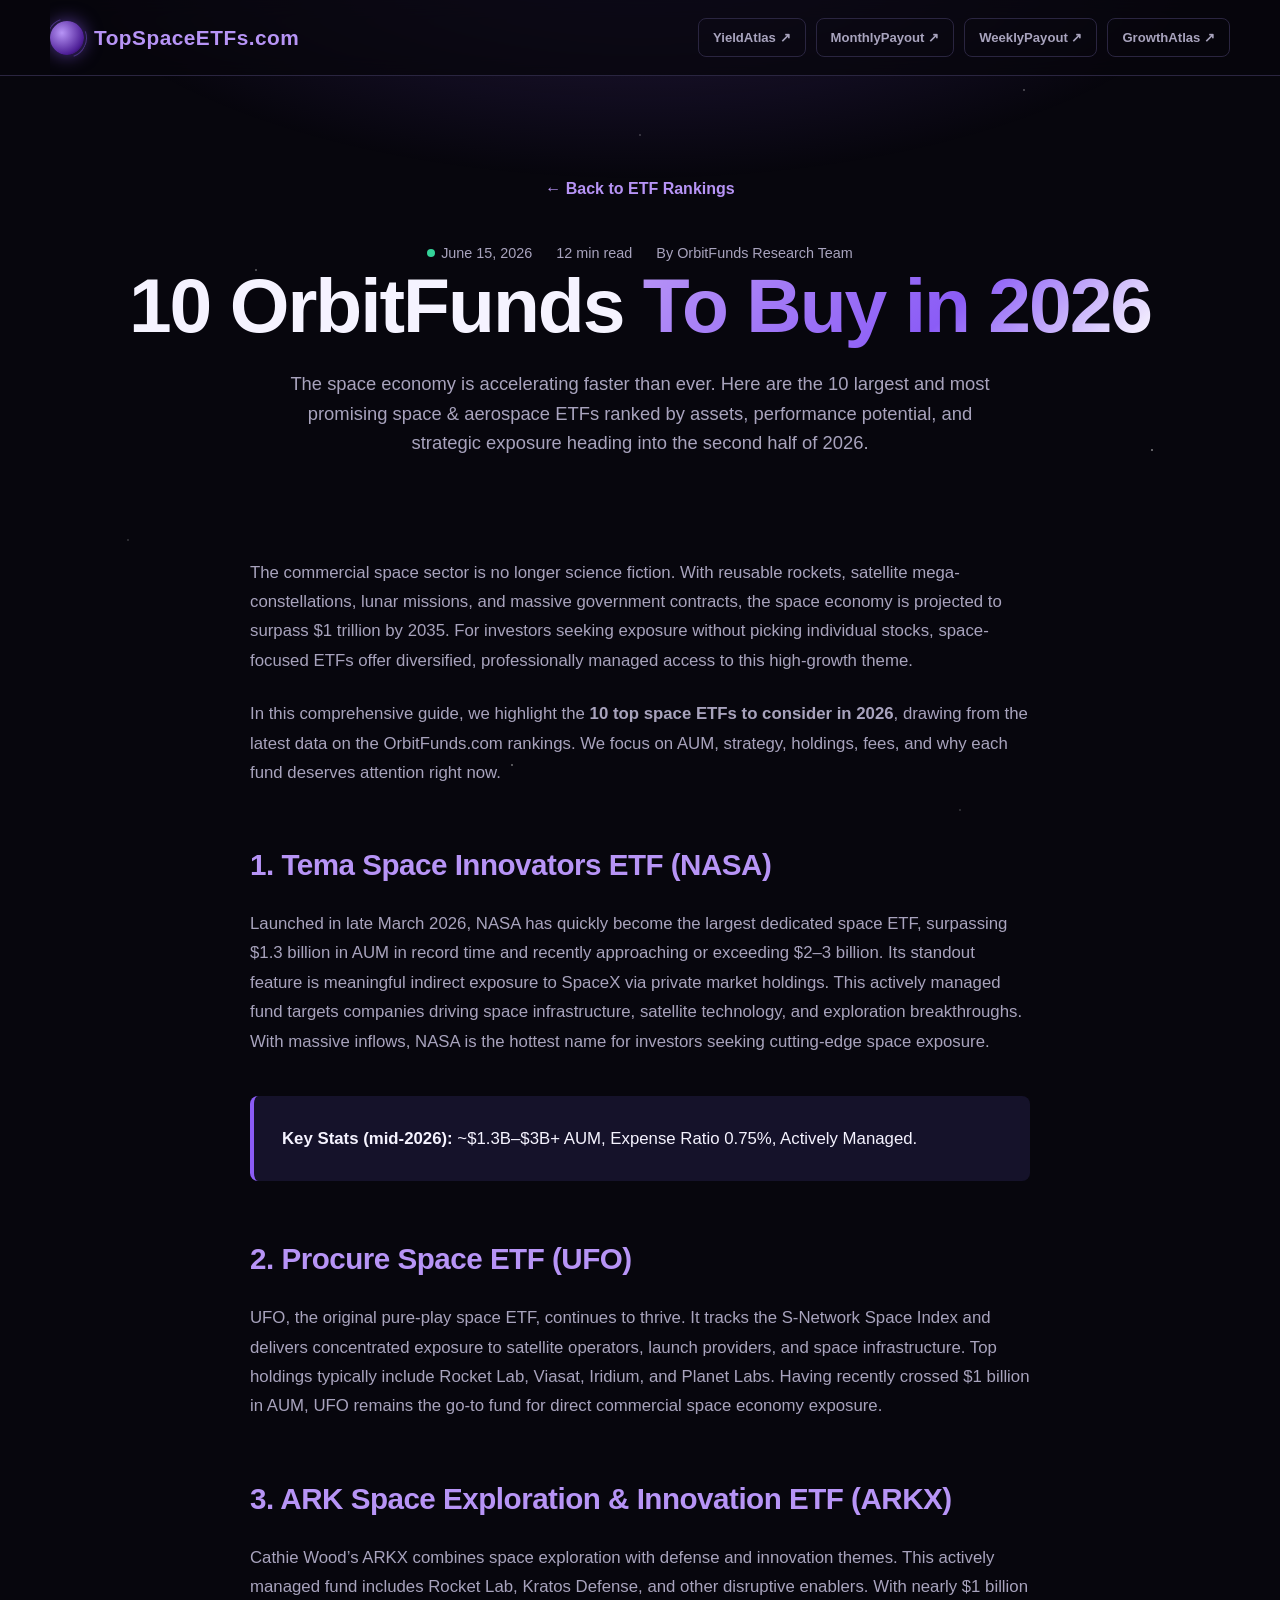
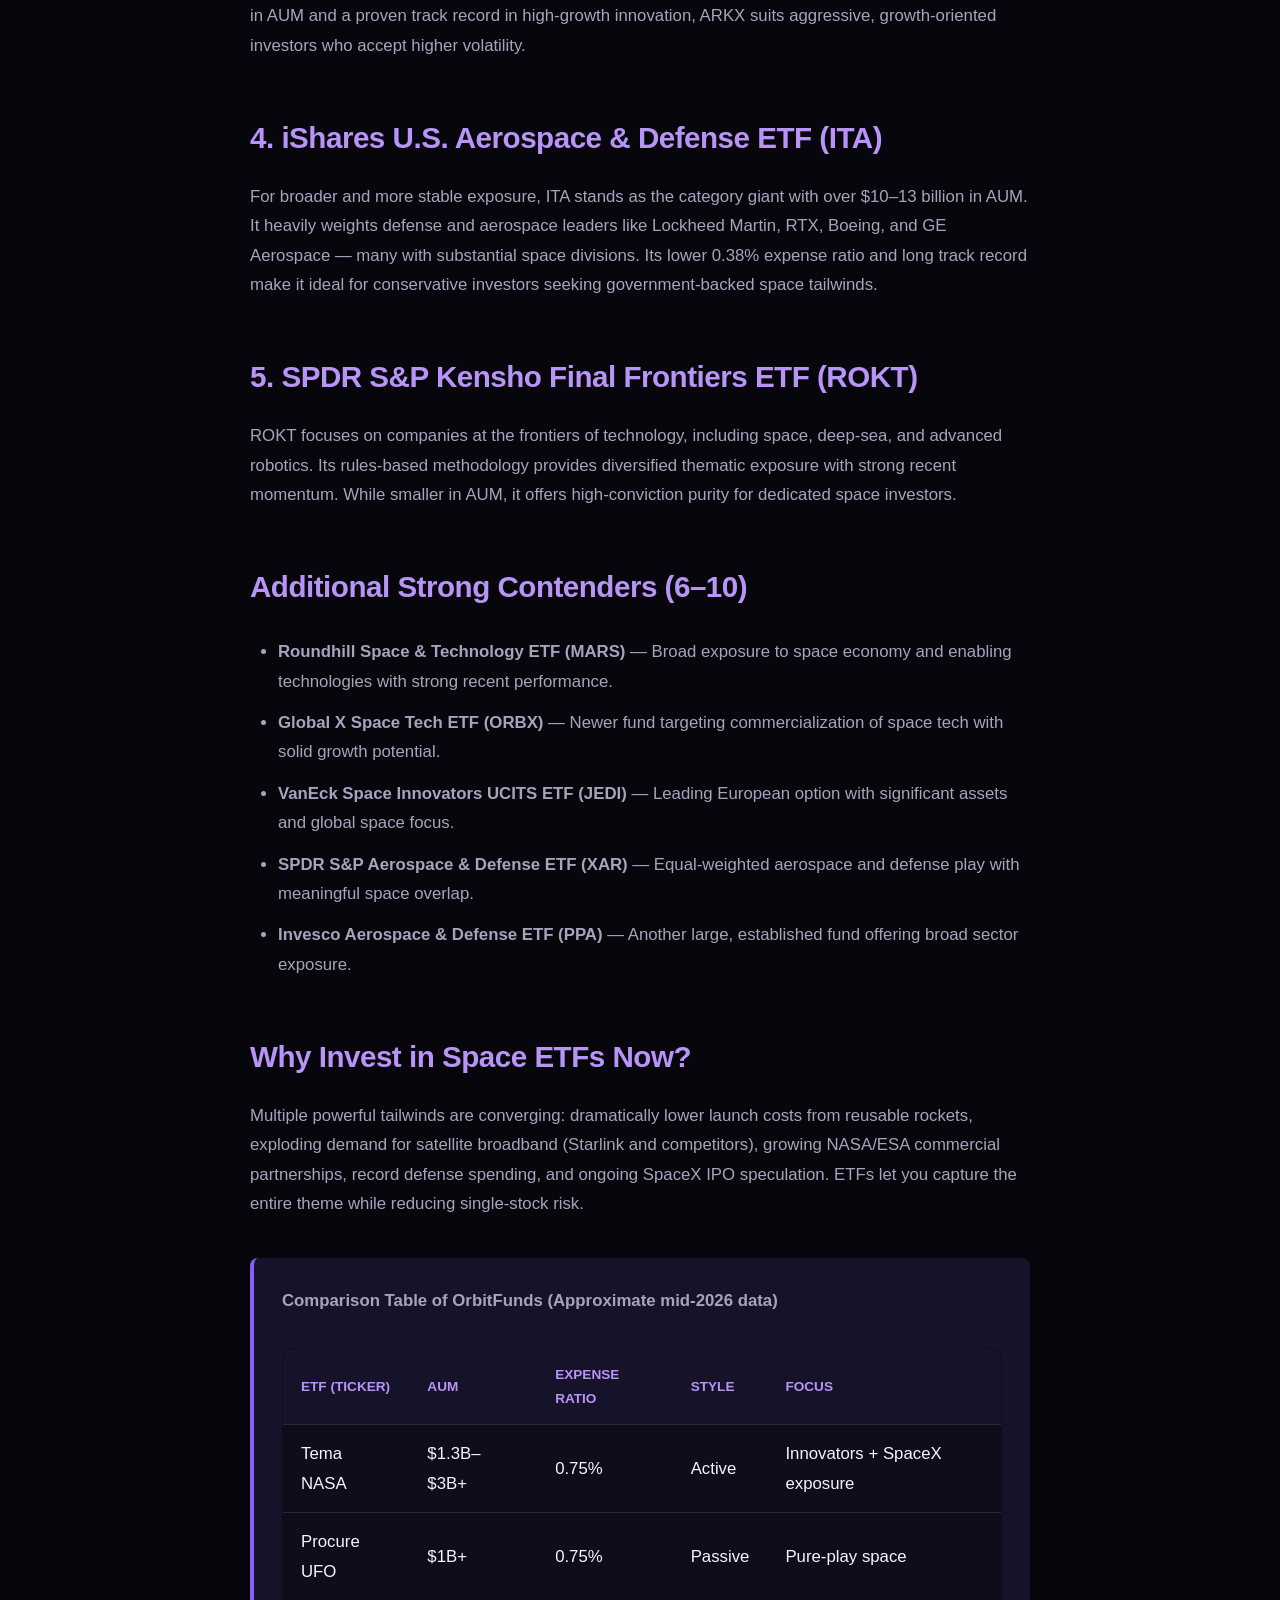
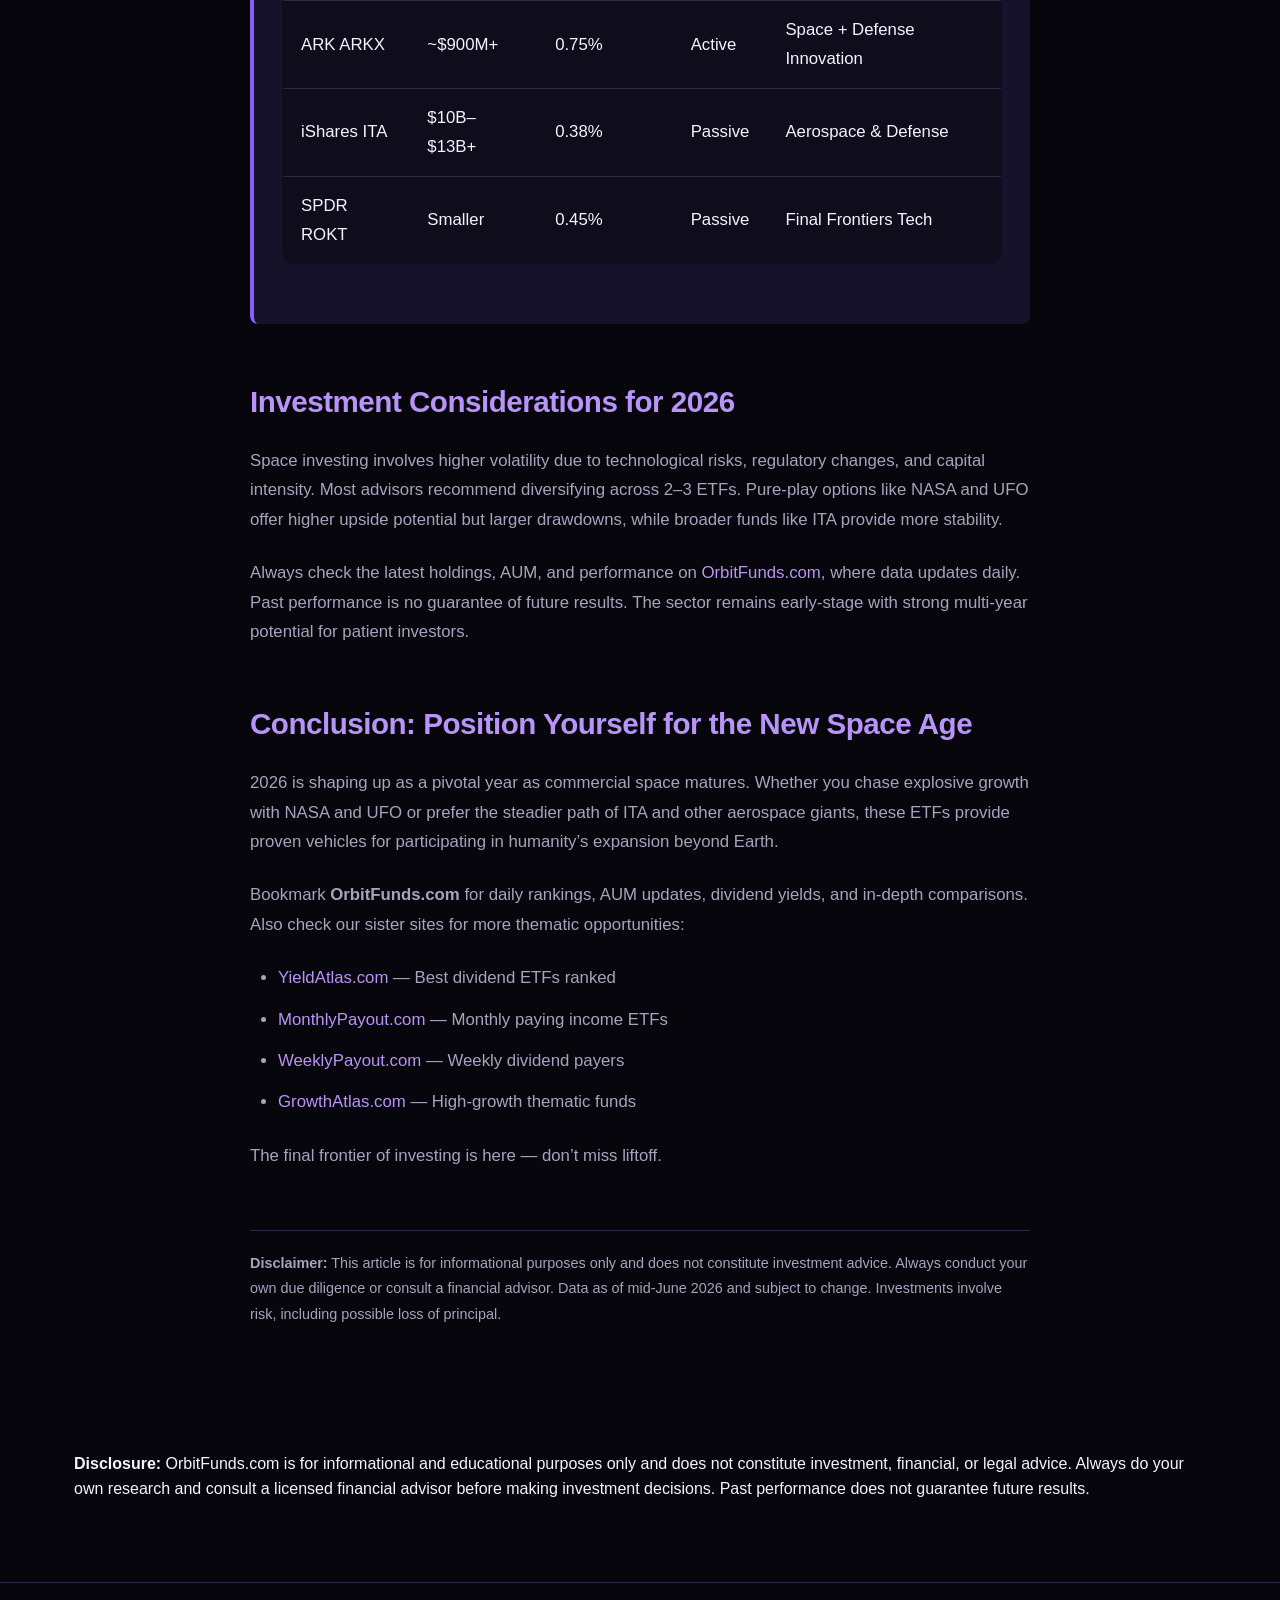
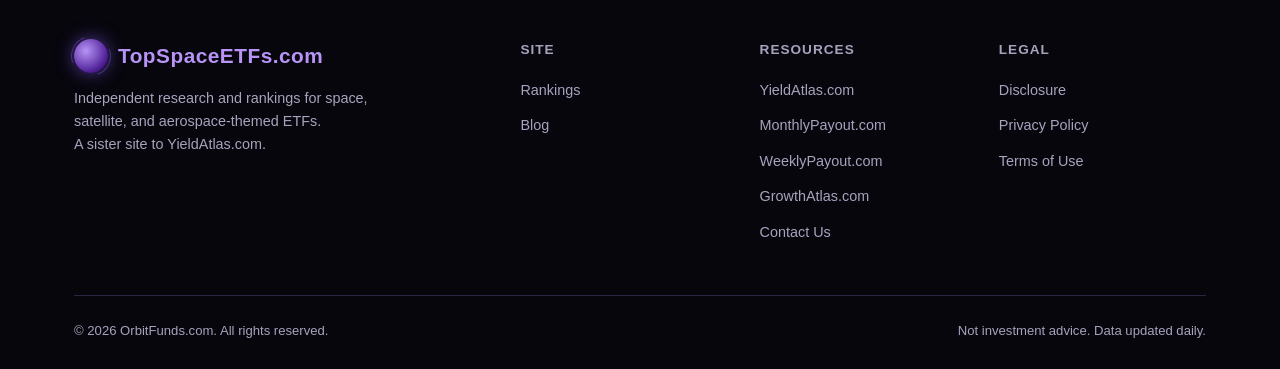
==== 10-space-etfs-to-buy.html @ 835e068c "Wire live competitor Sheets CSV and github.io Pages paths. Use published Google Sheets CSV URLs for " ====
<!DOCTYPE html>
<html lang="en">
<head>
    <!-- Google tag (gtag.js) -->
<script async src="https://www.googletagmanager.com/gtag/js?id=G-REPLACE_ME"></script>
<script>
  window.dataLayer = window.dataLayer || [];
  function gtag(){dataLayer.push(arguments);}
  gtag('js', new Date());

  gtag('config', 'G-REPLACE_ME');
</script>
    <meta name="google-site-verification" content="wk-lxF_14-QmcEqwK7PtgIu4-uFyO4EK4EtElCuVtpg" />
    <meta charset="UTF-8">
    <meta name="viewport" content="width=device-width, initial-scale=1.0">
    <title>10 OrbitFunds To Buy in 2026 | OrbitFunds.com</title>

    <!-- ═══════════════════════════════════════════════════
         SEO & SOCIAL META TAGS
    ════════════════════════════════════════════════════ -->
    <!-- Primary SEO -->
    <meta name="description" content="Discover the 10 best space and aerospace ETFs for 2026. We rank the largest funds by AUM including NASA, UFO, ARKX, ITA and more with latest data, holdings, performance insights and expert analysis.">
    <meta name="robots" content="index, follow">
    <link rel="canonical" href="https://marvinsmx.github.io/orbit-funds/10-space-etfs-to-buy.html">

    <!-- Open Graph -->
    <meta property="og:type"        content="article">
    <meta property="og:url"         content="https://marvinsmx.github.io/orbit-funds/10-space-etfs-to-buy.html">
    <meta property="og:title"       content="10 OrbitFunds To Buy in 2026">
    <meta property="og:description" content="The definitive guide to the biggest and best space economy ETFs heading into the second half of 2026. Compare NASA, UFO, ARKX, ITA and more.">
    <meta property="og:image"       content="space.png">
    <meta property="og:image:width"  content="1200">
    <meta property="og:image:height" content="628">
    <meta property="og:image:alt"   content="10 OrbitFunds To Buy in 2026">
    <meta property="og:site_name"   content="OrbitFunds.com">

    <!-- Twitter / X Card -->
    <meta name="twitter:card"        content="summary_large_image">
    <meta name="twitter:url"         content="https://marvinsmx.github.io/orbit-funds/10-space-etfs-to-buy.html">
    <meta name="twitter:title"       content="10 OrbitFunds To Buy in 2026">
    <meta name="twitter:description" content="The definitive guide to the biggest and best space economy ETFs heading into the second half of 2026. Compare NASA, UFO, ARKX, ITA and more.">
    <meta name="twitter:image"       content="space.png">
    <meta name="twitter:image:alt"   content="10 OrbitFunds To Buy in 2026">

    <!-- Favicons & Manifest -->
    <link rel="apple-touch-icon" sizes="180x180" href="/orbit-funds/apple-touch-icon.png">
    <link rel="icon" type="image/png" sizes="32x32" href="/orbit-funds/favicon-32x32.png">
    <link rel="icon" type="image/png" sizes="16x16" href="/orbit-funds/favicon-16x16.png">
    <link rel="icon" type="image/x-icon" href="/orbit-funds/favicon.ico">
    <link rel="manifest" href="/orbit-funds/site.webmanifest">
    <meta name="theme-color" content="#4c1d95">

    <style>
        :root{
            --bg: #07060d;
            --bg-panel: #0f0d1c;
            --bg-panel-2: #15122a;
            --purple: #8b5cf6;
            --purple-bright: #b794f6;
            --purple-deep: #4c1d95;
            --white: #f5f3ff;
            --grey: #a8a3bd;
            --line: #2a2540;
            --green: #34d399;
            --red: #f87171;
        }

  *{margin:0;padding:0;box-sizing:border-box;}
  html{scroll-behavior:smooth;}
  body{
    font-family: 'Inter', -apple-system, BlinkMacSystemFont, 'Segoe UI', sans-serif;
    background: var(--bg);
    color: var(--white);
    line-height: 1.6;
    overflow-x:hidden;
  }

  .stars{
    position:fixed; inset:0; z-index:-2;
    background:
      radial-gradient(1px 1px at 20% 30%, rgba(255,255,255,.9), transparent),
      radial-gradient(1px 1px at 60% 70%, rgba(255,255,255,.7), transparent),
      radial-gradient(1px 1px at 80% 10%, rgba(255,255,255,.8), transparent),
      radial-gradient(1.5px 1.5px at 40% 85%, rgba(255,255,255,.6), transparent),
      radial-gradient(1px 1px at 10% 60%, rgba(255,255,255,.5), transparent),
      radial-gradient(1.5px 1.5px at 90% 50%, rgba(255,255,255,.7), transparent),
      radial-gradient(1px 1px at 50% 15%, rgba(255,255,255,.6), transparent),
      radial-gradient(1px 1px at 75% 90%, rgba(255,255,255,.5), transparent);
    background-size:100% 100%; background-repeat:repeat;
  }
  .stars::after{
    content:""; position:absolute; inset:0;
    background: radial-gradient(ellipse 80% 50% at 50% -10%, rgba(139,92,246,0.25), transparent 60%);
  }

  a{color:inherit; text-decoration:none;}
  .wrap{max-width:1180px; margin:0 auto; padding:0 24px;}

  /* HEADER */
  header{
    position:sticky; top:0; z-index:50;
    background: rgba(7,6,13,0.75);
    backdrop-filter: blur(10px);
    border-bottom:1px solid var(--line);
  }
  .nav{
    display:flex; align-items:center; justify-content:space-between;
    padding:18px 0; position:relative; overflow:hidden;
  }
  .logo{display:flex; align-items:center; font-weight:800; font-size:1.3rem; letter-spacing:0.5px;}
  .logo .logo-mark{margin-right:10px;}
  .logo-mark{
    width:34px; height:34px; border-radius:50%;
    background: radial-gradient(circle at 35% 35%, var(--purple-bright), var(--purple-deep) 70%, #000 100%);
    box-shadow: 0 0 18px rgba(139,92,246,.6);
    position:relative; flex-shrink:0;
  }
  .logo-mark::after{
    content:""; position:absolute; top:-3px; left:-3px; right:-3px; bottom:-3px;
    border:1px solid rgba(139,92,246,.4); border-radius:50%;
    transform:rotate(25deg); border-top-color:transparent; border-bottom-color:transparent;
  }
  .logo span{color:var(--purple-bright);}
  nav ul{display:flex; gap:32px; list-style:none;}
  nav ul li a{font-size:0.95rem; font-weight:500; color:var(--grey); transition:color .2s;}
  nav ul li a:hover{color:var(--white);}
  .nav-cta{display:flex; align-items:center; gap:10px; flex-wrap:wrap; justify-content:flex-end;}
  .nav-cta .btn{padding:8px 14px; font-size:0.82rem;}
  .btn{
    display:inline-block; padding:10px 22px; border-radius:8px;
    font-weight:600; font-size:0.9rem; transition:all .2s; border:1px solid transparent;
  }
  .btn-primary{
    background: linear-gradient(135deg, var(--purple) 0%, var(--purple-deep) 100%);
    color:#fff; box-shadow: 0 4px 20px rgba(139,92,246,.35);
  }
  .btn-primary:hover{transform:translateY(-2px); box-shadow: 0 6px 24px rgba(139,92,246,.5);}
  .btn-ghost{border-color:var(--line); color:var(--grey);}
  .btn-ghost:hover{border-color:var(--purple); color:var(--white);}

  .shooting-star{
    position:absolute; top:50%; left:0;
    width:3px; height:3px; border-radius:50%;
    background:#fff;
    box-shadow: 0 0 6px 1px rgba(255,255,255,.9), 0 0 14px 3px rgba(139,92,246,.7);
    opacity:0; pointer-events:none;
  }
  .shooting-star::before{
    content:""; position:absolute; top:50%; right:100%;
    width:90px; height:1px; transform:translateY(-50%);
    background: linear-gradient(to left, rgba(255,255,255,.9), rgba(139,92,246,.5), transparent);
  }
  @keyframes shoot-star{
    0%{opacity:0; transform:translate(0,-50%) scale(0.6);}
    5%{opacity:1; transform:translate(0,-50%) scale(1);}
    85%{opacity:1;}
    100%{opacity:0; transform:translate(var(--shoot-dist,600px),-50%) scale(0.6);}
  }
  .shooting-star{animation:shoot-star 5s linear infinite;}

  /* HERO */
  .hero{padding:100px 0 60px; text-align:center; position:relative;}
  .hero h1{
    font-size:clamp(2.6rem, 7vw, 4.8rem); font-weight:800;
    letter-spacing:-2px; line-height:1.05; margin-bottom:24px;
  }
  .hero h1 .grad{
    background:linear-gradient(135deg, var(--purple-bright), var(--purple) 60%, #fff);
    -webkit-background-clip:text; background-clip:text; color:transparent;
  }
  .hero p.sub{max-width:720px; margin:0 auto 40px; color:var(--grey); font-size:1.15rem;}
  .meta-bar{
    display:flex; align-items:center; justify-content:center; gap:24px;
    font-size:0.9rem; color:var(--grey); flex-wrap:wrap;
  }
  .meta-bar span{display:flex; align-items:center; gap:6px;}

  /* ARTICLE */
  .article-wrap{
    max-width:820px; margin:0 auto; padding:0 20px;
  }
  .article-content{
    font-size:1.05rem; line-height:1.75;
  }
  .article-content h2{
    font-size:1.85rem; margin:52px 0 18px; color:var(--purple-bright); letter-spacing:-0.5px;
  }
  .article-content h3{
    font-size:1.35rem; margin:38px 0 14px; color:var(--white);
  }
  .article-content p{
    margin-bottom:24px; color:var(--grey);
  }
  .article-content ul{
    margin:24px 0; padding-left:28px;
  }
  .article-content li{
    margin-bottom:12px; color:var(--grey);
  }
  .highlight-box{
    background:var(--bg-panel-2); border-left:4px solid var(--purple);
    padding:28px; margin:40px 0; border-radius:8px;
  }
  .etf-table{
    width:100%; border-collapse:collapse; margin:32px 0;
    background:var(--bg-panel); border:1px solid var(--line); border-radius:12px; overflow:hidden;
  }
  .etf-table th, .etf-table td{
    padding:14px 18px; text-align:left; border-bottom:1px solid var(--line);
  }
  .etf-table th{
    background:var(--bg-panel-2); color:var(--purple-bright); font-size:0.85rem; text-transform:uppercase;
  }
  .etf-table tr:last-child td{border-bottom:none;}

  /* Back to rankings */
  .back-link{
    display:inline-flex; align-items:center; gap:8px;
    color:var(--purple-bright); font-weight:600; margin-bottom:40px;
  }

  /* FOOTER */
  footer{border-top:1px solid var(--line); padding:56px 0 28px; margin-top:80px;}
  .footer-grid{display:grid; grid-template-columns:2fr 1fr 1fr 1fr; gap:32px; margin-bottom:40px;}
  .footer-grid h4{font-size:0.85rem; text-transform:uppercase; letter-spacing:1px; color:var(--grey); margin-bottom:16px;}
  .footer-grid ul{list-style:none;}
  .footer-grid ul li{margin-bottom:10px;}
  .footer-grid ul li a{color:var(--grey); font-size:0.9rem; transition:color .2s;}
  .footer-grid ul li a:hover{color:var(--purple-bright);}
  .footer-brand p{color:var(--grey); font-size:0.9rem; max-width:320px; margin-top:14px;}
  .footer-bottom{
    border-top:1px solid var(--line); padding-top:24px;
    display:flex; justify-content:space-between; align-items:center; flex-wrap:wrap; gap:12px;
    font-size:0.82rem; color:var(--grey);
  }
  @media(max-width:880px){.footer-grid{grid-template-columns:1fr 1fr;}}
  @media(max-width:560px){.footer-grid{grid-template-columns:1fr;}}
</style>
</head>
<body>
<div class="stars"></div>

<header>
  <div class="wrap nav">
    <a href="https://marvinsmx.github.io/orbit-funds/" class="logo"><span class="logo-mark"></span><span class="logo-text">Top<span>Space</span>ETFs.com</span></a>
    <div class="shooting-star" id="shootingStar"></div>
    <div class="nav-cta">
      <a href="https://marvinsmx.github.io/yield-atlas/" class="btn btn-ghost">YieldAtlas ↗</a>
      <a href="https://marvinsmx.github.io/monthly-payout/" class="btn btn-ghost">MonthlyPayout ↗</a>
      <a href="https://marvinsmx.github.io/weekly-payout/" class="btn btn-ghost">WeeklyPayout ↗</a>
      <a href="https://marvinsmx.github.io/growth-atlas/" class="btn btn-ghost">GrowthAtlas ↗</a>
    </div>
  </div>
</header>

<!-- HERO -->
<section class="hero wrap">
  <a href="https://marvinsmx.github.io/orbit-funds/" class="back-link">← Back to ETF Rankings</a>
  <div class="meta-bar">
    <span><span class="dot" style="background:var(--green);width:8px;height:8px;display:inline-block;border-radius:50%;"></span> June 15, 2026</span>
    <span>12 min read</span>
    <span>By OrbitFunds Research Team</span>
  </div>
  <h1>10 OrbitFunds <span class="grad">To Buy in 2026</span></h1>
  <p class="sub">The space economy is accelerating faster than ever. Here are the 10 largest and most promising space & aerospace ETFs ranked by assets, performance potential, and strategic exposure heading into the second half of 2026.</p>
</section>

<!-- ARTICLE -->
<section class="wrap" style="padding-bottom:100px;">
  <div class="article-wrap">
    <div class="article-content">

      <p>The commercial space sector is no longer science fiction. With reusable rockets, satellite mega-constellations, lunar missions, and massive government contracts, the space economy is projected to surpass $1 trillion by 2035. For investors seeking exposure without picking individual stocks, space-focused ETFs offer diversified, professionally managed access to this high-growth theme.</p>

      <p>In this comprehensive guide, we highlight the <strong>10 top space ETFs to consider in 2026</strong>, drawing from the latest data on the OrbitFunds.com rankings. We focus on AUM, strategy, holdings, fees, and why each fund deserves attention right now.</p>

      <h2>1. Tema Space Innovators ETF (NASA)</h2>
      <p>Launched in late March 2026, NASA has quickly become the largest dedicated space ETF, surpassing $1.3 billion in AUM in record time and recently approaching or exceeding $2–3 billion. Its standout feature is meaningful indirect exposure to SpaceX via private market holdings. This actively managed fund targets companies driving space infrastructure, satellite technology, and exploration breakthroughs. With massive inflows, NASA is the hottest name for investors seeking cutting-edge space exposure.</p>

      <div class="highlight-box">
        <strong>Key Stats (mid-2026):</strong> ~$1.3B–$3B+ AUM, Expense Ratio 0.75%, Actively Managed.
      </div>

      <h2>2. Procure Space ETF (UFO)</h2>
      <p>UFO, the original pure-play space ETF, continues to thrive. It tracks the S-Network Space Index and delivers concentrated exposure to satellite operators, launch providers, and space infrastructure. Top holdings typically include Rocket Lab, Viasat, Iridium, and Planet Labs. Having recently crossed $1 billion in AUM, UFO remains the go-to fund for direct commercial space economy exposure.</p>

      <h2>3. ARK Space Exploration & Innovation ETF (ARKX)</h2>
      <p>Cathie Wood’s ARKX combines space exploration with defense and innovation themes. This actively managed fund includes Rocket Lab, Kratos Defense, and other disruptive enablers. With nearly $1 billion in AUM and a proven track record in high-growth innovation, ARKX suits aggressive, growth-oriented investors who accept higher volatility.</p>

      <h2>4. iShares U.S. Aerospace & Defense ETF (ITA)</h2>
      <p>For broader and more stable exposure, ITA stands as the category giant with over $10–13 billion in AUM. It heavily weights defense and aerospace leaders like Lockheed Martin, RTX, Boeing, and GE Aerospace — many with substantial space divisions. Its lower 0.38% expense ratio and long track record make it ideal for conservative investors seeking government-backed space tailwinds.</p>

      <h2>5. SPDR S&P Kensho Final Frontiers ETF (ROKT)</h2>
      <p>ROKT focuses on companies at the frontiers of technology, including space, deep-sea, and advanced robotics. Its rules-based methodology provides diversified thematic exposure with strong recent momentum. While smaller in AUM, it offers high-conviction purity for dedicated space investors.</p>

      <h2>Additional Strong Contenders (6–10)</h2>
      <ul>
        <li><strong>Roundhill Space & Technology ETF (MARS)</strong> — Broad exposure to space economy and enabling technologies with strong recent performance.</li>
        <li><strong>Global X Space Tech ETF (ORBX)</strong> — Newer fund targeting commercialization of space tech with solid growth potential.</li>
        <li><strong>VanEck Space Innovators UCITS ETF (JEDI)</strong> — Leading European option with significant assets and global space focus.</li>
        <li><strong>SPDR S&P Aerospace & Defense ETF (XAR)</strong> — Equal-weighted aerospace and defense play with meaningful space overlap.</li>
        <li><strong>Invesco Aerospace & Defense ETF (PPA)</strong> — Another large, established fund offering broad sector exposure.</li>
      </ul>

      <h2>Why Invest in Space ETFs Now?</h2>
      <p>Multiple powerful tailwinds are converging: dramatically lower launch costs from reusable rockets, exploding demand for satellite broadband (Starlink and competitors), growing NASA/ESA commercial partnerships, record defense spending, and ongoing SpaceX IPO speculation. ETFs let you capture the entire theme while reducing single-stock risk.</p>

      <div class="highlight-box">
        <p><strong>Comparison Table of OrbitFunds (Approximate mid-2026 data)</strong></p>
        <table class="etf-table">
          <thead>
            <tr>
              <th>ETF (Ticker)</th>
              <th>AUM</th>
              <th>Expense Ratio</th>
              <th>Style</th>
              <th>Focus</th>
            </tr>
          </thead>
          <tbody>
            <tr>
              <td>Tema NASA</td>
              <td>$1.3B–$3B+</td>
              <td>0.75%</td>
              <td>Active</td>
              <td>Innovators + SpaceX exposure</td>
            </tr>
            <tr>
              <td>Procure UFO</td>
              <td>$1B+</td>
              <td>0.75%</td>
              <td>Passive</td>
              <td>Pure-play space</td>
            </tr>
            <tr>
              <td>ARK ARKX</td>
              <td>~$900M+</td>
              <td>0.75%</td>
              <td>Active</td>
              <td>Space + Defense Innovation</td>
            </tr>
            <tr>
              <td>iShares ITA</td>
              <td>$10B–$13B+</td>
              <td>0.38%</td>
              <td>Passive</td>
              <td>Aerospace & Defense</td>
            </tr>
            <tr>
              <td>SPDR ROKT</td>
              <td>Smaller</td>
              <td>0.45%</td>
              <td>Passive</td>
              <td>Final Frontiers Tech</td>
            </tr>
          </tbody>
        </table>
      </div>

      <h2>Investment Considerations for 2026</h2>
      <p>Space investing involves higher volatility due to technological risks, regulatory changes, and capital intensity. Most advisors recommend diversifying across 2–3 ETFs. Pure-play options like NASA and UFO offer higher upside potential but larger drawdowns, while broader funds like ITA provide more stability.</p>

      <p>Always check the latest holdings, AUM, and performance on <a href="https://marvinsmx.github.io/orbit-funds/" style="color:var(--purple-bright);">OrbitFunds.com</a>, where data updates daily. Past performance is no guarantee of future results. The sector remains early-stage with strong multi-year potential for patient investors.</p>

      <h2>Conclusion: Position Yourself for the New Space Age</h2>
      <p>2026 is shaping up as a pivotal year as commercial space matures. Whether you chase explosive growth with NASA and UFO or prefer the steadier path of ITA and other aerospace giants, these ETFs provide proven vehicles for participating in humanity’s expansion beyond Earth.</p>

      <p>Bookmark <strong>OrbitFunds.com</strong> for daily rankings, AUM updates, dividend yields, and in-depth comparisons. Also check our sister sites for more thematic opportunities:</p>
      <ul>
        <li><a href="https://marvinsmx.github.io/yield-atlas/" style="color:var(--purple-bright);">YieldAtlas.com</a> — Best dividend ETFs ranked</li>
        <li><a href="https://marvinsmx.github.io/monthly-payout/" style="color:var(--purple-bright);">MonthlyPayout.com</a> — Monthly paying income ETFs</li>
        <li><a href="https://marvinsmx.github.io/weekly-payout/" style="color:var(--purple-bright);">WeeklyPayout.com</a> — Weekly dividend payers</li>
        <li><a href="https://marvinsmx.github.io/growth-atlas/" style="color:var(--purple-bright);">GrowthAtlas.com</a> — High-growth thematic funds</li>
      </ul>

      <p>The final frontier of investing is here — don’t miss liftoff.</p>

      <p style="margin-top:60px; font-size:0.9rem; color:var(--grey); border-top:1px solid var(--line); padding-top:20px;">
        <strong>Disclaimer:</strong> This article is for informational purposes only and does not constitute investment advice. Always conduct your own due diligence or consult a financial advisor. Data as of mid-June 2026 and subject to change. Investments involve risk, including possible loss of principal.
      </p>

    </div>
  </div>
</section>

<!-- DISCLAIMER -->
<section class="wrap" style="margin-bottom:60px;">
  <div class="disclaimer">
    <strong>Disclosure:</strong> OrbitFunds.com is for informational and educational purposes only and does not constitute investment, financial, or legal advice. Always do your own research and consult a licensed financial advisor before making investment decisions. Past performance does not guarantee future results.
  </div>
</section>

<!-- FOOTER -->
<footer>
  <div class="wrap">
    <div class="footer-grid">
      <!-- Brand -->
      <div class="footer-brand">
        <a href="https://marvinsmx.github.io/orbit-funds/" class="logo">
          <span class="logo-mark"></span>
          <span class="logo-text">Top<span>Space</span>ETFs.com</span>
        </a>
        <p>Independent research and rankings for space, satellite, and aerospace-themed ETFs.<br>
           A sister site to <a href="https://marvinsmx.github.io/yield-atlas/" target="_blank" rel="noopener">YieldAtlas.com</a>.</p>
      </div>

      <!-- Site -->
      <div>
        <h4>Site</h4>
        <ul>
          <li><a href="https://marvinsmx.github.io/orbit-funds/">Rankings</a></li>
          <li><a href="https://marvinsmx.github.io/orbit-funds/blog/10-top-space-etfs-2026.html">Blog</a></li>
        </ul>
      </div>

      <!-- Resources -->
      <div>
        <h4>Resources</h4>
        <ul>
          <li><a href="https://marvinsmx.github.io/yield-atlas/" target="_blank" rel="noopener">YieldAtlas.com</a></li>
          <li><a href="https://marvinsmx.github.io/monthly-payout/" target="_blank" rel="noopener">MonthlyPayout.com</a></li>
          <li><a href="https://marvinsmx.github.io/weekly-payout/" target="_blank" rel="noopener">WeeklyPayout.com</a></li>
          <li><a href="https://marvinsmx.github.io/growth-atlas/" target="_blank" rel="noopener">GrowthAtlas.com</a></li>
          <li><a href="mailto:advertise@mrvn.me">Contact Us</a></li>
        </ul>
      </div>

      <!-- Legal -->
      <div>
        <h4>Legal</h4>
        <ul>
          <li><a href="https://marvinsmx.github.io/orbit-funds/legal.html">Disclosure</a></li>
          <li><a href="https://marvinsmx.github.io/orbit-funds/privacy-policy.html">Privacy Policy</a></li>
          <li><a href="https://marvinsmx.github.io/orbit-funds/terms-of-use.html">Terms of Use</a></li>
        </ul>
      </div>

    </div>

    <!-- Bottom Bar -->
    <div class="footer-bottom">
      <span>© 2026 OrbitFunds.com. All rights reserved.</span>
      <span>Not investment advice. Data updated daily.</span>
    </div>
  </div>
</footer>

<script>
  function setShootDistance() {
    const star = document.getElementById('shootingStar');
    const nav  = document.querySelector('header .nav');
    if (star && nav) star.style.setProperty('--shoot-dist', (nav.offsetWidth - 20) + 'px');
  }
  setShootDistance();
  window.addEventListener('resize', setShootDistance);
</script>
</body>
</html>
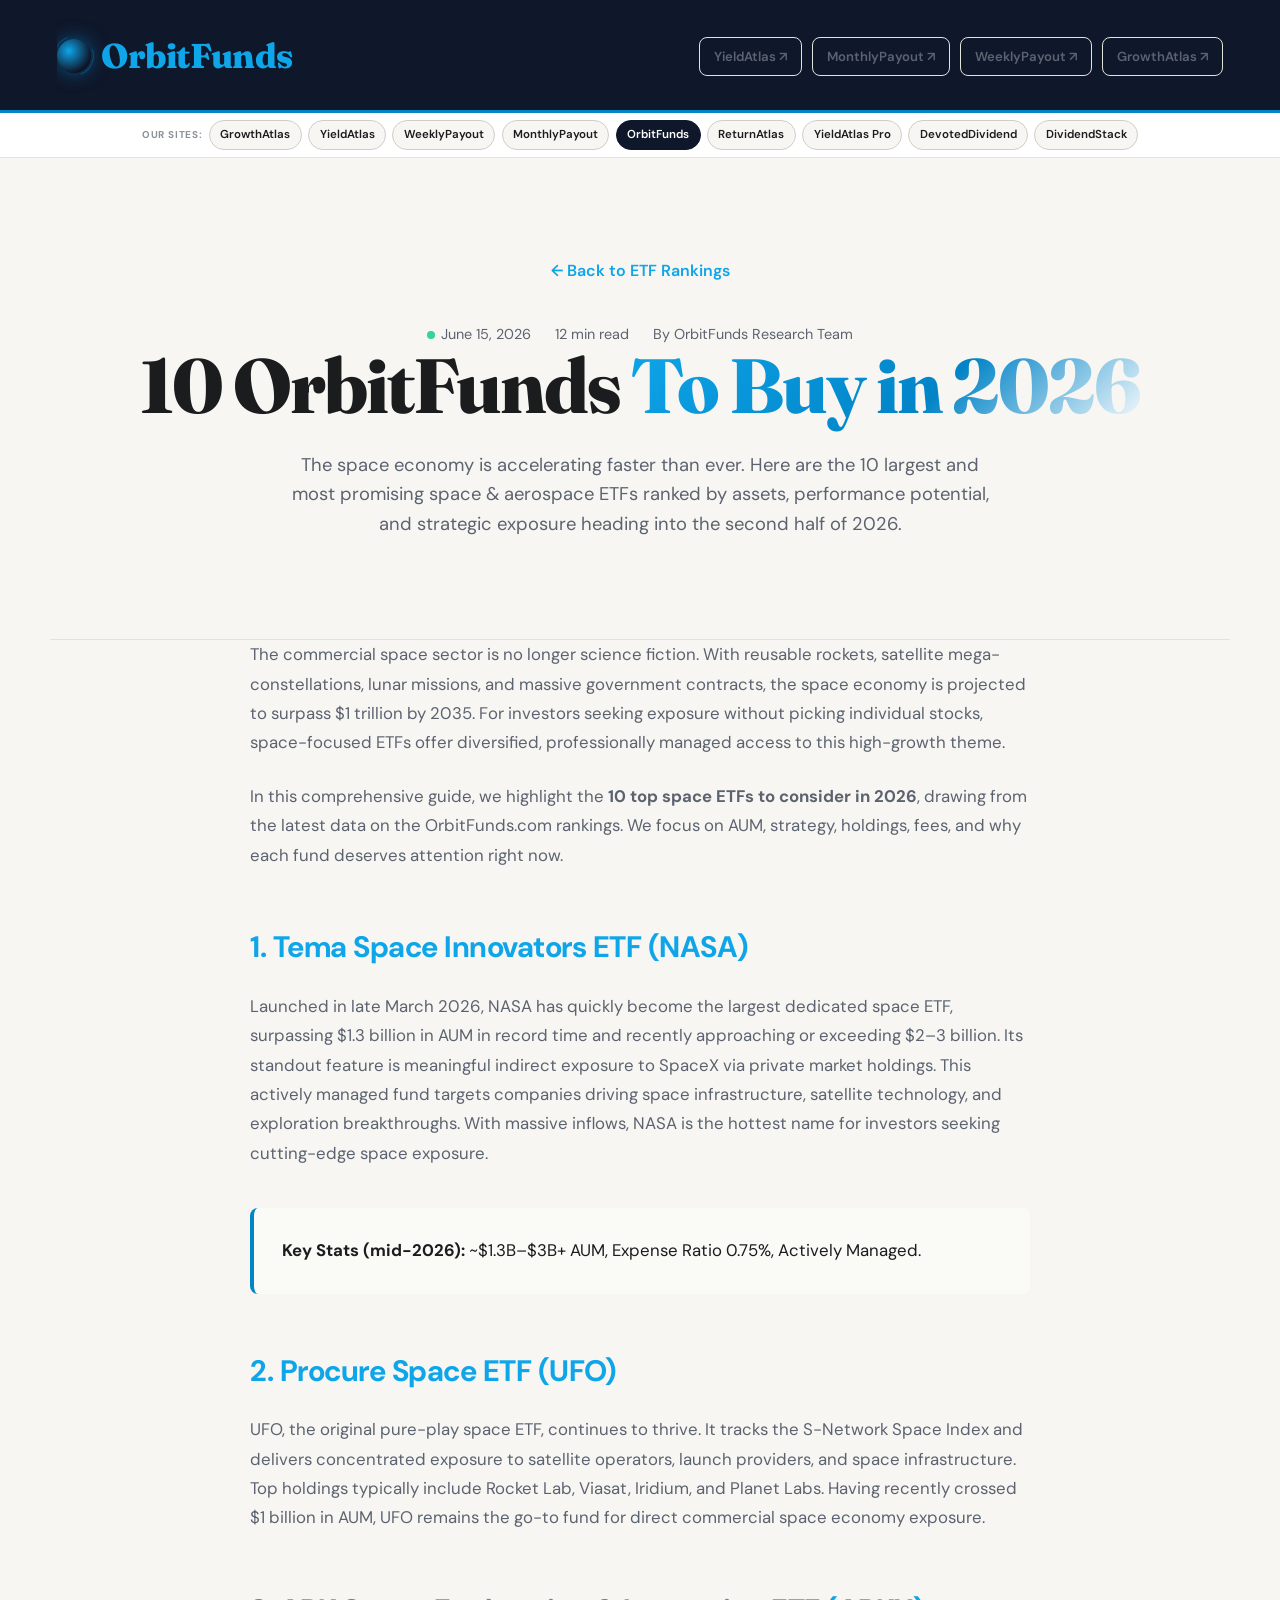
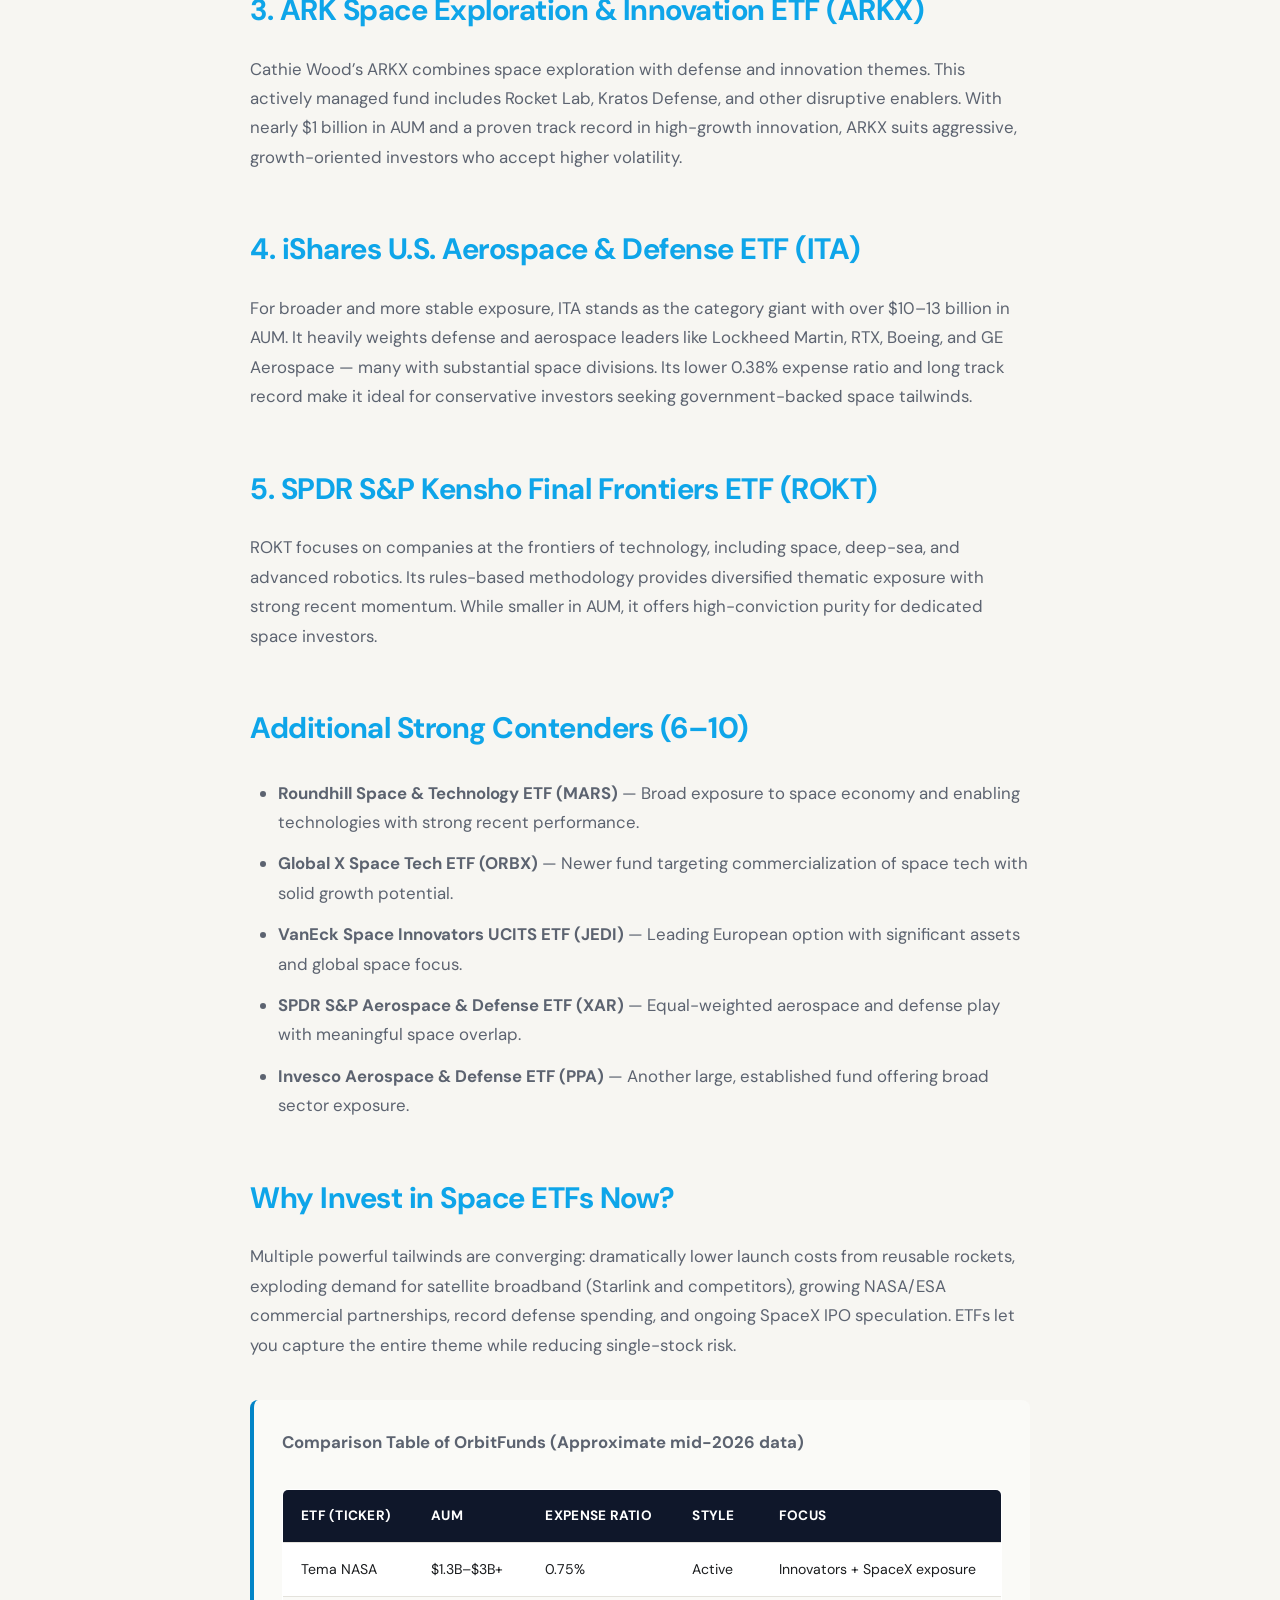
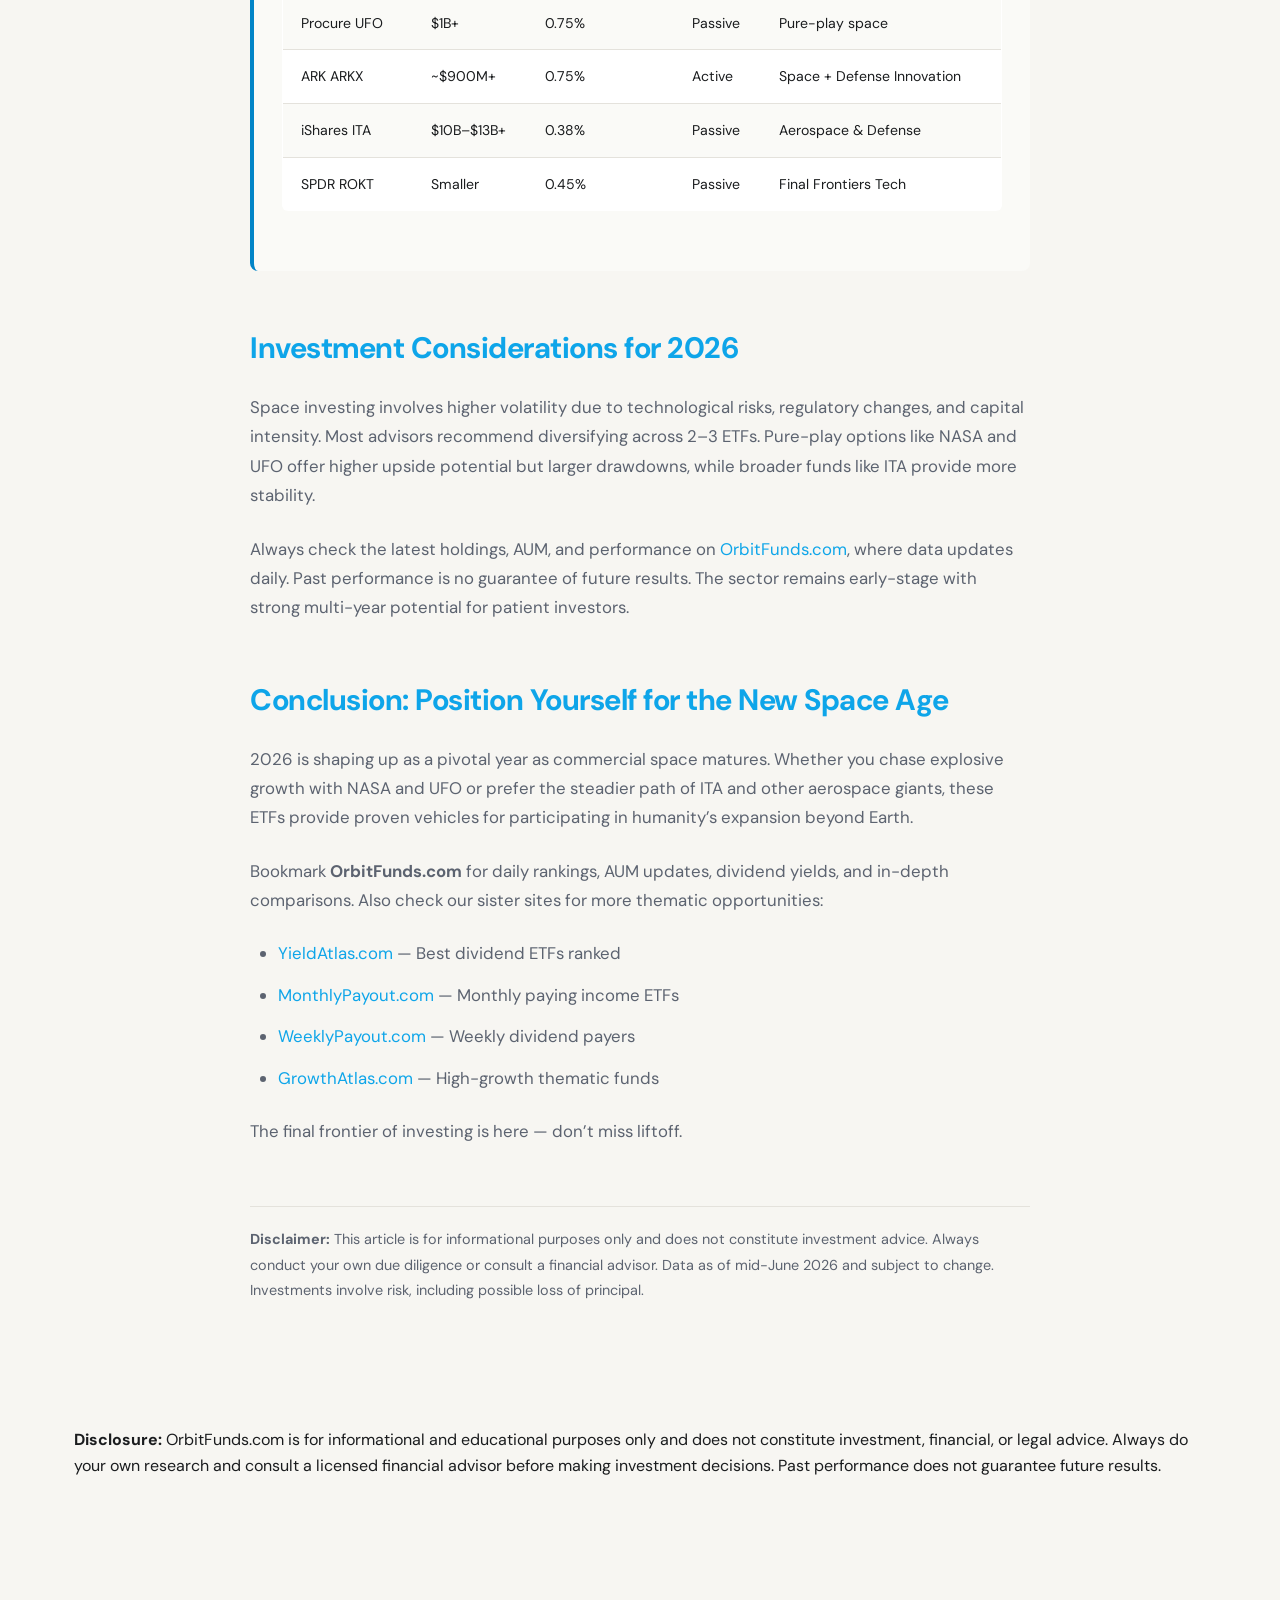
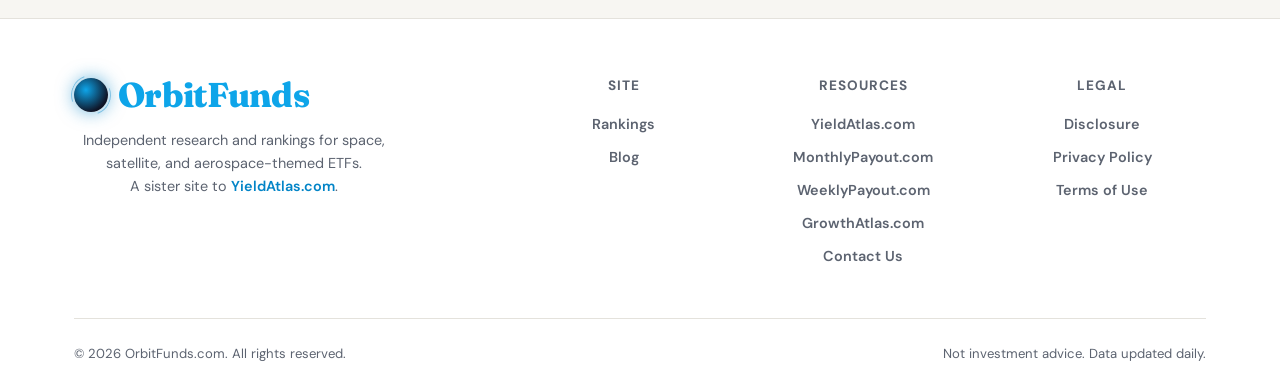
==== commit 7b5b2b55: "Apply custom mrvn ETF network design system across Pages. Shared Fraunces + DM Sans paper chrome wit" ====
--- a/10-space-etfs-to-buy.html
+++ b/10-space-etfs-to-buy.html
@@ -48,19 +48,452 @@
     <link rel="icon" type="image/png" sizes="16x16" href="/orbit-funds/favicon-16x16.png">
     <link rel="icon" type="image/x-icon" href="/orbit-funds/favicon.ico">
     <link rel="manifest" href="/orbit-funds/site.webmanifest">
-    <meta name="theme-color" content="#4c1d95">
-
+    <meta name="theme-color" content="#0284C7">
+
+    <link rel="preconnect" href="https://fonts.googleapis.com">
+<link rel="preconnect" href="https://fonts.gstatic.com" crossorigin>
+<link href="https://fonts.googleapis.com/css2?family=DM+Sans:ital,opsz,wght@0,9..40,400;0,9..40,500;0,9..40,600;0,9..40,700;0,9..40,800;1,9..40,400&family=Fraunces:opsz,wght@9..144,600;9..144,700;9..144,800&display=swap" rel="stylesheet">
     <style>
+/* mrvn ETF Network — shared design system (inline per repo for GitHub Pages) */
+:root {
+  --ink: #1A1C1E;
+  --ink-muted: #5C6370;
+  --ink-faint: #8B919A;
+  --paper: #F7F6F2;
+  --paper-2: #FFFFFF;
+  --line: #E4E2DC;
+  --line-strong: #D0CDC4;
+  --header: #0F172A;
+  --header-ink: #F8FAFC;
+  --accent: #0284C7;
+  --accent-soft: #E0F2FE;
+  --accent-hover: #0EA5E9;
+  --danger: #DC2626;
+  --pos: #059669;
+  --shell: 94%;
+  --shell-max: 1320px;
+  --radius: 6px;
+  --font-sans: "DM Sans", system-ui, sans-serif;
+  --font-display: "Fraunces", Georgia, serif;
+  /* aliases for legacy site CSS */
+  --brand: var(--header);
+  --brand-dark: #0B1220;
+  --brand-mid: #132033;
+  --brand-lite: #1E293B;
+  --gold: var(--accent);
+  --gold2: var(--accent-hover);
+  --navy: var(--header);
+  --primary: var(--accent);
+  --green: var(--accent);
+  --purple: var(--accent);
+  --purple-bright: var(--accent-hover);
+  --purple-deep: var(--header);
+  --bg: var(--paper);
+  --bg-primary: var(--paper);
+  --bg-secondary: var(--paper-2);
+  --bg-panel: var(--paper-2);
+  --bg-panel-2: #FAFAF7;
+  --text-primary: var(--ink);
+  --text-secondary: var(--ink-muted);
+  --text-muted: var(--ink-faint);
+}
+
+*, *::before, *::after { box-sizing: border-box; }
+html { scroll-behavior: smooth; }
+html, body {
+  margin: 0;
+  padding: 0;
+  width: 100%;
+  overflow-x: hidden;
+}
+body {
+  font-family: var(--font-sans);
+  background: var(--paper);
+  color: var(--ink);
+  line-height: 1.55;
+  min-height: 100vh;
+  display: flex;
+  flex-direction: column;
+  align-items: center;
+  -webkit-font-smoothing: antialiased;
+}
+a { color: var(--accent); }
+a:hover { color: var(--accent-hover); }
+
+/* Wordmark header */
+.nx-header, header.nx-header, body > header:not(.nx-skip) {
+  width: 100%;
+  background: var(--header);
+  color: var(--header-ink);
+  text-align: center;
+  padding: 1.15rem 1.25rem 1rem;
+  border-bottom: 3px solid var(--accent);
+  box-shadow: none;
+}
+.nx-logo, .logo, .logo-text {
+  font-family: var(--font-display);
+  font-weight: 800;
+  font-size: clamp(1.45rem, 4vw, 2.15rem);
+  letter-spacing: -0.02em;
+  color: var(--header-ink);
+  line-height: 1.15;
+}
+.nx-logo span, .logo span { color: var(--accent); }
+.nx-tagline, .logo-sub {
+  font-family: var(--font-sans);
+  font-size: 0.72rem;
+  font-weight: 600;
+  letter-spacing: 0.14em;
+  text-transform: uppercase;
+  color: rgba(248, 250, 252, 0.45);
+  margin-top: 0.4rem;
+}
+.logo-link { text-decoration: none; display: inline-block; }
+.header-links, .nx-nav {
+  display: flex;
+  flex-wrap: wrap;
+  gap: 0.5rem;
+  justify-content: center;
+  margin-top: 0.9rem;
+}
+.header-link, .nx-nav a, .btn-ghost {
+  display: inline-flex;
+  align-items: center;
+  gap: 0.35rem;
+  padding: 0.45rem 0.9rem;
+  border: 1.5px solid rgba(255,255,255,0.22);
+  border-radius: var(--radius);
+  color: var(--header-ink);
+  background: transparent;
+  font-family: var(--font-sans);
+  font-size: 0.8rem;
+  font-weight: 700;
+  text-decoration: none;
+  transition: background .15s, border-color .15s, color .15s;
+}
+.header-link:hover, .nx-nav a:hover, .btn-ghost:hover {
+  background: var(--accent);
+  border-color: var(--accent);
+  color: #fff;
+}
+
+/* Network bar */
+.site-network-bar {
+  width: 100%;
+  background: var(--paper-2);
+  border-bottom: 1px solid var(--line);
+  padding: 0.45rem 0;
+}
+.site-network-track {
+  width: var(--shell);
+  max-width: var(--shell-max);
+  margin: 0 auto;
+  padding: 0 0.25rem;
+  display: flex;
+  align-items: center;
+  gap: 0.4rem;
+  overflow-x: auto;
+  white-space: nowrap;
+  scrollbar-width: none;
+}
+.site-network-track::-webkit-scrollbar { display: none; }
+.site-network-label {
+  font-size: 0.62rem;
+  font-weight: 700;
+  letter-spacing: 0.08em;
+  text-transform: uppercase;
+  color: var(--ink-faint);
+  flex-shrink: 0;
+}
+.site-pill {
+  display: inline-flex;
+  align-items: center;
+  padding: 0.28rem 0.65rem;
+  border-radius: 999px;
+  border: 1px solid var(--line-strong);
+  background: var(--paper);
+  color: var(--ink);
+  font-family: var(--font-sans);
+  font-size: 0.72rem;
+  font-weight: 600;
+  text-decoration: none;
+  flex-shrink: 0;
+  transition: background .15s, color .15s, border-color .15s;
+}
+.site-pill:hover {
+  border-color: var(--accent);
+  color: var(--accent);
+  background: var(--accent-soft);
+}
+.site-pill.current {
+  background: var(--header);
+  border-color: var(--header);
+  color: #fff;
+  cursor: default;
+}
+@media (min-width: 1100px) {
+  .site-network-track { justify-content: center; }
+}
+
+/* Hero */
+.nx-hero, .hero, .main-h1 {
+  width: 100%;
+  background: var(--paper);
+  text-align: center;
+  padding: 2.25rem 1.25rem 1.75rem;
+  border-bottom: 1px solid var(--line);
+}
+.nx-hero h1, .hero h1, .main-h1 h1 {
+  font-family: var(--font-display);
+  font-weight: 750;
+  font-size: clamp(1.45rem, 3.6vw, 2.35rem);
+  color: var(--ink);
+  margin: 0 0 0.65rem;
+  letter-spacing: -0.02em;
+  line-height: 1.2;
+}
+.nx-hero h1 span, .hero h1 span { color: var(--accent); }
+.nx-support, .hero-desc, .intro-text {
+  max-width: 42rem;
+  margin: 0 auto 1.25rem;
+  color: var(--ink-muted);
+  font-size: 0.98rem;
+  line-height: 1.7;
+}
+.hero-stats {
+  display: inline-flex;
+  border: 1px solid var(--line);
+  border-radius: var(--radius);
+  overflow: hidden;
+  background: var(--paper-2);
+}
+.hero-stat {
+  padding: 0.85rem 1.5rem;
+  border-right: 1px solid var(--line);
+}
+.hero-stat:last-child { border-right: none; }
+.hero-stat-val {
+  font-family: var(--font-display);
+  font-size: 1.45rem;
+  font-weight: 700;
+  color: var(--accent);
+  line-height: 1;
+}
+.hero-stat-lbl {
+  font-size: 0.68rem;
+  font-weight: 700;
+  letter-spacing: 0.08em;
+  text-transform: uppercase;
+  color: var(--ink-faint);
+  margin-top: 0.35rem;
+}
+@media (max-width: 700px) {
+  .hero-stats { flex-direction: column; width: min(100%, 220px); }
+  .hero-stat { border-right: none; border-bottom: 1px solid var(--line); }
+  .hero-stat:last-child { border-bottom: none; }
+}
+
+/* Content shell */
+.nx-shell, .content, .container, .wrap {
+  width: var(--shell);
+  max-width: var(--shell-max);
+  margin-left: auto;
+  margin-right: auto;
+}
+.section-head {
+  text-align: center;
+  margin: 1.75rem 0 1rem;
+}
+.section-head h2 {
+  font-family: var(--font-display);
+  font-size: 1.35rem;
+  margin: 0 0 0.35rem;
+  color: var(--ink);
+}
+.section-head p { color: var(--ink-muted); margin: 0; font-size: 0.9rem; }
+.gold-rule, .nx-rule {
+  width: 48px;
+  height: 3px;
+  background: var(--accent);
+  margin: 0.85rem auto 0;
+  border: none;
+}
+
+/* Filters */
+#filters, .filters {
+  display: flex;
+  flex-wrap: wrap;
+  gap: 0.55rem;
+  justify-content: center;
+  margin: 0.75rem auto 1rem;
+  width: 100%;
+}
+#filters input, #filters select, #searchInput, #searchFilter, #etfSearch,
+input[type="text"], select {
+  font-family: var(--font-sans);
+  border: 1px solid var(--line-strong);
+  border-radius: var(--radius);
+  padding: 0.55rem 0.75rem;
+  background: var(--paper-2);
+  color: var(--ink);
+}
+#filters input:focus, #searchInput:focus, #searchFilter:focus, #etfSearch:focus {
+  outline: 2px solid var(--accent);
+  outline-offset: 1px;
+  border-color: var(--accent);
+}
+#resetFilters, #resetBtn, .special-btn, button.special-btn {
+  font-family: var(--font-sans);
+  font-weight: 700;
+  font-size: 0.82rem;
+  padding: 0.5rem 0.85rem;
+  border-radius: var(--radius);
+  border: 1px solid var(--line-strong);
+  background: var(--paper-2);
+  color: var(--ink);
+  cursor: pointer;
+}
+#resetFilters, #resetBtn {
+  background: var(--header);
+  color: #fff;
+  border-color: var(--header);
+}
+.special-btn.active, .special-btn:hover {
+  background: var(--accent);
+  border-color: var(--accent);
+  color: #fff;
+}
+#special-views {
+  display: flex;
+  flex-wrap: wrap;
+  gap: 0.5rem;
+  justify-content: center;
+  margin-bottom: 0.75rem;
+}
+
+/* Tables */
+#etfTable, table.etf-table, .peer-table, #holdings-table, table {
+  width: 100%;
+  border-collapse: collapse;
+  background: var(--paper-2);
+  border: 1px solid var(--line);
+  border-radius: var(--radius);
+  overflow: hidden;
+}
+#etfTable th, table th, thead th {
+  background: var(--header) !important;
+  color: #fff !important;
+  font-family: var(--font-sans);
+  font-weight: 700;
+  font-size: 0.78rem;
+  letter-spacing: 0.02em;
+  padding: 0.7rem 0.45rem;
+  white-space: nowrap;
+  cursor: pointer;
+  border-bottom: 3px solid var(--accent);
+}
+#etfTable td, table td {
+  padding: 0.55rem 0.4rem;
+  font-size: 0.88rem;
+  text-align: center;
+  border-bottom: 1px solid var(--line);
+}
+#etfTable tbody tr:nth-child(even), table tbody tr:nth-child(even) {
+  background: #FAFAF7;
+}
+#etfTable tbody tr:hover, table tbody tr:hover {
+  background: var(--accent-soft);
+}
+.symbol, .symbol a {
+  font-weight: 800;
+  color: var(--accent) !important;
+  text-decoration: none;
+}
+.table-meta {
+  width: 100%;
+  display: flex;
+  justify-content: space-between;
+  gap: 1rem;
+  font-size: 0.8rem;
+  color: var(--ink-muted);
+  margin: 0.35rem 0 0.65rem;
+}
+
+/* Footer */
+.footer, footer, .nx-footer {
+  width: 100%;
+  margin-top: auto;
+  padding: 2rem 1.25rem 2.5rem;
+  text-align: center;
+  color: var(--ink-muted);
+  font-size: 0.82rem;
+  border-top: 1px solid var(--line);
+  background: var(--paper-2);
+}
+.footer a, footer a {
+  color: var(--accent);
+  font-weight: 600;
+  text-decoration: none;
+}
+.back-to-top {
+  display: inline-block;
+  margin-top: 0.85rem;
+  padding: 0.45rem 1rem;
+  background: var(--header);
+  color: #fff !important;
+  border-radius: var(--radius);
+  font-weight: 700;
+  font-size: 0.8rem;
+  text-decoration: none;
+  border: none;
+  cursor: pointer;
+}
+.back-to-top:hover { background: var(--accent); }
+
+/* Misc chrome */
+.watchlist-btn, .header-pro-btn {
+  background: var(--accent) !important;
+  color: #fff !important;
+  border: none !important;
+  border-radius: var(--radius) !important;
+  font-family: var(--font-sans) !important;
+  font-weight: 800 !important;
+  box-shadow: none !important;
+}
+.banner-img {
+  max-width: 280px;
+  width: 70%;
+  height: auto;
+  display: block;
+  margin: 0 auto;
+  filter: none;
+}
+.disclaimer-bar {
+  width: 100%;
+  background: var(--accent-soft);
+  border-bottom: 1px solid var(--line);
+  color: var(--ink-muted);
+  font-size: 0.78rem;
+  text-align: center;
+  padding: 0.55rem 1rem;
+}
+.disclaimer-bar strong { color: var(--accent); }
+
+/* Kill competitor / AI cliché leftovers when present */
+.stars, .orb, body::before { display: none !important; }
+
+/* === end mrvn network design system === */
+
         :root{
-            --bg: #07060d;
-            --bg-panel: #0f0d1c;
-            --bg-panel-2: #15122a;
-            --purple: #8b5cf6;
-            --purple-bright: #b794f6;
-            --purple-deep: #4c1d95;
-            --white: #f5f3ff;
-            --grey: #a8a3bd;
-            --line: #2a2540;
+            --bg: #F7F6F2;
+            --bg-panel: #FFFFFF;
+            --bg-panel-2: #FAFAF7;
+            --purple: #0284C7;
+            --purple-bright: #0EA5E9;
+            --purple-deep: #0F172A;
+            --white: #1A1C1E;
+            --grey: #5C6370;
+            --line: #E4E2DC;
             --green: #34d399;
             --red: #f87171;
         }
@@ -68,7 +501,7 @@
   *{margin:0;padding:0;box-sizing:border-box;}
   html{scroll-behavior:smooth;}
   body{
-    font-family: 'Inter', -apple-system, BlinkMacSystemFont, 'Segoe UI', sans-serif;
+    font-family: 'DM Sans', -apple-system, BlinkMacSystemFont, 'Segoe UI', sans-serif;
     background: var(--bg);
     color: var(--white);
     line-height: 1.6;
@@ -90,7 +523,7 @@
   }
   .stars::after{
     content:""; position:absolute; inset:0;
-    background: radial-gradient(ellipse 80% 50% at 50% -10%, rgba(139,92,246,0.25), transparent 60%);
+    background: radial-gradient(ellipse 80% 50% at 50% -10%, rgba(2,132,199,0.25), transparent 60%);
   }
 
   a{color:inherit; text-decoration:none;}
@@ -112,12 +545,12 @@
   .logo-mark{
     width:34px; height:34px; border-radius:50%;
     background: radial-gradient(circle at 35% 35%, var(--purple-bright), var(--purple-deep) 70%, #000 100%);
-    box-shadow: 0 0 18px rgba(139,92,246,.6);
+    box-shadow: 0 0 18px rgba(2,132,199,.6);
     position:relative; flex-shrink:0;
   }
   .logo-mark::after{
     content:""; position:absolute; top:-3px; left:-3px; right:-3px; bottom:-3px;
-    border:1px solid rgba(139,92,246,.4); border-radius:50%;
+    border:1px solid rgba(2,132,199,.4); border-radius:50%;
     transform:rotate(25deg); border-top-color:transparent; border-bottom-color:transparent;
   }
   .logo span{color:var(--purple-bright);}
@@ -132,9 +565,9 @@
   }
   .btn-primary{
     background: linear-gradient(135deg, var(--purple) 0%, var(--purple-deep) 100%);
-    color:#fff; box-shadow: 0 4px 20px rgba(139,92,246,.35);
-  }
-  .btn-primary:hover{transform:translateY(-2px); box-shadow: 0 6px 24px rgba(139,92,246,.5);}
+    color:#fff; box-shadow: 0 4px 20px rgba(2,132,199,.35);
+  }
+  .btn-primary:hover{transform:translateY(-2px); box-shadow: 0 6px 24px rgba(2,132,199,.5);}
   .btn-ghost{border-color:var(--line); color:var(--grey);}
   .btn-ghost:hover{border-color:var(--purple); color:var(--white);}
 
@@ -142,13 +575,13 @@
     position:absolute; top:50%; left:0;
     width:3px; height:3px; border-radius:50%;
     background:#fff;
-    box-shadow: 0 0 6px 1px rgba(255,255,255,.9), 0 0 14px 3px rgba(139,92,246,.7);
+    box-shadow: 0 0 6px 1px rgba(255,255,255,.9), 0 0 14px 3px rgba(2,132,199,.7);
     opacity:0; pointer-events:none;
   }
   .shooting-star::before{
     content:""; position:absolute; top:50%; right:100%;
     width:90px; height:1px; transform:translateY(-50%);
-    background: linear-gradient(to left, rgba(255,255,255,.9), rgba(139,92,246,.5), transparent);
+    background: linear-gradient(to left, rgba(255,255,255,.9), rgba(2,132,199,.5), transparent);
   }
   @keyframes shoot-star{
     0%{opacity:0; transform:translate(0,-50%) scale(0.6);}
@@ -235,6 +668,26 @@
   }
   @media(max-width:880px){.footer-grid{grid-template-columns:1fr 1fr;}}
   @media(max-width:560px){.footer-grid{grid-template-columns:1fr;}}
+
+/* Force light network chrome */
+body {
+  background: var(--paper) !important;
+  color: var(--ink) !important;
+}
+header, .nx-header {
+  background: var(--header) !important;
+  color: var(--header-ink) !important;
+  border-bottom: 3px solid #0284C7 !important;
+}
+.hero, .nx-hero, main > .hero, section.hero {
+  background: var(--paper) !important;
+  color: var(--ink) !important;
+}
+.hero h1, .nx-hero h1, section.hero h1 {
+  color: var(--ink) !important;
+  font-family: var(--font-display) !important;
+}
+.hero-desc, .nx-support, .intro-text { color: var(--ink-muted) !important; }
 </style>
 </head>
 <body>
@@ -242,7 +695,7 @@
 
 <header>
   <div class="wrap nav">
-    <a href="https://marvinsmx.github.io/orbit-funds/" class="logo"><span class="logo-mark"></span><span class="logo-text">Top<span>Space</span>ETFs.com</span></a>
+    <a href="https://marvinsmx.github.io/orbit-funds/" class="logo"><span class="logo-mark"></span><span class="logo-text">Orbit<span>Funds</span></span></a>
     <div class="shooting-star" id="shootingStar"></div>
     <div class="nav-cta">
       <a href="https://marvinsmx.github.io/yield-atlas/" class="btn btn-ghost">YieldAtlas ↗</a>
@@ -252,6 +705,21 @@
     </div>
   </div>
 </header>
+
+  <div class="site-network-bar">
+    <div class="site-network-track">
+      <span class="site-network-label">Our Sites:</span>
+      <a href="https://marvinsmx.github.io/growth-atlas/" class="site-pill" title="Growth ETF rankings">GrowthAtlas</a>
+      <a href="https://marvinsmx.github.io/yield-atlas/" class="site-pill" title="Dividend ETF rankings">YieldAtlas</a>
+      <a href="https://marvinsmx.github.io/weekly-payout/" class="site-pill" title="Weekly paying dividend ETFs">WeeklyPayout</a>
+      <a href="https://marvinsmx.github.io/monthly-payout/" class="site-pill" title="Monthly paying dividend ETFs">MonthlyPayout</a>
+      <a href="https://marvinsmx.github.io/orbit-funds/" class="site-pill current" title="Space & aerospace ETFs">OrbitFunds</a>
+      <a href="https://marvinsmx.github.io/return-atlas/" class="site-pill" title="ETF total returns">ReturnAtlas</a>
+      <a href="https://marvinsmx.github.io/yield-atlas-pro/" class="site-pill" title="Premium dividend tools">YieldAtlas Pro</a>
+      <a href="https://marvinsmx.github.io/devoted-dividend/" class="site-pill" title="Dividend portfolio tracker">DevotedDividend</a>
+      <a href="https://dividendstack.com/" class="site-pill" title="Dividend tools directory">DividendStack</a>
+    </div>
+  </div>
 
 <!-- HERO -->
 <section class="hero wrap">
@@ -398,7 +866,7 @@
       <div class="footer-brand">
         <a href="https://marvinsmx.github.io/orbit-funds/" class="logo">
           <span class="logo-mark"></span>
-          <span class="logo-text">Top<span>Space</span>ETFs.com</span>
+          <span class="logo-text">Orbit<span>Funds</span></span>
         </a>
         <p>Independent research and rankings for space, satellite, and aerospace-themed ETFs.<br>
            A sister site to <a href="https://marvinsmx.github.io/yield-atlas/" target="_blank" rel="noopener">YieldAtlas.com</a>.</p>
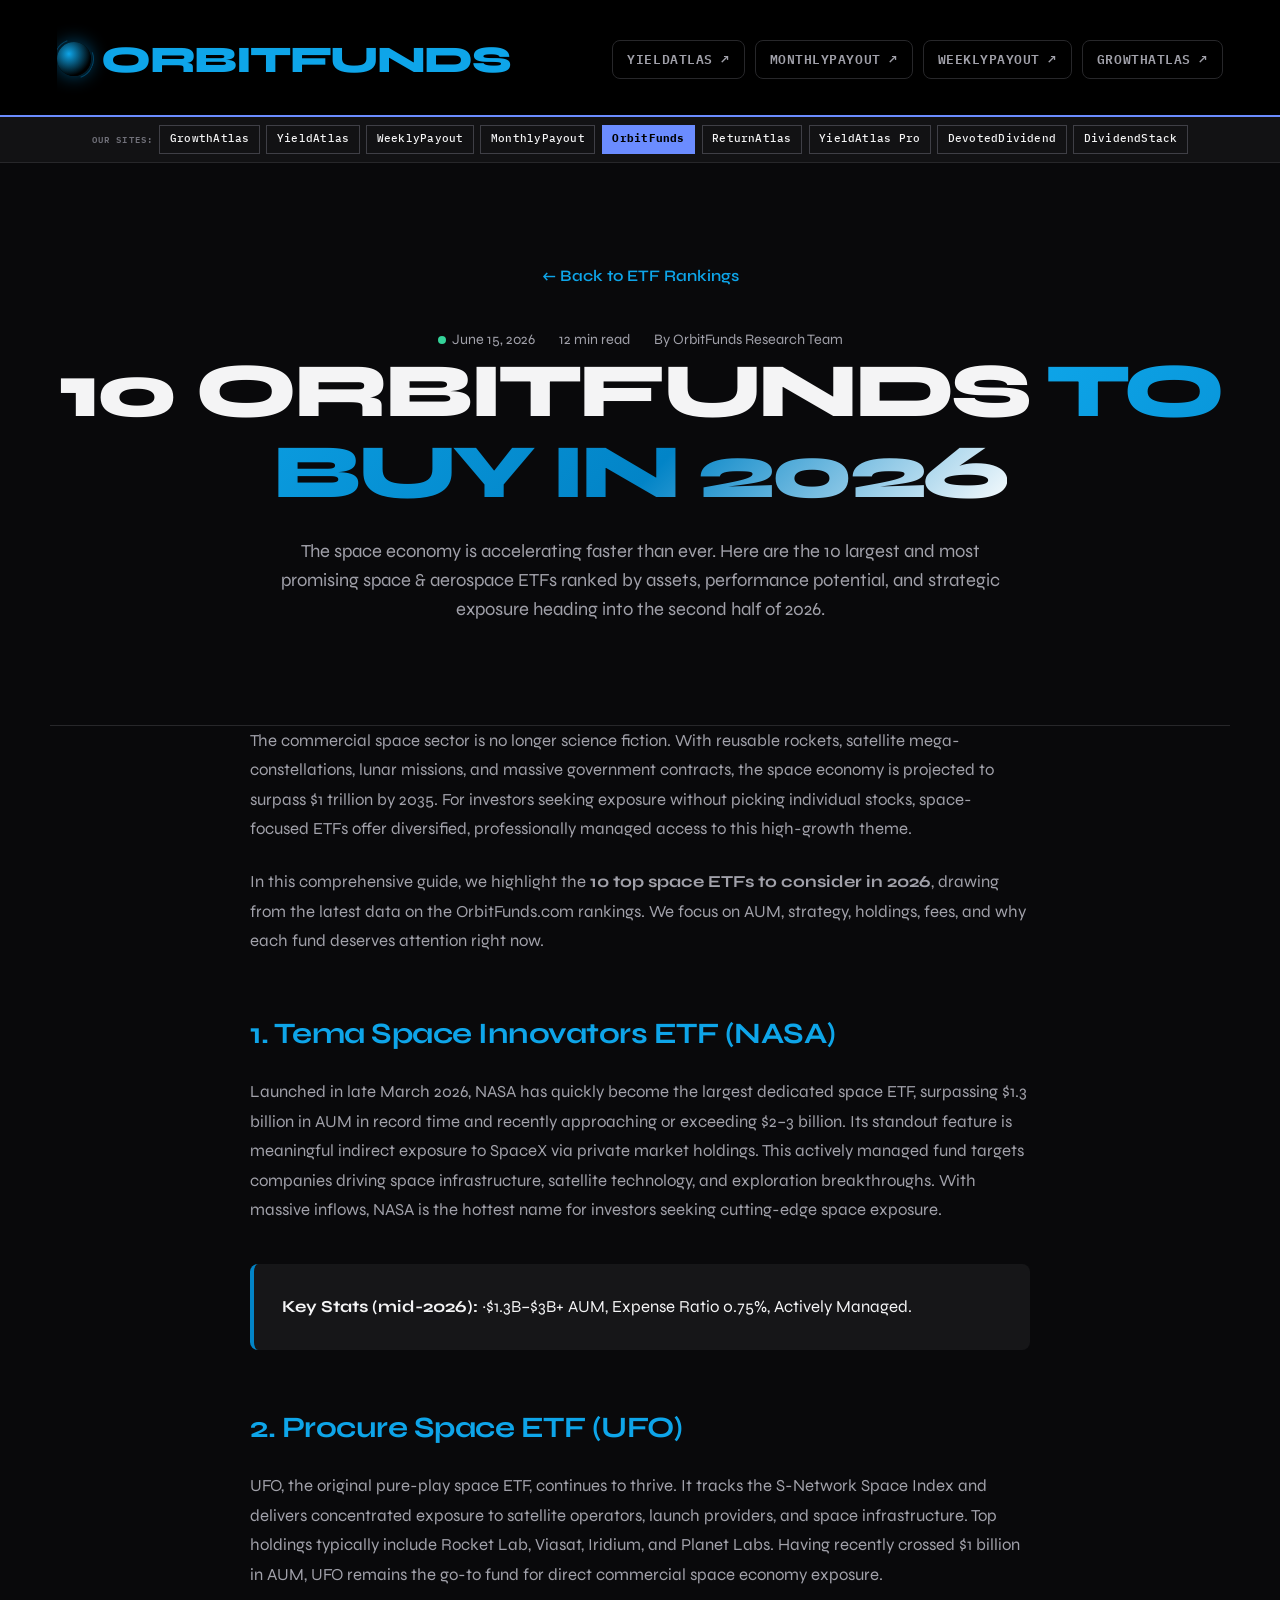
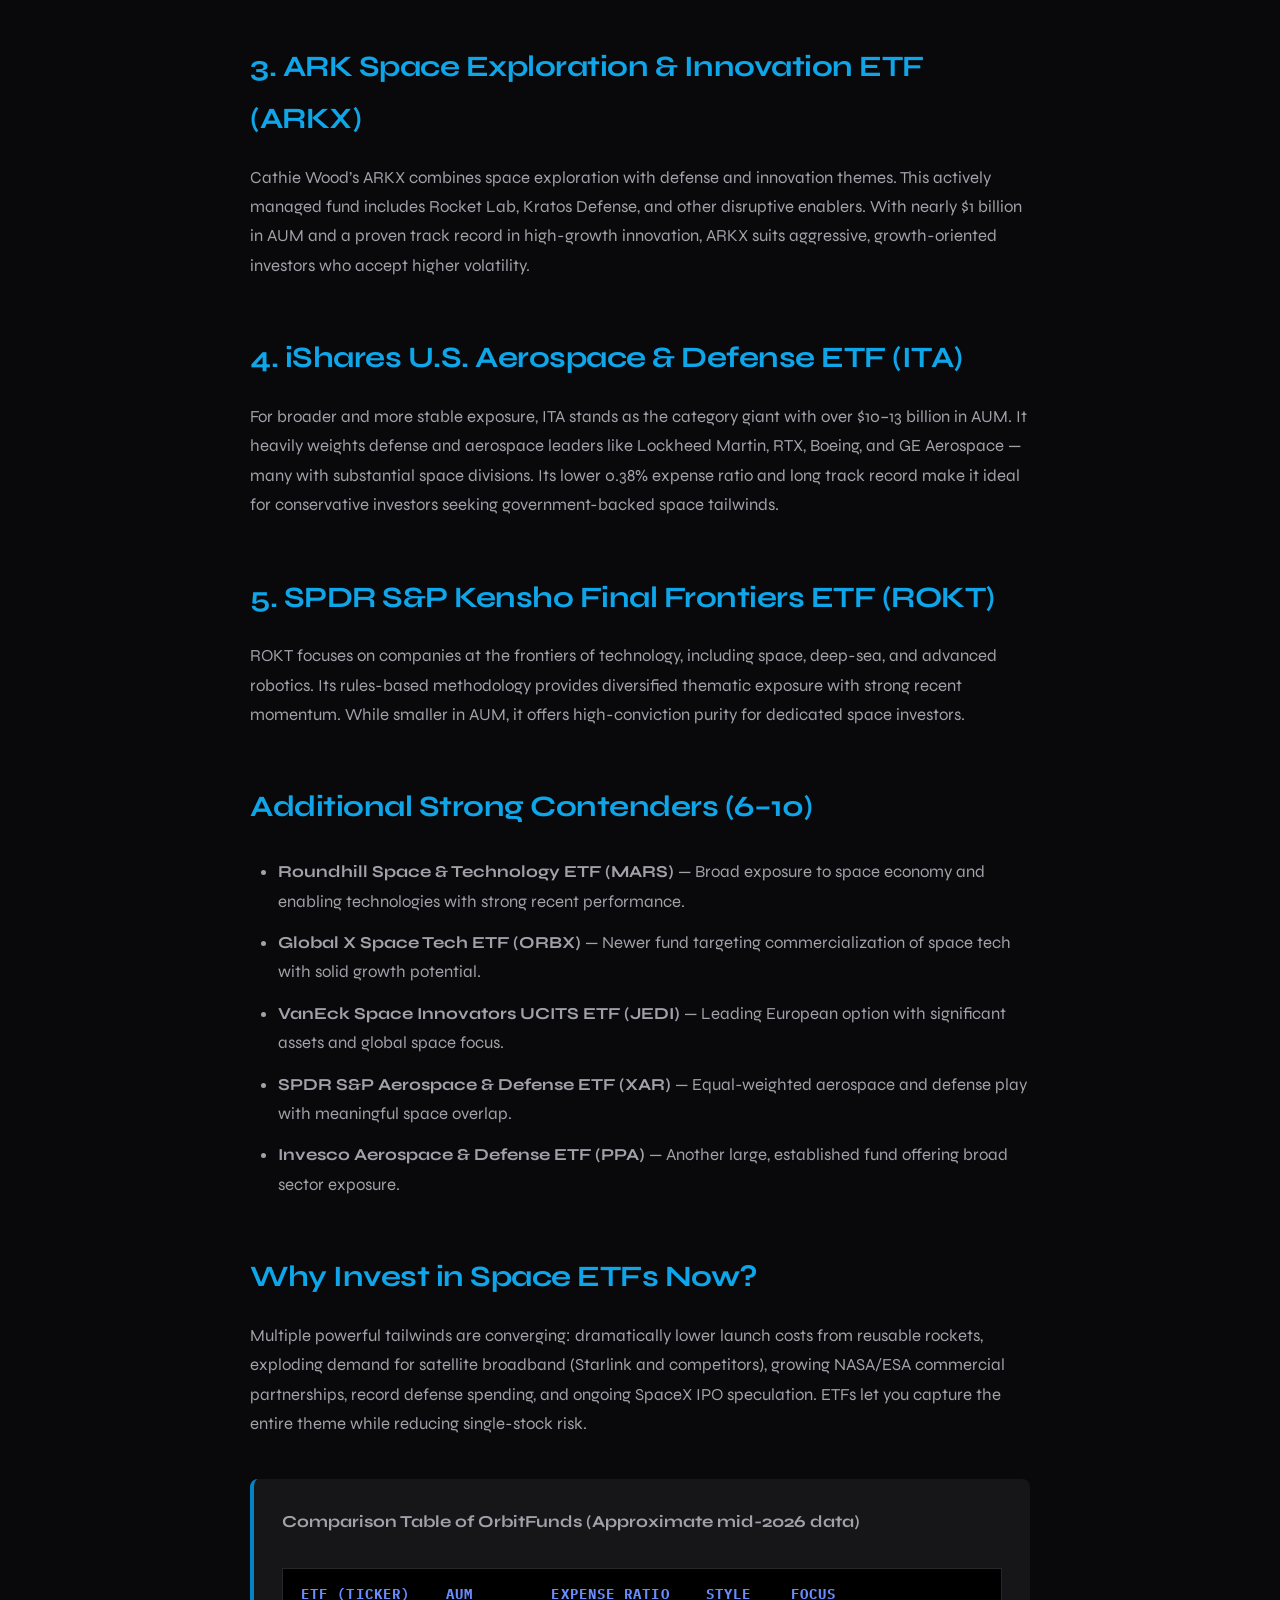
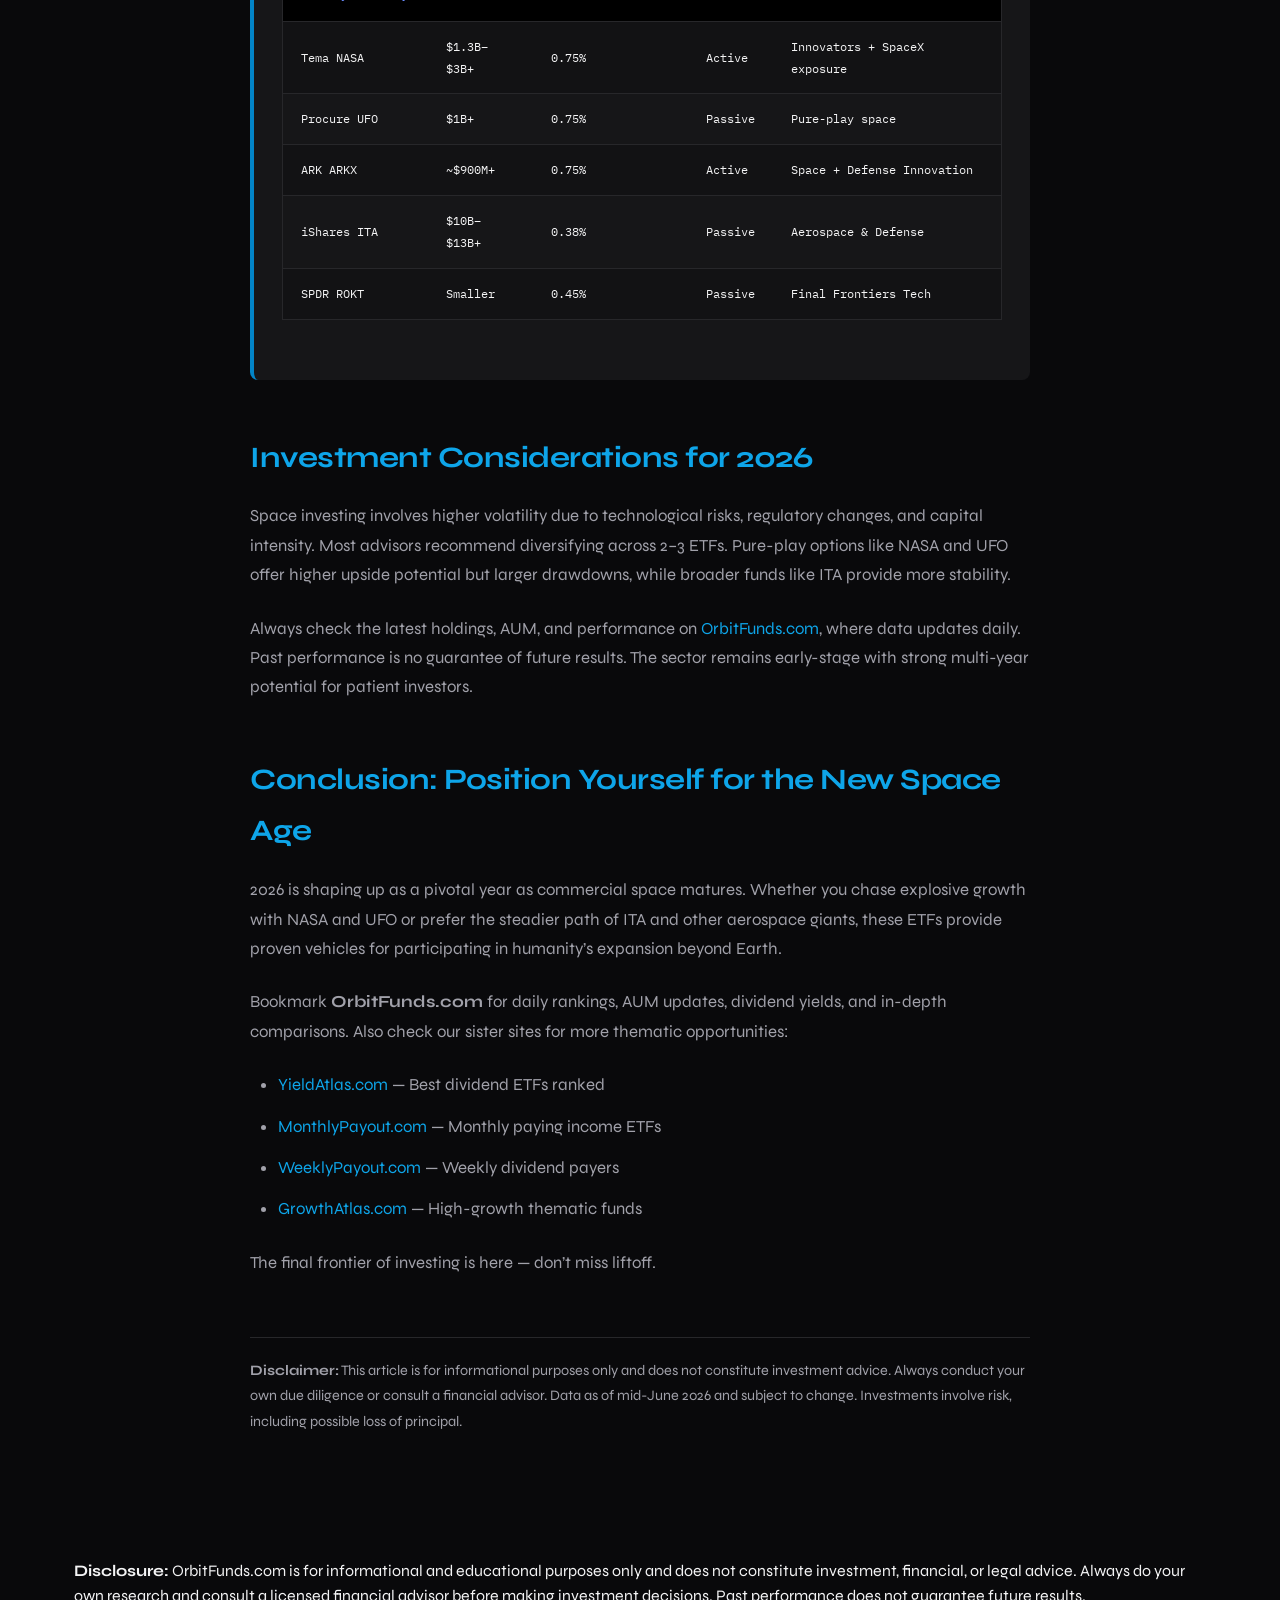
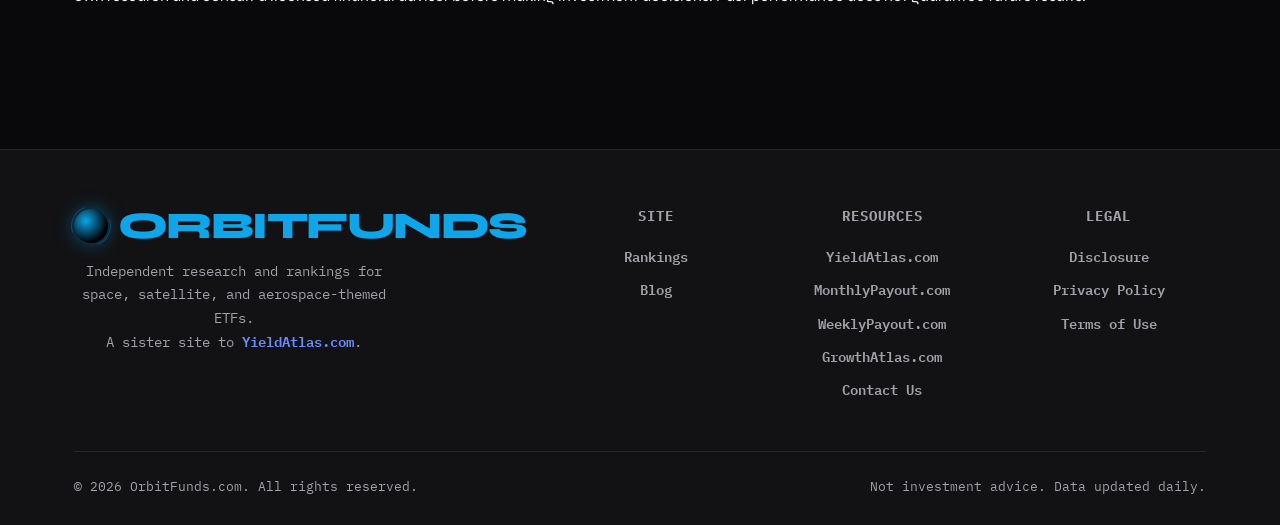
==== commit b6ff3361: "Apply dark editorial network design system across Pages." ====
--- a/10-space-etfs-to-buy.html
+++ b/10-space-etfs-to-buy.html
@@ -48,38 +48,39 @@
     <link rel="icon" type="image/png" sizes="16x16" href="/orbit-funds/favicon-16x16.png">
     <link rel="icon" type="image/x-icon" href="/orbit-funds/favicon.ico">
     <link rel="manifest" href="/orbit-funds/site.webmanifest">
-    <meta name="theme-color" content="#0284C7">
+    <meta name="theme-color" content="#6B8CFF">
 
     <link rel="preconnect" href="https://fonts.googleapis.com">
 <link rel="preconnect" href="https://fonts.gstatic.com" crossorigin>
-<link href="https://fonts.googleapis.com/css2?family=DM+Sans:ital,opsz,wght@0,9..40,400;0,9..40,500;0,9..40,600;0,9..40,700;0,9..40,800;1,9..40,400&family=Fraunces:opsz,wght@9..144,600;9..144,700;9..144,800&display=swap" rel="stylesheet">
+<link href="https://fonts.googleapis.com/css2?family=IBM+Plex+Mono:wght@400;500;600;700&family=Syne:wght@400;500;600;700;800&display=swap" rel="stylesheet">
     <style>
 /* mrvn ETF Network — shared design system (inline per repo for GitHub Pages) */
 :root {
-  --ink: #1A1C1E;
-  --ink-muted: #5C6370;
-  --ink-faint: #8B919A;
-  --paper: #F7F6F2;
-  --paper-2: #FFFFFF;
-  --line: #E4E2DC;
-  --line-strong: #D0CDC4;
-  --header: #0F172A;
-  --header-ink: #F8FAFC;
-  --accent: #0284C7;
-  --accent-soft: #E0F2FE;
-  --accent-hover: #0EA5E9;
-  --danger: #DC2626;
-  --pos: #059669;
+  --ink: #F4F4F5;
+  --ink-muted: #A1A1AA;
+  --ink-faint: #71717A;
+  --paper: #09090B;
+  --paper-2: #121214;
+  --line: #27272A;
+  --line-strong: #3F3F46;
+  --header: #000000;
+  --header-ink: #FAFAFA;
+  --accent: #6B8CFF;
+  --accent-soft: rgba(107, 140, 255, 0.14);
+  --accent-hover: #9BB0FF;
+  --danger: #FF4D6A;
+  --pos: #6B8CFF;
   --shell: 94%;
   --shell-max: 1320px;
-  --radius: 6px;
-  --font-sans: "DM Sans", system-ui, sans-serif;
-  --font-display: "Fraunces", Georgia, serif;
+  --radius: 0;
+  --font-sans: "Syne", system-ui, sans-serif;
+  --font-display: "Syne", system-ui, sans-serif;
+  --font-mono: "IBM Plex Mono", ui-monospace, monospace;
   /* aliases for legacy site CSS */
   --brand: var(--header);
-  --brand-dark: #0B1220;
-  --brand-mid: #132033;
-  --brand-lite: #1E293B;
+  --brand-dark: #000000;
+  --brand-mid: #121214;
+  --brand-lite: #1A1A1E;
   --gold: var(--accent);
   --gold2: var(--accent-hover);
   --navy: var(--header);
@@ -92,7 +93,7 @@
   --bg-primary: var(--paper);
   --bg-secondary: var(--paper-2);
   --bg-panel: var(--paper-2);
-  --bg-panel-2: #FAFAF7;
+  --bg-panel-2: #161618;
   --text-primary: var(--ink);
   --text-secondary: var(--ink-muted);
   --text-muted: var(--ink-faint);
@@ -126,55 +127,58 @@
   background: var(--header);
   color: var(--header-ink);
   text-align: center;
-  padding: 1.15rem 1.25rem 1rem;
-  border-bottom: 3px solid var(--accent);
+  padding: 1.35rem 1.25rem 1.1rem;
+  border-bottom: 2px solid var(--accent);
   box-shadow: none;
 }
 .nx-logo, .logo, .logo-text {
   font-family: var(--font-display);
   font-weight: 800;
-  font-size: clamp(1.45rem, 4vw, 2.15rem);
-  letter-spacing: -0.02em;
+  font-size: clamp(1.55rem, 4.2vw, 2.35rem);
+  letter-spacing: -0.04em;
+  text-transform: uppercase;
   color: var(--header-ink);
-  line-height: 1.15;
+  line-height: 1.05;
 }
 .nx-logo span, .logo span { color: var(--accent); }
 .nx-tagline, .logo-sub {
-  font-family: var(--font-sans);
-  font-size: 0.72rem;
-  font-weight: 600;
-  letter-spacing: 0.14em;
+  font-family: var(--font-mono);
+  font-size: 0.68rem;
+  font-weight: 500;
+  letter-spacing: 0.16em;
   text-transform: uppercase;
-  color: rgba(248, 250, 252, 0.45);
-  margin-top: 0.4rem;
+  color: rgba(250, 250, 250, 0.42);
+  margin-top: 0.45rem;
 }
 .logo-link { text-decoration: none; display: inline-block; }
 .header-links, .nx-nav {
   display: flex;
   flex-wrap: wrap;
-  gap: 0.5rem;
+  gap: 0.45rem;
   justify-content: center;
-  margin-top: 0.9rem;
+  margin-top: 0.95rem;
 }
 .header-link, .nx-nav a, .btn-ghost {
   display: inline-flex;
   align-items: center;
   gap: 0.35rem;
-  padding: 0.45rem 0.9rem;
-  border: 1.5px solid rgba(255,255,255,0.22);
+  padding: 0.45rem 0.85rem;
+  border: 1px solid rgba(255,255,255,0.28);
   border-radius: var(--radius);
   color: var(--header-ink);
   background: transparent;
-  font-family: var(--font-sans);
-  font-size: 0.8rem;
-  font-weight: 700;
+  font-family: var(--font-mono);
+  font-size: 0.72rem;
+  font-weight: 600;
+  letter-spacing: 0.04em;
+  text-transform: uppercase;
   text-decoration: none;
   transition: background .15s, border-color .15s, color .15s;
 }
 .header-link:hover, .nx-nav a:hover, .btn-ghost:hover {
   background: var(--accent);
   border-color: var(--accent);
-  color: #fff;
+  color: #000;
 }
 
 /* Network bar */
@@ -182,7 +186,7 @@
   width: 100%;
   background: var(--paper-2);
   border-bottom: 1px solid var(--line);
-  padding: 0.45rem 0;
+  padding: 0.5rem 0;
 }
 .site-network-track {
   width: var(--shell);
@@ -198,9 +202,10 @@
 }
 .site-network-track::-webkit-scrollbar { display: none; }
 .site-network-label {
-  font-size: 0.62rem;
-  font-weight: 700;
-  letter-spacing: 0.08em;
+  font-family: var(--font-mono);
+  font-size: 0.58rem;
+  font-weight: 600;
+  letter-spacing: 0.12em;
   text-transform: uppercase;
   color: var(--ink-faint);
   flex-shrink: 0;
@@ -208,14 +213,15 @@
 .site-pill {
   display: inline-flex;
   align-items: center;
-  padding: 0.28rem 0.65rem;
-  border-radius: 999px;
+  padding: 0.3rem 0.6rem;
+  border-radius: var(--radius);
   border: 1px solid var(--line-strong);
-  background: var(--paper);
+  background: transparent;
   color: var(--ink);
-  font-family: var(--font-sans);
-  font-size: 0.72rem;
-  font-weight: 600;
+  font-family: var(--font-mono);
+  font-size: 0.68rem;
+  font-weight: 500;
+  letter-spacing: 0.02em;
   text-decoration: none;
   flex-shrink: 0;
   transition: background .15s, color .15s, border-color .15s;
@@ -226,10 +232,11 @@
   background: var(--accent-soft);
 }
 .site-pill.current {
-  background: var(--header);
-  border-color: var(--header);
-  color: #fff;
+  background: var(--accent);
+  border-color: var(--accent);
+  color: #000;
   cursor: default;
+  font-weight: 700;
 }
 @media (min-width: 1100px) {
   .site-network-track { justify-content: center; }
@@ -240,52 +247,56 @@
   width: 100%;
   background: var(--paper);
   text-align: center;
-  padding: 2.25rem 1.25rem 1.75rem;
+  padding: 2.5rem 1.25rem 1.85rem;
   border-bottom: 1px solid var(--line);
 }
 .nx-hero h1, .hero h1, .main-h1 h1 {
   font-family: var(--font-display);
-  font-weight: 750;
-  font-size: clamp(1.45rem, 3.6vw, 2.35rem);
+  font-weight: 800;
+  font-size: clamp(1.65rem, 4.2vw, 2.75rem);
   color: var(--ink);
-  margin: 0 0 0.65rem;
-  letter-spacing: -0.02em;
-  line-height: 1.2;
+  margin: 0 0 0.7rem;
+  letter-spacing: -0.045em;
+  text-transform: uppercase;
+  line-height: 1.05;
 }
 .nx-hero h1 span, .hero h1 span { color: var(--accent); }
 .nx-support, .hero-desc, .intro-text {
-  max-width: 42rem;
+  max-width: 40rem;
   margin: 0 auto 1.25rem;
   color: var(--ink-muted);
-  font-size: 0.98rem;
-  line-height: 1.7;
+  font-family: var(--font-mono);
+  font-size: 0.82rem;
+  line-height: 1.75;
 }
 .hero-stats {
   display: inline-flex;
-  border: 1px solid var(--line);
+  border: 1px solid var(--line-strong);
   border-radius: var(--radius);
   overflow: hidden;
   background: var(--paper-2);
 }
 .hero-stat {
-  padding: 0.85rem 1.5rem;
+  padding: 0.9rem 1.5rem;
   border-right: 1px solid var(--line);
 }
 .hero-stat:last-child { border-right: none; }
 .hero-stat-val {
   font-family: var(--font-display);
-  font-size: 1.45rem;
-  font-weight: 700;
+  font-size: 1.55rem;
+  font-weight: 800;
   color: var(--accent);
   line-height: 1;
+  letter-spacing: -0.03em;
 }
 .hero-stat-lbl {
-  font-size: 0.68rem;
-  font-weight: 700;
-  letter-spacing: 0.08em;
+  font-family: var(--font-mono);
+  font-size: 0.62rem;
+  font-weight: 600;
+  letter-spacing: 0.1em;
   text-transform: uppercase;
   color: var(--ink-faint);
-  margin-top: 0.35rem;
+  margin-top: 0.4rem;
 }
 @media (max-width: 700px) {
   .hero-stats { flex-direction: column; width: min(100%, 220px); }
@@ -306,14 +317,22 @@
 }
 .section-head h2 {
   font-family: var(--font-display);
-  font-size: 1.35rem;
+  font-size: 1.4rem;
+  font-weight: 800;
+  letter-spacing: -0.03em;
+  text-transform: uppercase;
   margin: 0 0 0.35rem;
   color: var(--ink);
 }
-.section-head p { color: var(--ink-muted); margin: 0; font-size: 0.9rem; }
+.section-head p {
+  color: var(--ink-muted);
+  margin: 0;
+  font-family: var(--font-mono);
+  font-size: 0.8rem;
+}
 .gold-rule, .nx-rule {
-  width: 48px;
-  height: 3px;
+  width: 40px;
+  height: 2px;
   background: var(--accent);
   margin: 0.85rem auto 0;
   border: none;
@@ -330,7 +349,7 @@
 }
 #filters input, #filters select, #searchInput, #searchFilter, #etfSearch,
 input[type="text"], select {
-  font-family: var(--font-sans);
+  font-family: var(--font-mono);
   border: 1px solid var(--line-strong);
   border-radius: var(--radius);
   padding: 0.55rem 0.75rem;
@@ -338,14 +357,16 @@
   color: var(--ink);
 }
 #filters input:focus, #searchInput:focus, #searchFilter:focus, #etfSearch:focus {
-  outline: 2px solid var(--accent);
+  outline: 1px solid var(--accent);
   outline-offset: 1px;
   border-color: var(--accent);
 }
 #resetFilters, #resetBtn, .special-btn, button.special-btn {
-  font-family: var(--font-sans);
+  font-family: var(--font-mono);
   font-weight: 700;
-  font-size: 0.82rem;
+  font-size: 0.72rem;
+  letter-spacing: 0.04em;
+  text-transform: uppercase;
   padding: 0.5rem 0.85rem;
   border-radius: var(--radius);
   border: 1px solid var(--line-strong);
@@ -354,14 +375,14 @@
   cursor: pointer;
 }
 #resetFilters, #resetBtn {
-  background: var(--header);
-  color: #fff;
-  border-color: var(--header);
+  background: var(--accent);
+  color: #000;
+  border-color: var(--accent);
 }
 .special-btn.active, .special-btn:hover {
   background: var(--accent);
   border-color: var(--accent);
-  color: #fff;
+  color: #000;
 }
 #special-views {
   display: flex;
@@ -381,31 +402,35 @@
   overflow: hidden;
 }
 #etfTable th, table th, thead th {
-  background: var(--header) !important;
-  color: #fff !important;
-  font-family: var(--font-sans);
+  background: #000 !important;
+  color: var(--accent) !important;
+  font-family: var(--font-mono);
   font-weight: 700;
-  font-size: 0.78rem;
-  letter-spacing: 0.02em;
-  padding: 0.7rem 0.45rem;
+  font-size: 0.68rem;
+  letter-spacing: 0.08em;
+  text-transform: uppercase;
+  padding: 0.75rem 0.45rem;
   white-space: nowrap;
   cursor: pointer;
-  border-bottom: 3px solid var(--accent);
+  border-bottom: 2px solid var(--accent);
 }
 #etfTable td, table td {
   padding: 0.55rem 0.4rem;
-  font-size: 0.88rem;
+  font-family: var(--font-mono);
+  font-size: 0.78rem;
   text-align: center;
   border-bottom: 1px solid var(--line);
+  color: var(--ink);
 }
 #etfTable tbody tr:nth-child(even), table tbody tr:nth-child(even) {
-  background: #FAFAF7;
+  background: #161618;
 }
 #etfTable tbody tr:hover, table tbody tr:hover {
   background: var(--accent-soft);
 }
 .symbol, .symbol a {
-  font-weight: 800;
+  font-family: var(--font-mono);
+  font-weight: 700;
   color: var(--accent) !important;
   text-decoration: none;
 }
@@ -414,7 +439,8 @@
   display: flex;
   justify-content: space-between;
   gap: 1rem;
-  font-size: 0.8rem;
+  font-family: var(--font-mono);
+  font-size: 0.72rem;
   color: var(--ink-muted);
   margin: 0.35rem 0 0.65rem;
 }
@@ -426,7 +452,8 @@
   padding: 2rem 1.25rem 2.5rem;
   text-align: center;
   color: var(--ink-muted);
-  font-size: 0.82rem;
+  font-family: var(--font-mono);
+  font-size: 0.72rem;
   border-top: 1px solid var(--line);
   background: var(--paper-2);
 }
@@ -439,25 +466,33 @@
   display: inline-block;
   margin-top: 0.85rem;
   padding: 0.45rem 1rem;
-  background: var(--header);
-  color: #fff !important;
+  background: transparent;
+  color: var(--accent) !important;
   border-radius: var(--radius);
+  font-family: var(--font-mono);
   font-weight: 700;
-  font-size: 0.8rem;
+  font-size: 0.72rem;
+  letter-spacing: 0.06em;
+  text-transform: uppercase;
   text-decoration: none;
-  border: none;
+  border: 1px solid var(--accent);
   cursor: pointer;
 }
-.back-to-top:hover { background: var(--accent); }
+.back-to-top:hover {
+  background: var(--accent);
+  color: #000 !important;
+}
 
 /* Misc chrome */
 .watchlist-btn, .header-pro-btn {
   background: var(--accent) !important;
-  color: #fff !important;
+  color: #000 !important;
   border: none !important;
   border-radius: var(--radius) !important;
-  font-family: var(--font-sans) !important;
-  font-weight: 800 !important;
+  font-family: var(--font-mono) !important;
+  font-weight: 700 !important;
+  letter-spacing: 0.04em !important;
+  text-transform: uppercase !important;
   box-shadow: none !important;
 }
 .banner-img {
@@ -473,7 +508,8 @@
   background: var(--accent-soft);
   border-bottom: 1px solid var(--line);
   color: var(--ink-muted);
-  font-size: 0.78rem;
+  font-family: var(--font-mono);
+  font-size: 0.72rem;
   text-align: center;
   padding: 0.55rem 1rem;
 }
@@ -485,15 +521,15 @@
 /* === end mrvn network design system === */
 
         :root{
-            --bg: #F7F6F2;
+            --bg: #09090B;
             --bg-panel: #FFFFFF;
-            --bg-panel-2: #FAFAF7;
+            --bg-panel-2: #161618;
             --purple: #0284C7;
             --purple-bright: #0EA5E9;
-            --purple-deep: #0F172A;
-            --white: #1A1C1E;
-            --grey: #5C6370;
-            --line: #E4E2DC;
+            --purple-deep: #000000;
+            --white: #F4F4F5;
+            --grey: #A1A1AA;
+            --line: #27272A;
             --green: #34d399;
             --red: #f87171;
         }
@@ -501,7 +537,7 @@
   *{margin:0;padding:0;box-sizing:border-box;}
   html{scroll-behavior:smooth;}
   body{
-    font-family: 'DM Sans', -apple-system, BlinkMacSystemFont, 'Segoe UI', sans-serif;
+    font-family: 'Syne', -apple-system, BlinkMacSystemFont, 'Segoe UI', sans-serif;
     background: var(--bg);
     color: var(--white);
     line-height: 1.6;
@@ -574,7 +610,7 @@
   .shooting-star{
     position:absolute; top:50%; left:0;
     width:3px; height:3px; border-radius:50%;
-    background:#fff;
+    background:#121214;
     box-shadow: 0 0 6px 1px rgba(255,255,255,.9), 0 0 14px 3px rgba(2,132,199,.7);
     opacity:0; pointer-events:none;
   }
@@ -669,7 +705,8 @@
   @media(max-width:880px){.footer-grid{grid-template-columns:1fr 1fr;}}
   @media(max-width:560px){.footer-grid{grid-template-columns:1fr;}}
 
-/* Force light network chrome */
+
+/* Force dark network chrome */
 body {
   background: var(--paper) !important;
   color: var(--ink) !important;
@@ -677,7 +714,7 @@
 header, .nx-header {
   background: var(--header) !important;
   color: var(--header-ink) !important;
-  border-bottom: 3px solid #0284C7 !important;
+  border-bottom: 2px solid #6B8CFF !important;
 }
 .hero, .nx-hero, main > .hero, section.hero {
   background: var(--paper) !important;
@@ -686,8 +723,15 @@
 .hero h1, .nx-hero h1, section.hero h1 {
   color: var(--ink) !important;
   font-family: var(--font-display) !important;
+  text-transform: uppercase !important;
+  letter-spacing: -0.045em !important;
 }
 .hero-desc, .nx-support, .intro-text { color: var(--ink-muted) !important; }
+#etfTable th, table th, thead th {
+  background: #000 !important;
+  color: #6B8CFF !important;
+}
+
 </style>
 </head>
 <body>
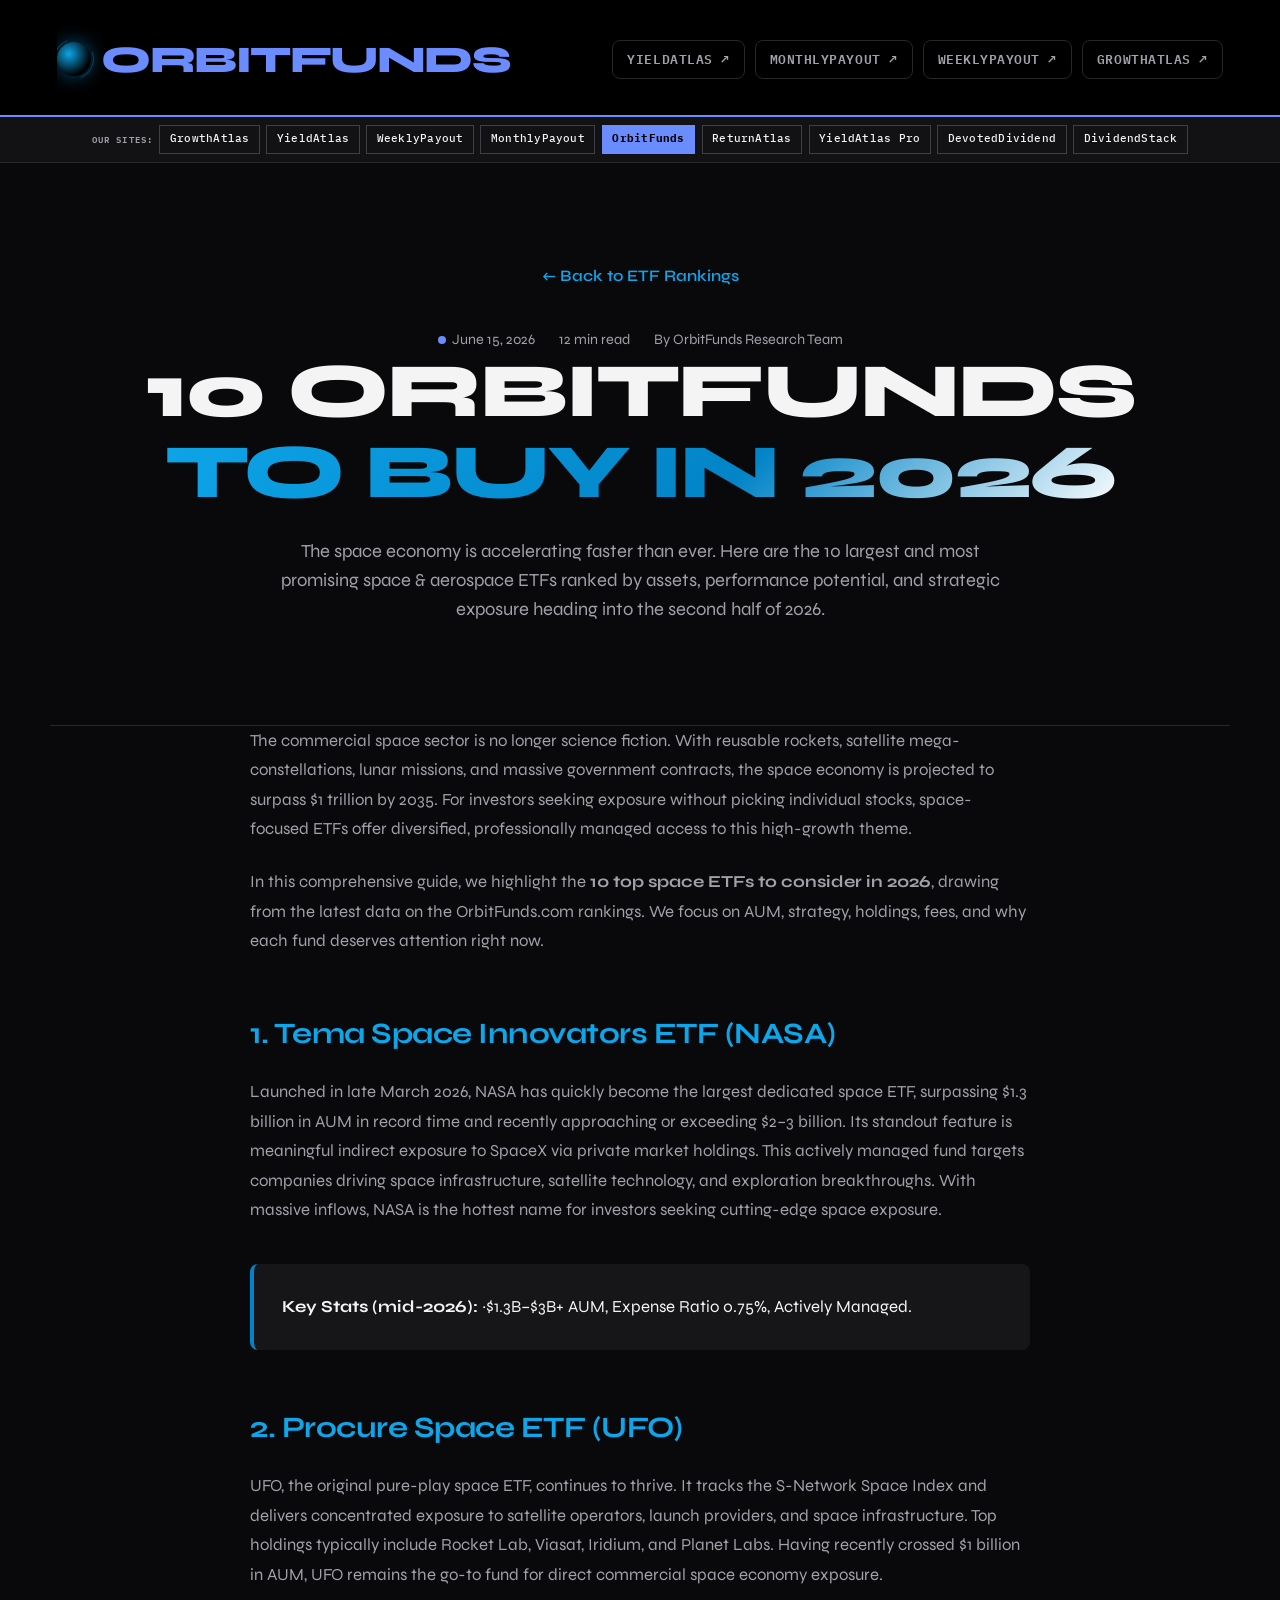
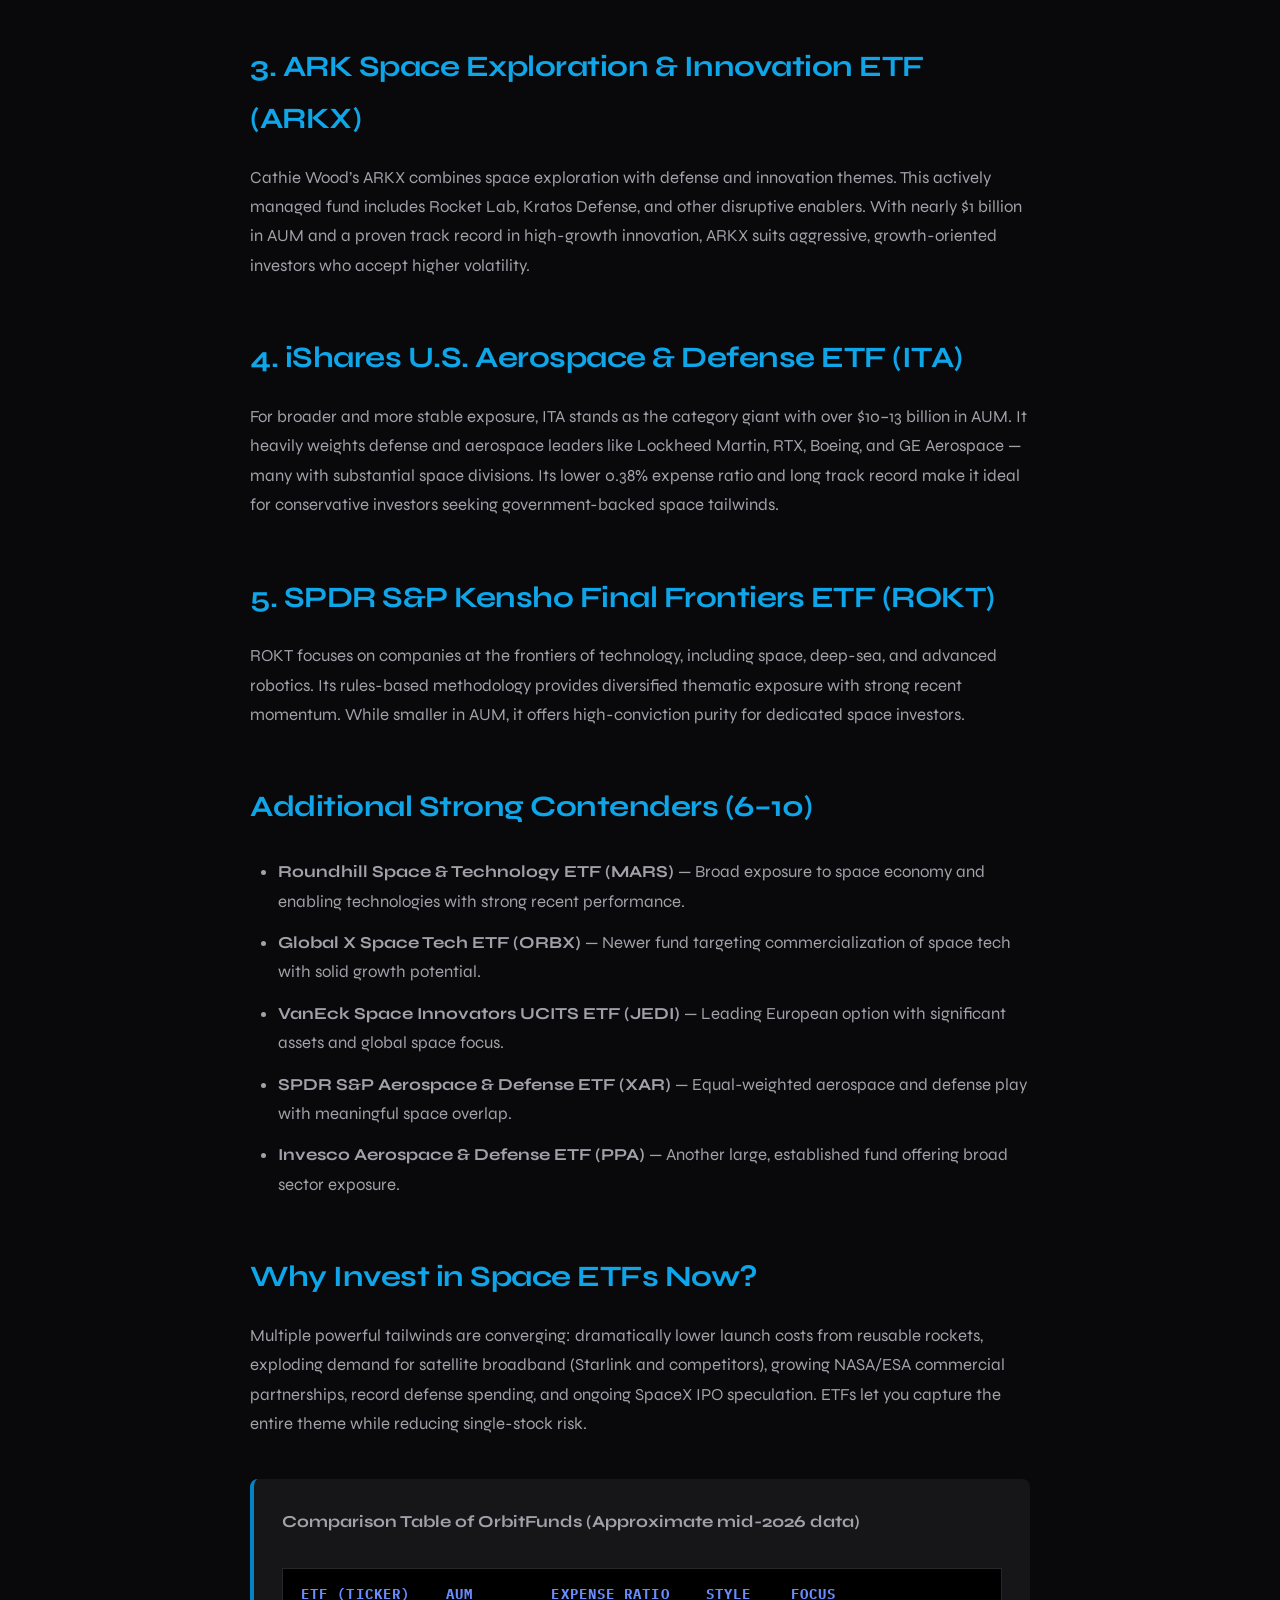
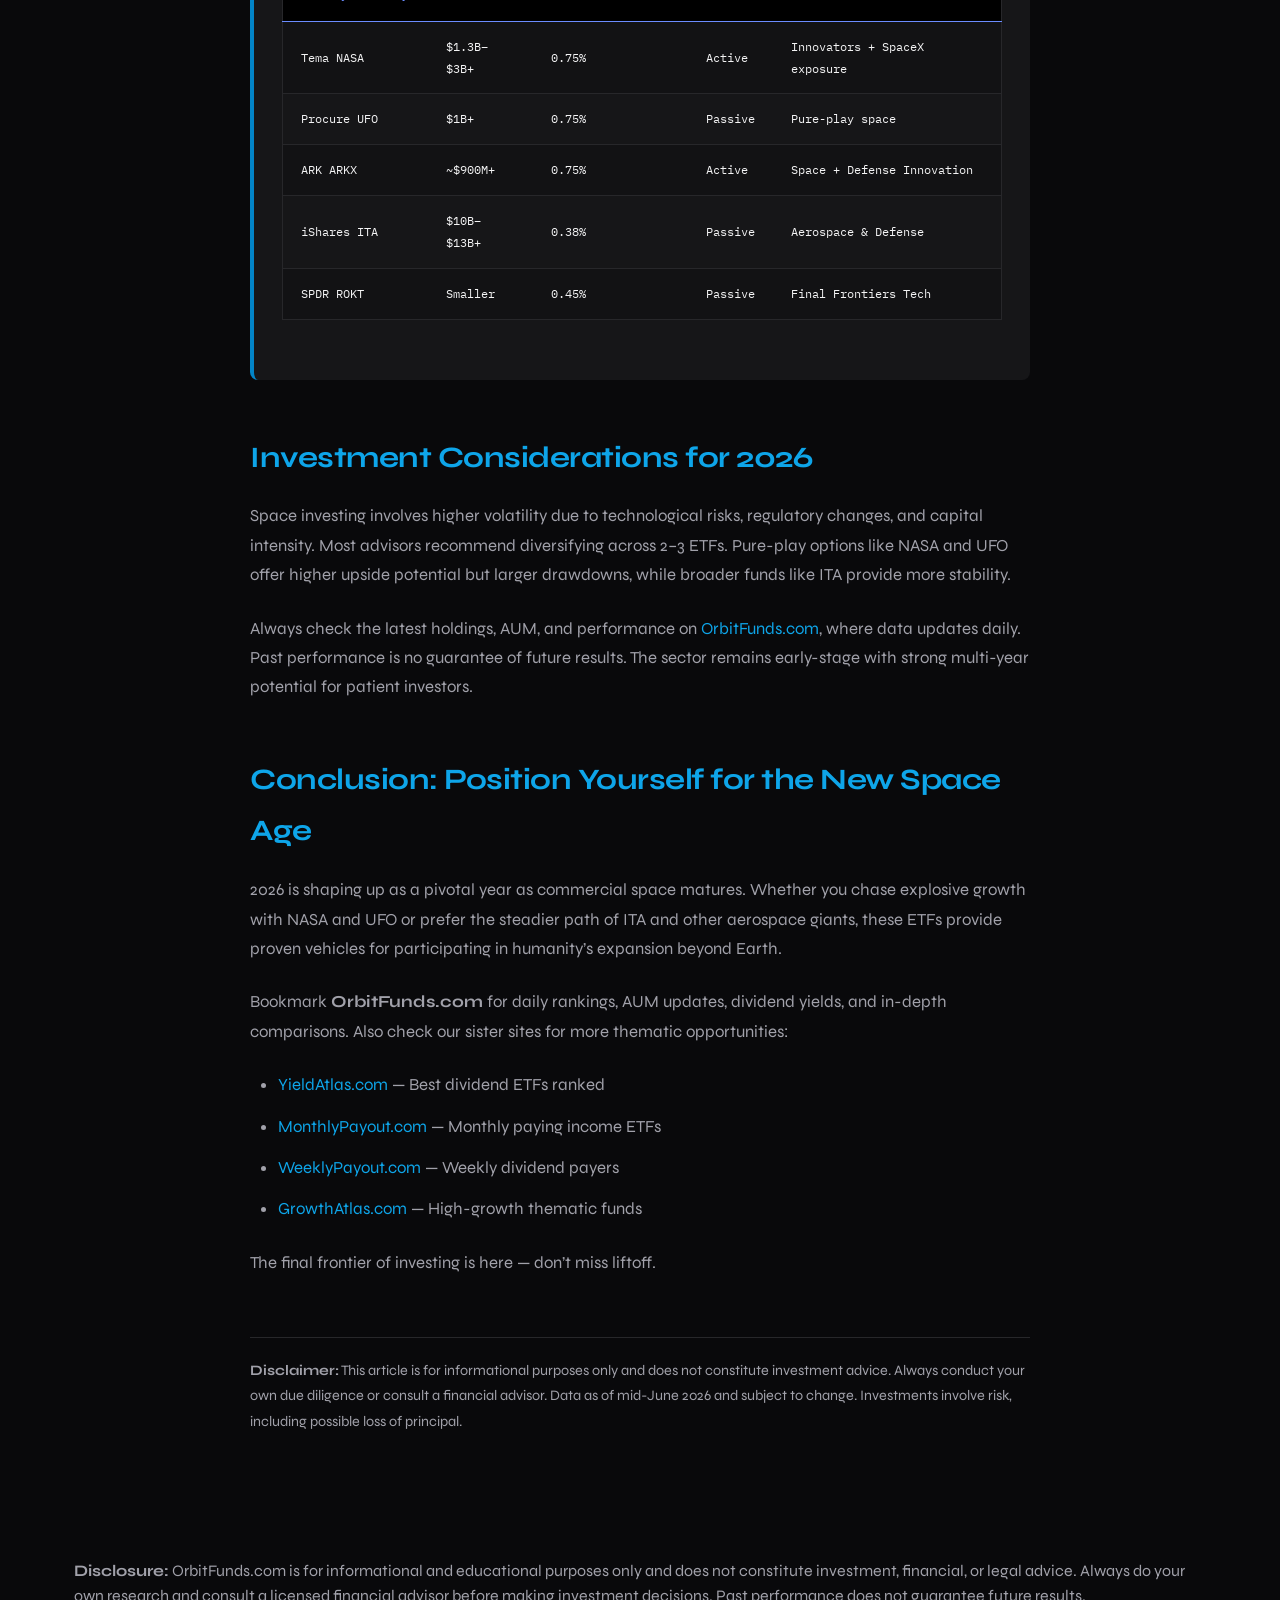
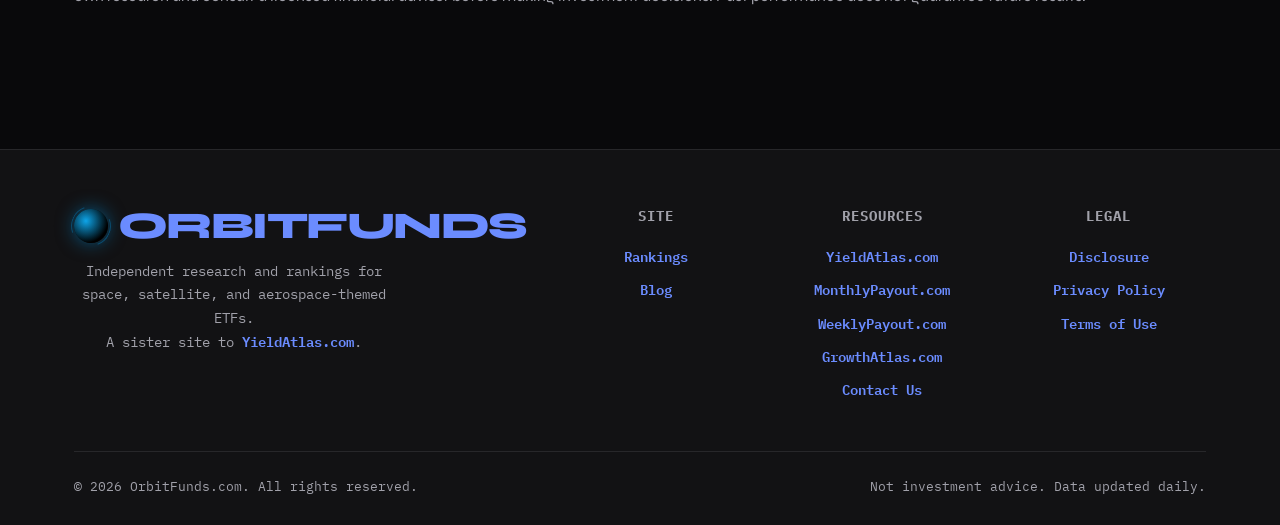
==== commit d2435d22: "Fix dark theme contrast across legacy CSS. Legacy light-theme rules were overriding injected tokens " ====
--- a/10-space-etfs-to-buy.html
+++ b/10-space-etfs-to-buy.html
@@ -56,18 +56,25 @@
     <style>
 /* mrvn ETF Network — shared design system (inline per repo for GitHub Pages) */
 :root {
+  /* Canonical tokens */
+  --bg: #09090B;
+  --surface: #121214;
+  --surface-2: #161618;
   --ink: #F4F4F5;
-  --ink-muted: #A1A1AA;
+  --muted: #A1A1AA;
+  --line: #27272A;
+  --accent: #6B8CFF;
+  /* Extended / legacy aliases (same values) */
+  --ink-muted: var(--muted);
   --ink-faint: #71717A;
-  --paper: #09090B;
-  --paper-2: #121214;
-  --line: #27272A;
+  --paper: var(--bg);
+  --paper-2: var(--surface);
   --line-strong: #3F3F46;
   --header: #000000;
   --header-ink: #FAFAFA;
-  --accent: #6B8CFF;
   --accent-soft: rgba(107, 140, 255, 0.14);
   --accent-hover: #9BB0FF;
+  --on-accent: #000000;
   --danger: #FF4D6A;
   --pos: #6B8CFF;
   --shell: 94%;
@@ -79,7 +86,7 @@
   /* aliases for legacy site CSS */
   --brand: var(--header);
   --brand-dark: #000000;
-  --brand-mid: #121214;
+  --brand-mid: var(--surface);
   --brand-lite: #1A1A1E;
   --gold: var(--accent);
   --gold2: var(--accent-hover);
@@ -89,14 +96,17 @@
   --purple: var(--accent);
   --purple-bright: var(--accent-hover);
   --purple-deep: var(--header);
-  --bg: var(--paper);
-  --bg-primary: var(--paper);
-  --bg-secondary: var(--paper-2);
-  --bg-panel: var(--paper-2);
-  --bg-panel-2: #161618;
+  --bg-primary: var(--bg);
+  --bg-secondary: var(--surface);
+  --bg-panel: var(--surface);
+  --bg-panel-2: var(--surface-2);
   --text-primary: var(--ink);
-  --text-secondary: var(--ink-muted);
+  --text-secondary: var(--muted);
   --text-muted: var(--ink-faint);
+  --border: var(--line);
+  --light: var(--surface);
+  --mid: var(--muted);
+  --gray: var(--ink-faint);
 }
 
 *, *::before, *::after { box-sizing: border-box; }
@@ -109,7 +119,7 @@
 }
 body {
   font-family: var(--font-sans);
-  background: var(--paper);
+  background: var(--bg);
   color: var(--ink);
   line-height: 1.55;
   min-height: 100vh;
@@ -147,7 +157,7 @@
   font-weight: 500;
   letter-spacing: 0.16em;
   text-transform: uppercase;
-  color: rgba(250, 250, 250, 0.42);
+  color: rgba(250, 250, 250, 0.55);
   margin-top: 0.45rem;
 }
 .logo-link { text-decoration: none; display: inline-block; }
@@ -178,13 +188,13 @@
 .header-link:hover, .nx-nav a:hover, .btn-ghost:hover {
   background: var(--accent);
   border-color: var(--accent);
-  color: #000;
+  color: var(--on-accent);
 }
 
 /* Network bar */
 .site-network-bar {
   width: 100%;
-  background: var(--paper-2);
+  background: var(--surface);
   border-bottom: 1px solid var(--line);
   padding: 0.5rem 0;
 }
@@ -234,7 +244,7 @@
 .site-pill.current {
   background: var(--accent);
   border-color: var(--accent);
-  color: #000;
+  color: var(--on-accent);
   cursor: default;
   font-weight: 700;
 }
@@ -245,7 +255,7 @@
 /* Hero */
 .nx-hero, .hero, .main-h1 {
   width: 100%;
-  background: var(--paper);
+  background: var(--bg);
   text-align: center;
   padding: 2.5rem 1.25rem 1.85rem;
   border-bottom: 1px solid var(--line);
@@ -264,7 +274,7 @@
 .nx-support, .hero-desc, .intro-text {
   max-width: 40rem;
   margin: 0 auto 1.25rem;
-  color: var(--ink-muted);
+  color: var(--muted);
   font-family: var(--font-mono);
   font-size: 0.82rem;
   line-height: 1.75;
@@ -274,7 +284,7 @@
   border: 1px solid var(--line-strong);
   border-radius: var(--radius);
   overflow: hidden;
-  background: var(--paper-2);
+  background: var(--surface);
 }
 .hero-stat {
   padding: 0.9rem 1.5rem;
@@ -325,7 +335,7 @@
   color: var(--ink);
 }
 .section-head p {
-  color: var(--ink-muted);
+  color: var(--muted);
   margin: 0;
   font-family: var(--font-mono);
   font-size: 0.8rem;
@@ -353,7 +363,7 @@
   border: 1px solid var(--line-strong);
   border-radius: var(--radius);
   padding: 0.55rem 0.75rem;
-  background: var(--paper-2);
+  background: var(--surface);
   color: var(--ink);
 }
 #filters input:focus, #searchInput:focus, #searchFilter:focus, #etfSearch:focus {
@@ -370,19 +380,19 @@
   padding: 0.5rem 0.85rem;
   border-radius: var(--radius);
   border: 1px solid var(--line-strong);
-  background: var(--paper-2);
+  background: var(--surface);
   color: var(--ink);
   cursor: pointer;
 }
 #resetFilters, #resetBtn {
   background: var(--accent);
-  color: #000;
+  color: var(--on-accent);
   border-color: var(--accent);
 }
 .special-btn.active, .special-btn:hover {
   background: var(--accent);
   border-color: var(--accent);
-  color: #000;
+  color: var(--on-accent);
 }
 #special-views {
   display: flex;
@@ -396,7 +406,7 @@
 #etfTable, table.etf-table, .peer-table, #holdings-table, table {
   width: 100%;
   border-collapse: collapse;
-  background: var(--paper-2);
+  background: var(--surface);
   border: 1px solid var(--line);
   border-radius: var(--radius);
   overflow: hidden;
@@ -423,7 +433,7 @@
   color: var(--ink);
 }
 #etfTable tbody tr:nth-child(even), table tbody tr:nth-child(even) {
-  background: #161618;
+  background: var(--surface-2);
 }
 #etfTable tbody tr:hover, table tbody tr:hover {
   background: var(--accent-soft);
@@ -441,7 +451,7 @@
   gap: 1rem;
   font-family: var(--font-mono);
   font-size: 0.72rem;
-  color: var(--ink-muted);
+  color: var(--muted);
   margin: 0.35rem 0 0.65rem;
 }
 
@@ -451,11 +461,11 @@
   margin-top: auto;
   padding: 2rem 1.25rem 2.5rem;
   text-align: center;
-  color: var(--ink-muted);
+  color: var(--muted);
   font-family: var(--font-mono);
   font-size: 0.72rem;
   border-top: 1px solid var(--line);
-  background: var(--paper-2);
+  background: var(--surface);
 }
 .footer a, footer a {
   color: var(--accent);
@@ -480,13 +490,13 @@
 }
 .back-to-top:hover {
   background: var(--accent);
-  color: #000 !important;
+  color: var(--on-accent) !important;
 }
 
 /* Misc chrome */
 .watchlist-btn, .header-pro-btn {
   background: var(--accent) !important;
-  color: #000 !important;
+  color: var(--on-accent) !important;
   border: none !important;
   border-radius: var(--radius) !important;
   font-family: var(--font-mono) !important;
@@ -507,7 +517,7 @@
   width: 100%;
   background: var(--accent-soft);
   border-bottom: 1px solid var(--line);
-  color: var(--ink-muted);
+  color: var(--muted);
   font-family: var(--font-mono);
   font-size: 0.72rem;
   text-align: center;
@@ -707,8 +717,30 @@
 
 
 /* Force dark network chrome */
+:root {
+  --bg: #09090B !important;
+  --surface: #121214 !important;
+  --ink: #F4F4F5 !important;
+  --muted: #A1A1AA !important;
+  --line: #27272A !important;
+  --accent: #6B8CFF !important;
+  --paper: #09090B !important;
+  --paper-2: #121214 !important;
+  --ink-muted: #A1A1AA !important;
+  --text-primary: #F4F4F5 !important;
+  --text-secondary: #A1A1AA !important;
+  --bg-primary: #09090B !important;
+  --bg-secondary: #121214 !important;
+  --gold: #6B8CFF !important;
+  --gold2: var(--accent-hover) !important;
+  --green: #6B8CFF !important;
+  --primary: #6B8CFF !important;
+  --navy: #000000 !important;
+  --brand: #000000 !important;
+  --light: #121214 !important;
+}
 body {
-  background: var(--paper) !important;
+  background: var(--bg) !important;
   color: var(--ink) !important;
 }
 header, .nx-header {
@@ -716,22 +748,112 @@
   color: var(--header-ink) !important;
   border-bottom: 2px solid #6B8CFF !important;
 }
-.hero, .nx-hero, main > .hero, section.hero {
-  background: var(--paper) !important;
+.logo, .nx-logo, .logo-text { color: var(--header-ink) !important; }
+.logo span, .nx-logo span { color: #6B8CFF !important; }
+.logo-sub, .nx-tagline { color: rgba(250,250,250,0.55) !important; }
+.header-link, .nx-nav a { color: var(--header-ink) !important; }
+.header-link:hover, .nx-nav a:hover {
+  background: #6B8CFF !important;
+  color: #000 !important;
+  border-color: #6B8CFF !important;
+}
+.hero, .nx-hero, main > .hero, section.hero, .main-h1 {
+  background: var(--bg) !important;
   color: var(--ink) !important;
 }
-.hero h1, .nx-hero h1, section.hero h1 {
+.hero h1, .nx-hero h1, section.hero h1, h1 {
   color: var(--ink) !important;
-  font-family: var(--font-display) !important;
-  text-transform: uppercase !important;
-  letter-spacing: -0.045em !important;
-}
-.hero-desc, .nx-support, .intro-text { color: var(--ink-muted) !important; }
+}
+.hero-desc, .nx-support, .intro-text, .disclaimer, .col-name, .chip-label,
+.site-network-label, .table-meta, .footer, footer {
+  color: var(--muted) !important;
+}
+.site-network-bar {
+  background: var(--surface) !important;
+  border-bottom: 1px solid var(--line) !important;
+}
+.site-pill {
+  background: transparent !important;
+  color: var(--ink) !important;
+  border: 1px solid var(--line-strong) !important;
+  border-radius: 0 !important;
+}
+.site-pill:hover {
+  background: var(--accent-soft) !important;
+  color: #6B8CFF !important;
+  border-color: #6B8CFF !important;
+}
+.site-pill.current {
+  background: #6B8CFF !important;
+  color: #000 !important;
+  border-color: #6B8CFF !important;
+}
+.chip {
+  background: var(--surface) !important;
+  color: var(--ink) !important;
+  border-color: #6B8CFF !important;
+}
+.chip:hover, .chip.active {
+  background: #6B8CFF !important;
+  color: #000 !important;
+}
+#filters input, #filters select, #searchInput, #searchFilter, #etfSearch,
+input[type="text"], input[type="search"], select, textarea {
+  background: var(--surface) !important;
+  color: var(--ink) !important;
+  border-color: var(--line-strong) !important;
+}
+#filters input::placeholder, input::placeholder {
+  color: var(--ink-faint) !important;
+}
+#etfTable, table.etf-table, .peer-table, #holdings-table, table.ret, table.hublist {
+  background: var(--surface) !important;
+  border-color: var(--line) !important;
+  color: var(--ink) !important;
+}
 #etfTable th, table th, thead th {
   background: #000 !important;
   color: #6B8CFF !important;
-}
-
+  border-bottom-color: #6B8CFF !important;
+}
+#etfTable td, table td {
+  color: var(--ink) !important;
+  border-bottom-color: var(--line) !important;
+}
+#etfTable tbody tr:nth-child(even), table tbody tr:nth-child(even),
+tr:nth-child(even) {
+  background: #161618 !important;
+}
+#etfTable tbody tr:hover, table tbody tr:hover, tr:hover {
+  background: var(--accent-soft) !important;
+}
+.symbol, .symbol a, .symbol a:visited, .col-ticker, .col-ticker a,
+.yield, .decay, td:before, .tracker-link {
+  color: #6B8CFF !important;
+}
+.footer a, footer a, a.tracker-link {
+  color: #6B8CFF !important;
+}
+.stat, .faq, .rel, .info-card, .card, .panel {
+  background: var(--surface) !important;
+  color: var(--ink) !important;
+  border-color: var(--line) !important;
+}
+.vote-count, #voteMsg { color: #6B8CFF !important; }
+.back-to-top {
+  background: transparent !important;
+  color: #6B8CFF !important;
+  border: 1px solid #6B8CFF !important;
+}
+.back-to-top:hover {
+  background: #6B8CFF !important;
+  color: #000 !important;
+}
+.watchlist-btn, .header-pro-btn, #resetFilters, #resetBtn {
+  background: #6B8CFF !important;
+  color: #000 !important;
+  border-color: #6B8CFF !important;
+}
 </style>
 </head>
 <body>
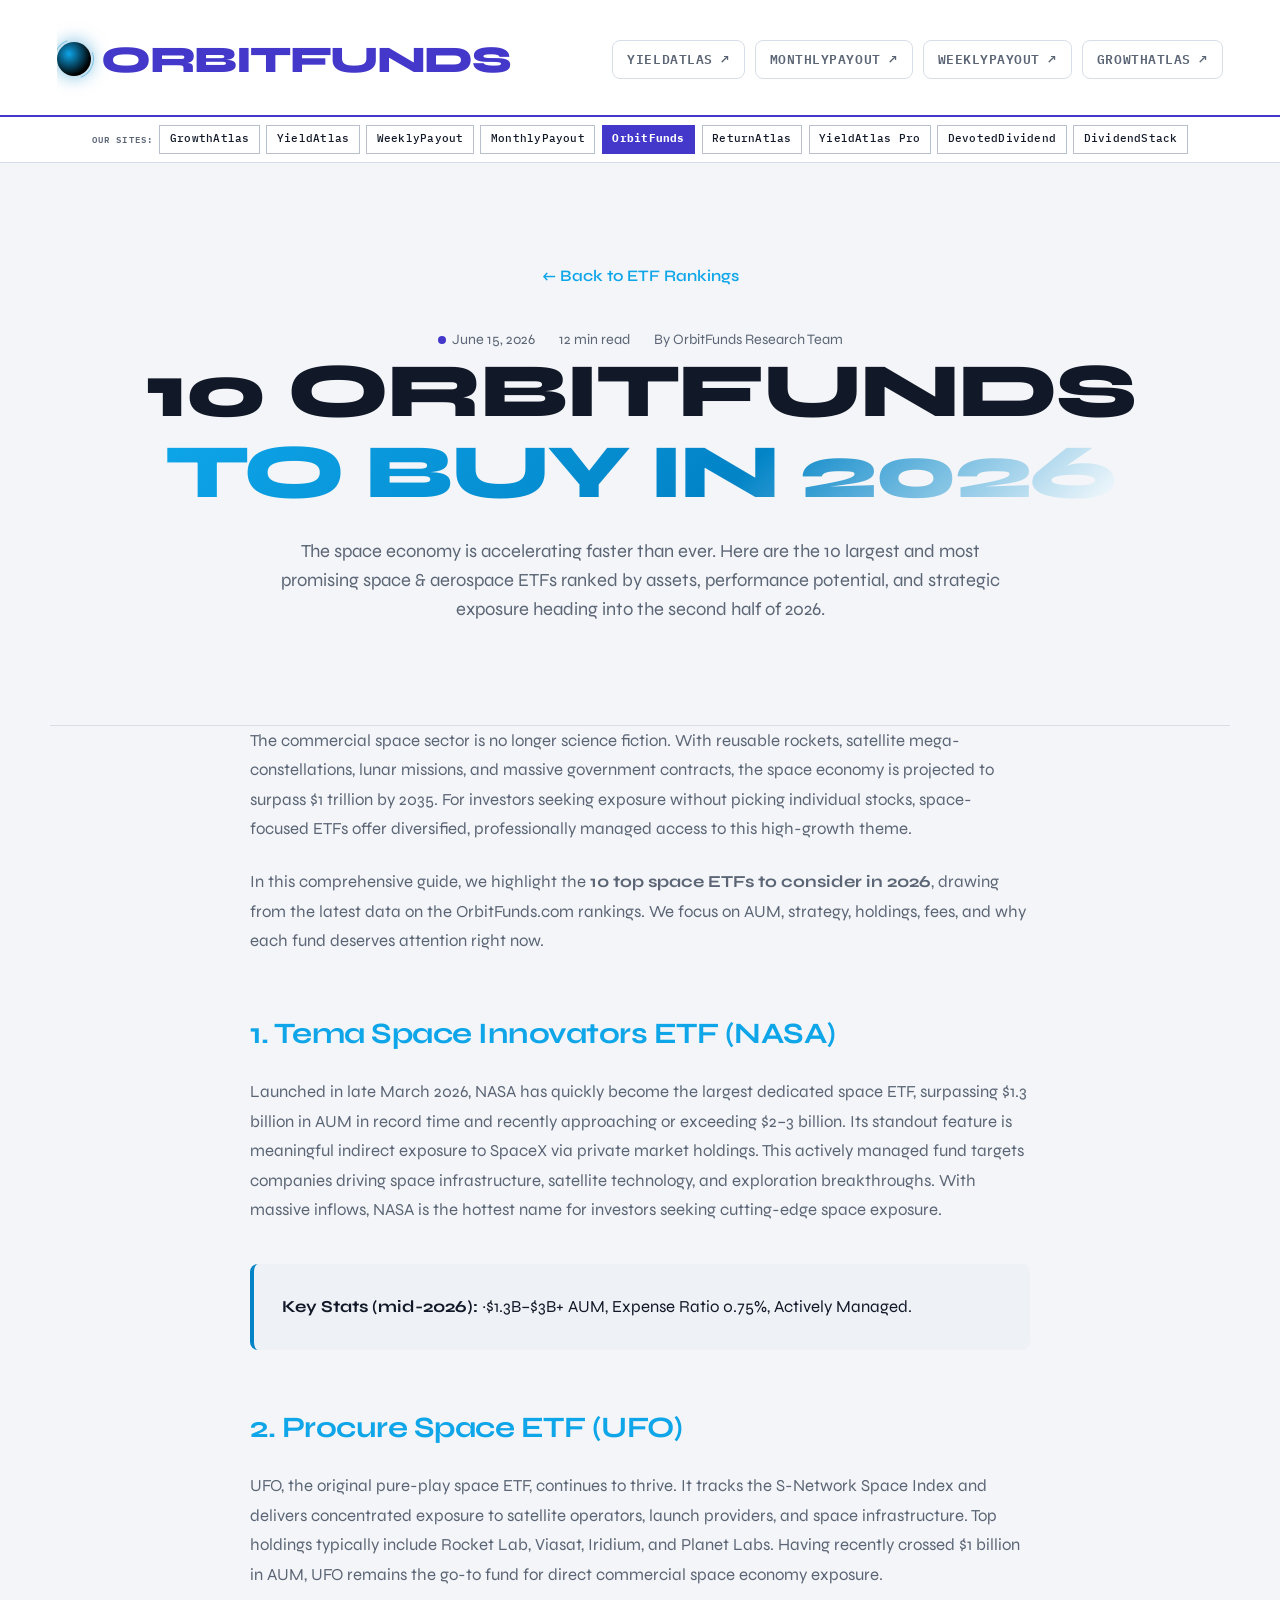
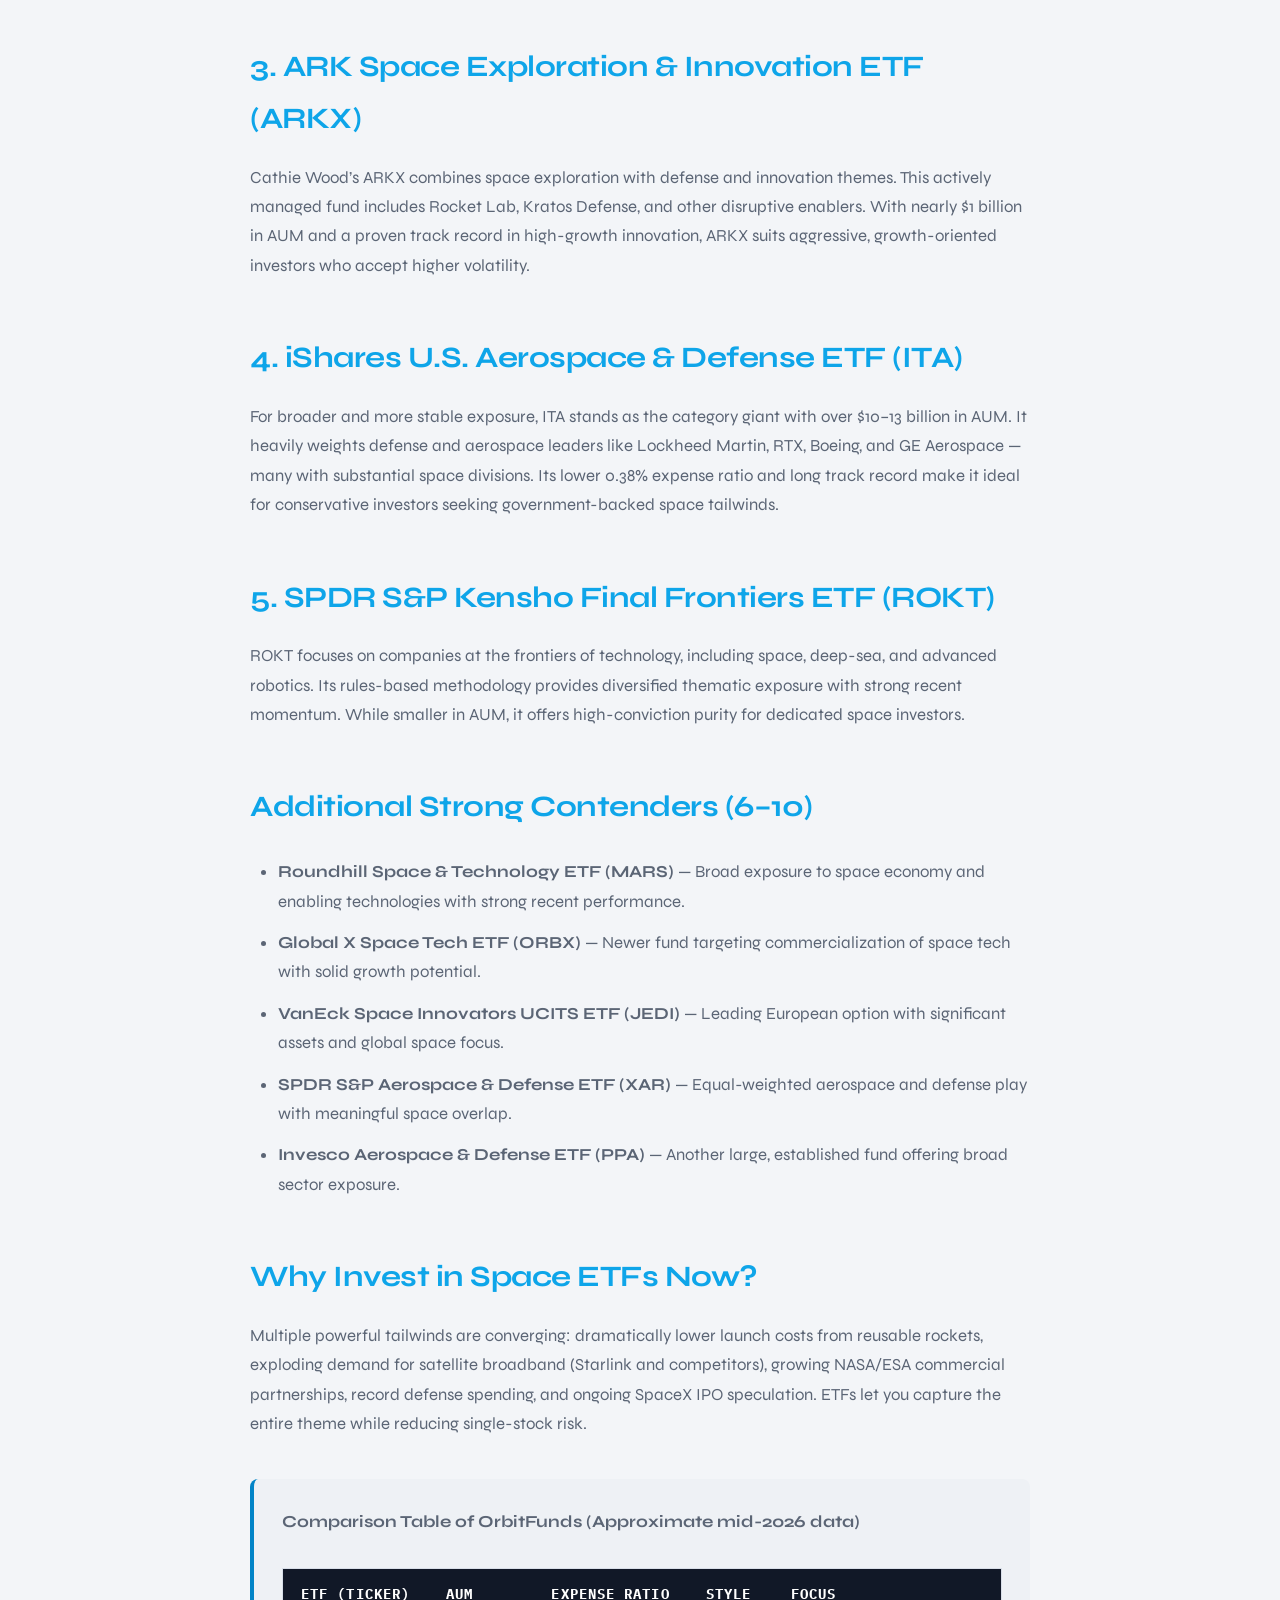
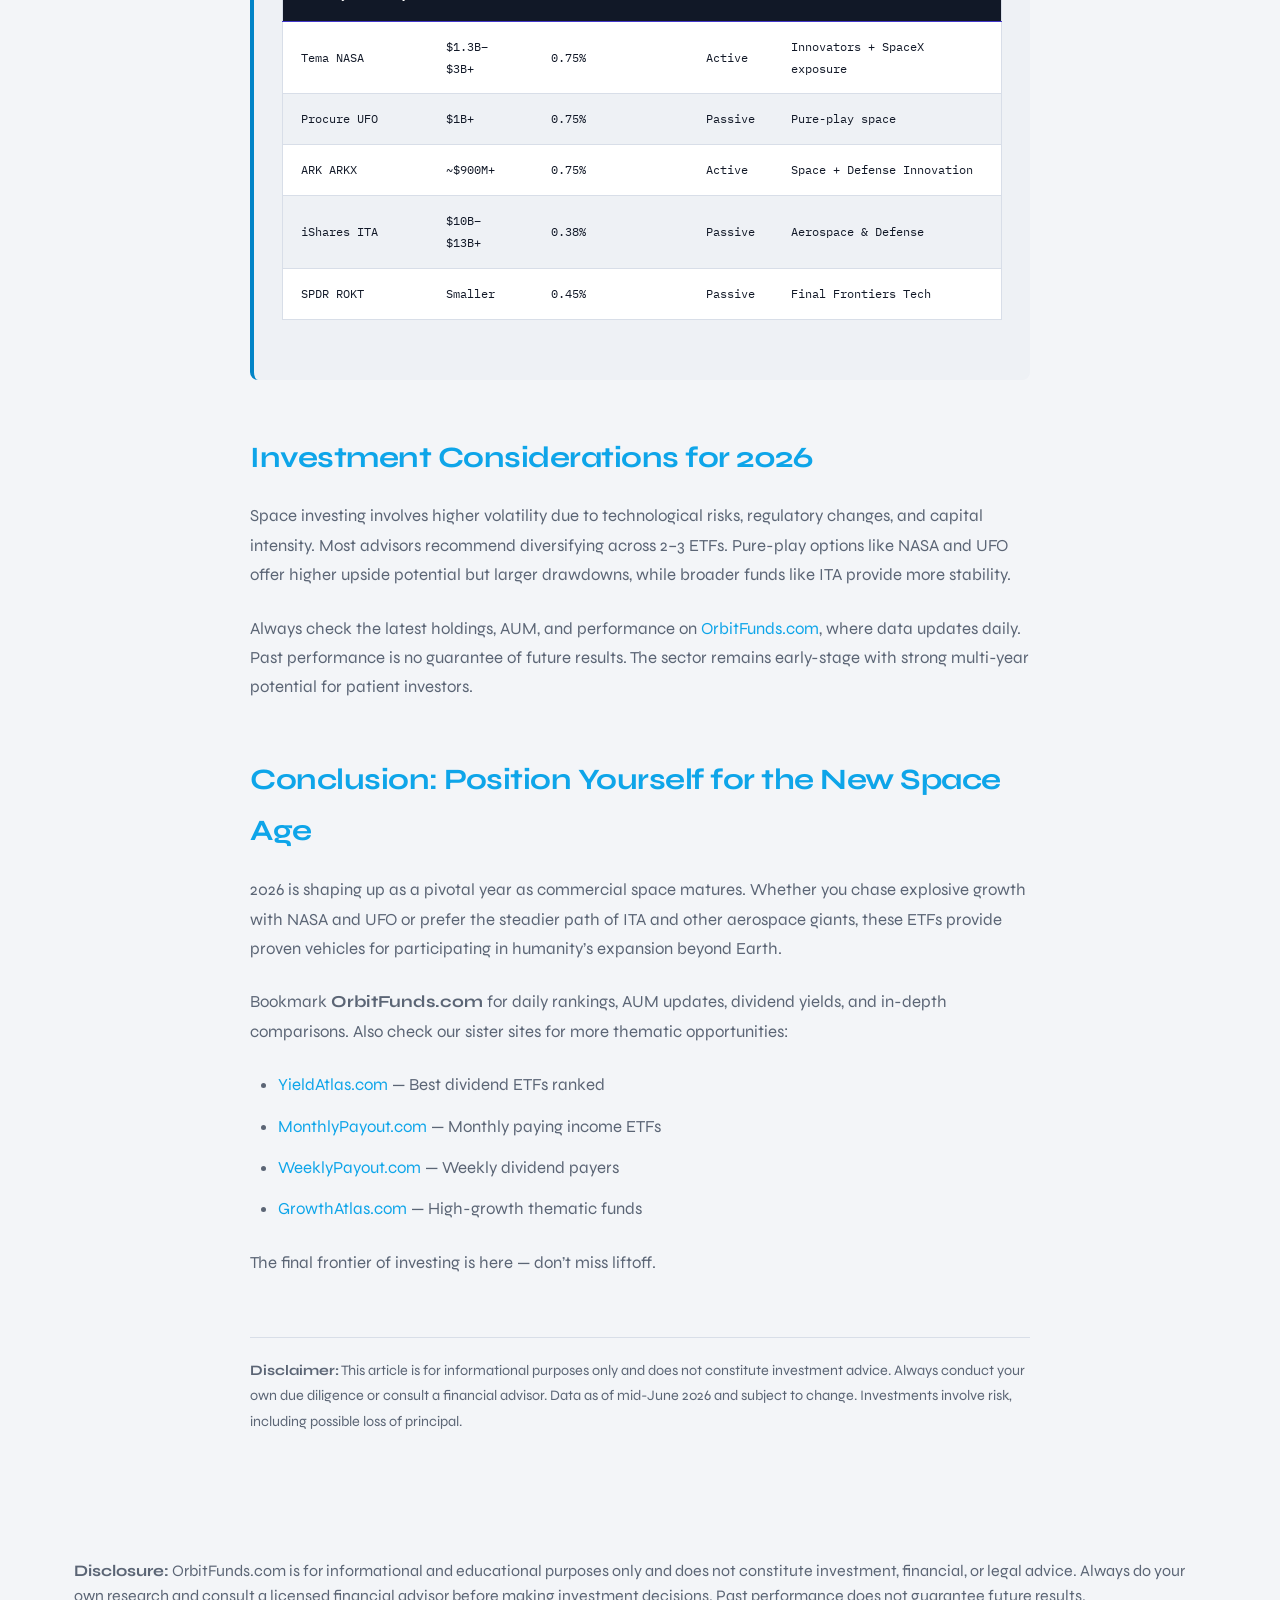
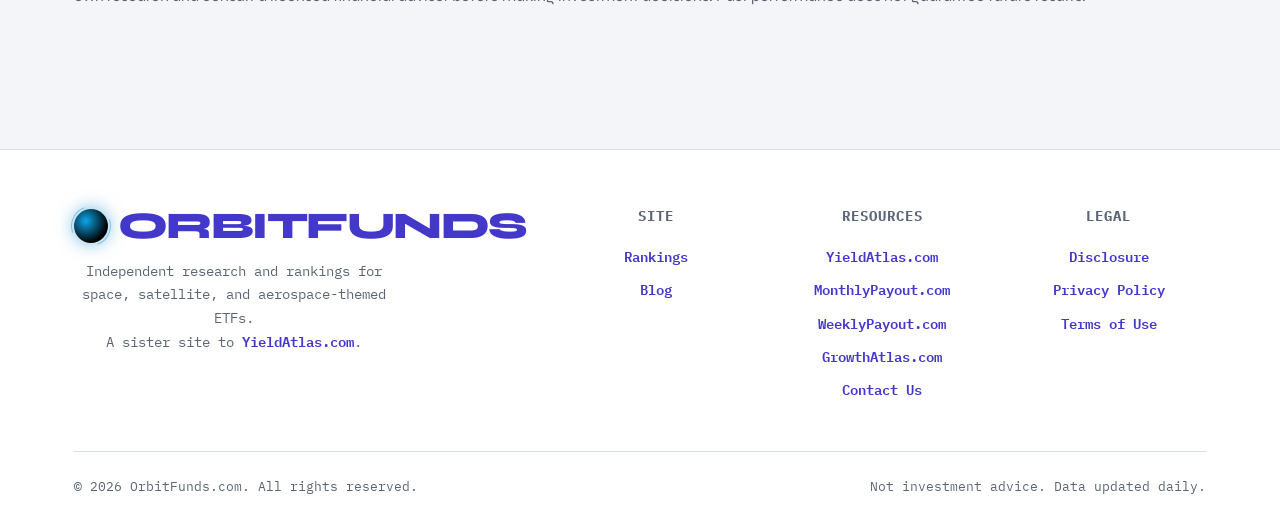
==== commit 542e099c: "Switch to shared light theme (no dark mode). Cool off-white canvas, dark ink, deepened accents for C" ====
--- a/10-space-etfs-to-buy.html
+++ b/10-space-etfs-to-buy.html
@@ -48,7 +48,7 @@
     <link rel="icon" type="image/png" sizes="16x16" href="/orbit-funds/favicon-16x16.png">
     <link rel="icon" type="image/x-icon" href="/orbit-funds/favicon.ico">
     <link rel="manifest" href="/orbit-funds/site.webmanifest">
-    <meta name="theme-color" content="#6B8CFF">
+    <meta name="theme-color" content="#4338CA">
 
     <link rel="preconnect" href="https://fonts.googleapis.com">
 <link rel="preconnect" href="https://fonts.gstatic.com" crossorigin>
@@ -56,27 +56,27 @@
     <style>
 /* mrvn ETF Network — shared design system (inline per repo for GitHub Pages) */
 :root {
-  /* Canonical tokens */
-  --bg: #09090B;
-  --surface: #121214;
-  --surface-2: #161618;
-  --ink: #F4F4F5;
-  --muted: #A1A1AA;
-  --line: #27272A;
-  --accent: #6B8CFF;
-  /* Extended / legacy aliases (same values) */
+  /* Canonical tokens — light theme */
+  --bg: #F3F5F8;
+  --surface: #FFFFFF;
+  --surface-2: #EEF1F5;
+  --ink: #111827;
+  --muted: #5B6575;
+  --line: #D8DEE8;
+  --accent: #4338CA;
+  /* Extended / legacy aliases */
   --ink-muted: var(--muted);
-  --ink-faint: #71717A;
+  --ink-faint: #8B95A5;
   --paper: var(--bg);
   --paper-2: var(--surface);
-  --line-strong: #3F3F46;
-  --header: #000000;
-  --header-ink: #FAFAFA;
-  --accent-soft: rgba(107, 140, 255, 0.14);
-  --accent-hover: #9BB0FF;
-  --on-accent: #000000;
-  --danger: #FF4D6A;
-  --pos: #6B8CFF;
+  --line-strong: #B8C0CE;
+  --header: #FFFFFF;
+  --header-ink: #111827;
+  --accent-soft: rgba(67, 56, 202, 0.10);
+  --accent-hover: #3730A3;
+  --on-accent: #FFFFFF;
+  --danger: #DC2626;
+  --pos: #4338CA;
   --shell: 94%;
   --shell-max: 1320px;
   --radius: 0;
@@ -84,18 +84,18 @@
   --font-display: "Syne", system-ui, sans-serif;
   --font-mono: "IBM Plex Mono", ui-monospace, monospace;
   /* aliases for legacy site CSS */
-  --brand: var(--header);
-  --brand-dark: #000000;
-  --brand-mid: var(--surface);
-  --brand-lite: #1A1A1E;
+  --brand: var(--header-ink);
+  --brand-dark: #111827;
+  --brand-mid: var(--surface-2);
+  --brand-lite: #F8FAFC;
   --gold: var(--accent);
   --gold2: var(--accent-hover);
-  --navy: var(--header);
+  --navy: var(--header-ink);
   --primary: var(--accent);
   --green: var(--accent);
   --purple: var(--accent);
   --purple-bright: var(--accent-hover);
-  --purple-deep: var(--header);
+  --purple-deep: var(--header-ink);
   --bg-primary: var(--bg);
   --bg-secondary: var(--surface);
   --bg-panel: var(--surface);
@@ -131,7 +131,7 @@
 a { color: var(--accent); }
 a:hover { color: var(--accent-hover); }
 
-/* Wordmark header */
+/* Wordmark header — light */
 .nx-header, header.nx-header, body > header:not(.nx-skip) {
   width: 100%;
   background: var(--header);
@@ -157,7 +157,7 @@
   font-weight: 500;
   letter-spacing: 0.16em;
   text-transform: uppercase;
-  color: rgba(250, 250, 250, 0.55);
+  color: var(--muted);
   margin-top: 0.45rem;
 }
 .logo-link { text-decoration: none; display: inline-block; }
@@ -173,7 +173,7 @@
   align-items: center;
   gap: 0.35rem;
   padding: 0.45rem 0.85rem;
-  border: 1px solid rgba(255,255,255,0.28);
+  border: 1px solid var(--line-strong);
   border-radius: var(--radius);
   color: var(--header-ink);
   background: transparent;
@@ -412,8 +412,8 @@
   overflow: hidden;
 }
 #etfTable th, table th, thead th {
-  background: #000 !important;
-  color: var(--accent) !important;
+  background: var(--header-ink) !important;
+  color: #FFFFFF !important;
   font-family: var(--font-mono);
   font-weight: 700;
   font-size: 0.68rem;
@@ -531,15 +531,15 @@
 /* === end mrvn network design system === */
 
         :root{
-            --bg: #09090B;
+            --bg: #F3F5F8;
             --bg-panel: #FFFFFF;
-            --bg-panel-2: #161618;
+            --bg-panel-2: #EEF1F5;
             --purple: #0284C7;
             --purple-bright: #0EA5E9;
             --purple-deep: #000000;
-            --white: #F4F4F5;
-            --grey: #A1A1AA;
-            --line: #27272A;
+            --white: #111827;
+            --grey: #5B6575;
+            --line: #D8DEE8;
             --green: #34d399;
             --red: #f87171;
         }
@@ -620,7 +620,7 @@
   .shooting-star{
     position:absolute; top:50%; left:0;
     width:3px; height:3px; border-radius:50%;
-    background:#121214;
+    background:#FFFFFF;
     box-shadow: 0 0 6px 1px rgba(255,255,255,.9), 0 0 14px 3px rgba(2,132,199,.7);
     opacity:0; pointer-events:none;
   }
@@ -716,144 +716,155 @@
   @media(max-width:560px){.footer-grid{grid-template-columns:1fr;}}
 
 
-/* Force dark network chrome */
+
+/* Force light network chrome */
 :root {
-  --bg: #09090B !important;
-  --surface: #121214 !important;
-  --ink: #F4F4F5 !important;
-  --muted: #A1A1AA !important;
-  --line: #27272A !important;
-  --accent: #6B8CFF !important;
-  --paper: #09090B !important;
-  --paper-2: #121214 !important;
-  --ink-muted: #A1A1AA !important;
-  --text-primary: #F4F4F5 !important;
-  --text-secondary: #A1A1AA !important;
-  --bg-primary: #09090B !important;
-  --bg-secondary: #121214 !important;
-  --gold: #6B8CFF !important;
+  --bg: #F3F5F8 !important;
+  --surface: #FFFFFF !important;
+  --surface-2: #EEF1F5 !important;
+  --ink: #111827 !important;
+  --muted: #5B6575 !important;
+  --line: #D8DEE8 !important;
+  --accent: #4338CA !important;
+  --paper: #F3F5F8 !important;
+  --paper-2: #FFFFFF !important;
+  --ink-muted: #5B6575 !important;
+  --ink-faint: #8B95A5 !important;
+  --header: #FFFFFF !important;
+  --header-ink: #111827 !important;
+  --text-primary: #111827 !important;
+  --text-secondary: #5B6575 !important;
+  --bg-primary: #F3F5F8 !important;
+  --bg-secondary: #FFFFFF !important;
+  --gold: #4338CA !important;
   --gold2: var(--accent-hover) !important;
-  --green: #6B8CFF !important;
-  --primary: #6B8CFF !important;
-  --navy: #000000 !important;
-  --brand: #000000 !important;
-  --light: #121214 !important;
+  --green: #4338CA !important;
+  --primary: #4338CA !important;
+  --navy: #111827 !important;
+  --brand: #111827 !important;
+  --light: #FFFFFF !important;
+  --on-accent: #FFFFFF !important;
 }
 body {
-  background: var(--bg) !important;
-  color: var(--ink) !important;
+  background: #F3F5F8 !important;
+  color: #111827 !important;
 }
 header, .nx-header {
-  background: var(--header) !important;
-  color: var(--header-ink) !important;
-  border-bottom: 2px solid #6B8CFF !important;
-}
-.logo, .nx-logo, .logo-text { color: var(--header-ink) !important; }
-.logo span, .nx-logo span { color: #6B8CFF !important; }
-.logo-sub, .nx-tagline { color: rgba(250,250,250,0.55) !important; }
-.header-link, .nx-nav a { color: var(--header-ink) !important; }
+  background: #FFFFFF !important;
+  color: #111827 !important;
+  border-bottom: 2px solid #4338CA !important;
+}
+.logo, .nx-logo, .logo-text { color: #111827 !important; }
+.logo span, .nx-logo span { color: #4338CA !important; }
+.logo-sub, .nx-tagline { color: #5B6575 !important; }
+.header-link, .nx-nav a {
+  color: #111827 !important;
+  border-color: #B8C0CE !important;
+  background: transparent !important;
+}
 .header-link:hover, .nx-nav a:hover {
-  background: #6B8CFF !important;
-  color: #000 !important;
-  border-color: #6B8CFF !important;
+  background: #4338CA !important;
+  color: #FFFFFF !important;
+  border-color: #4338CA !important;
 }
 .hero, .nx-hero, main > .hero, section.hero, .main-h1 {
-  background: var(--bg) !important;
-  color: var(--ink) !important;
+  background: #F3F5F8 !important;
+  color: #111827 !important;
 }
 .hero h1, .nx-hero h1, section.hero h1, h1 {
-  color: var(--ink) !important;
+  color: #111827 !important;
 }
 .hero-desc, .nx-support, .intro-text, .disclaimer, .col-name, .chip-label,
 .site-network-label, .table-meta, .footer, footer {
-  color: var(--muted) !important;
+  color: #5B6575 !important;
 }
 .site-network-bar {
-  background: var(--surface) !important;
-  border-bottom: 1px solid var(--line) !important;
+  background: #FFFFFF !important;
+  border-bottom: 1px solid #D8DEE8 !important;
 }
 .site-pill {
   background: transparent !important;
-  color: var(--ink) !important;
-  border: 1px solid var(--line-strong) !important;
+  color: #111827 !important;
+  border: 1px solid #B8C0CE !important;
   border-radius: 0 !important;
 }
 .site-pill:hover {
-  background: var(--accent-soft) !important;
-  color: #6B8CFF !important;
-  border-color: #6B8CFF !important;
+  background: rgba(0,0,0,0.04) !important;
+  color: #4338CA !important;
+  border-color: #4338CA !important;
 }
 .site-pill.current {
-  background: #6B8CFF !important;
-  color: #000 !important;
-  border-color: #6B8CFF !important;
+  background: #4338CA !important;
+  color: #FFFFFF !important;
+  border-color: #4338CA !important;
 }
 .chip {
-  background: var(--surface) !important;
-  color: var(--ink) !important;
-  border-color: #6B8CFF !important;
+  background: #FFFFFF !important;
+  color: #111827 !important;
+  border-color: #4338CA !important;
 }
 .chip:hover, .chip.active {
-  background: #6B8CFF !important;
-  color: #000 !important;
+  background: #4338CA !important;
+  color: #FFFFFF !important;
 }
 #filters input, #filters select, #searchInput, #searchFilter, #etfSearch,
 input[type="text"], input[type="search"], select, textarea {
-  background: var(--surface) !important;
-  color: var(--ink) !important;
-  border-color: var(--line-strong) !important;
+  background: #FFFFFF !important;
+  color: #111827 !important;
+  border-color: #B8C0CE !important;
 }
 #filters input::placeholder, input::placeholder {
-  color: var(--ink-faint) !important;
+  color: #8B95A5 !important;
 }
 #etfTable, table.etf-table, .peer-table, #holdings-table, table.ret, table.hublist {
-  background: var(--surface) !important;
-  border-color: var(--line) !important;
-  color: var(--ink) !important;
+  background: #FFFFFF !important;
+  border-color: #D8DEE8 !important;
+  color: #111827 !important;
 }
 #etfTable th, table th, thead th {
-  background: #000 !important;
-  color: #6B8CFF !important;
-  border-bottom-color: #6B8CFF !important;
+  background: #111827 !important;
+  color: #FFFFFF !important;
+  border-bottom-color: #4338CA !important;
 }
 #etfTable td, table td {
-  color: var(--ink) !important;
-  border-bottom-color: var(--line) !important;
+  color: #111827 !important;
+  border-bottom-color: #D8DEE8 !important;
 }
 #etfTable tbody tr:nth-child(even), table tbody tr:nth-child(even),
 tr:nth-child(even) {
-  background: #161618 !important;
+  background: #EEF1F5 !important;
 }
 #etfTable tbody tr:hover, table tbody tr:hover, tr:hover {
-  background: var(--accent-soft) !important;
+  background: rgba(0,0,0,0.03) !important;
 }
 .symbol, .symbol a, .symbol a:visited, .col-ticker, .col-ticker a,
 .yield, .decay, td:before, .tracker-link {
-  color: #6B8CFF !important;
+  color: #4338CA !important;
 }
 .footer a, footer a, a.tracker-link {
-  color: #6B8CFF !important;
+  color: #4338CA !important;
 }
 .stat, .faq, .rel, .info-card, .card, .panel {
-  background: var(--surface) !important;
-  color: var(--ink) !important;
-  border-color: var(--line) !important;
-}
-.vote-count, #voteMsg { color: #6B8CFF !important; }
+  background: #FFFFFF !important;
+  color: #111827 !important;
+  border-color: #D8DEE8 !important;
+}
+.vote-count, #voteMsg { color: #4338CA !important; }
 .back-to-top {
   background: transparent !important;
-  color: #6B8CFF !important;
-  border: 1px solid #6B8CFF !important;
+  color: #4338CA !important;
+  border: 1px solid #4338CA !important;
 }
 .back-to-top:hover {
-  background: #6B8CFF !important;
-  color: #000 !important;
+  background: #4338CA !important;
+  color: #FFFFFF !important;
 }
 .watchlist-btn, .header-pro-btn, #resetFilters, #resetBtn {
-  background: #6B8CFF !important;
-  color: #000 !important;
-  border-color: #6B8CFF !important;
-}
+  background: #4338CA !important;
+  color: #FFFFFF !important;
+  border-color: #4338CA !important;
+}
+
 </style>
 </head>
 <body>
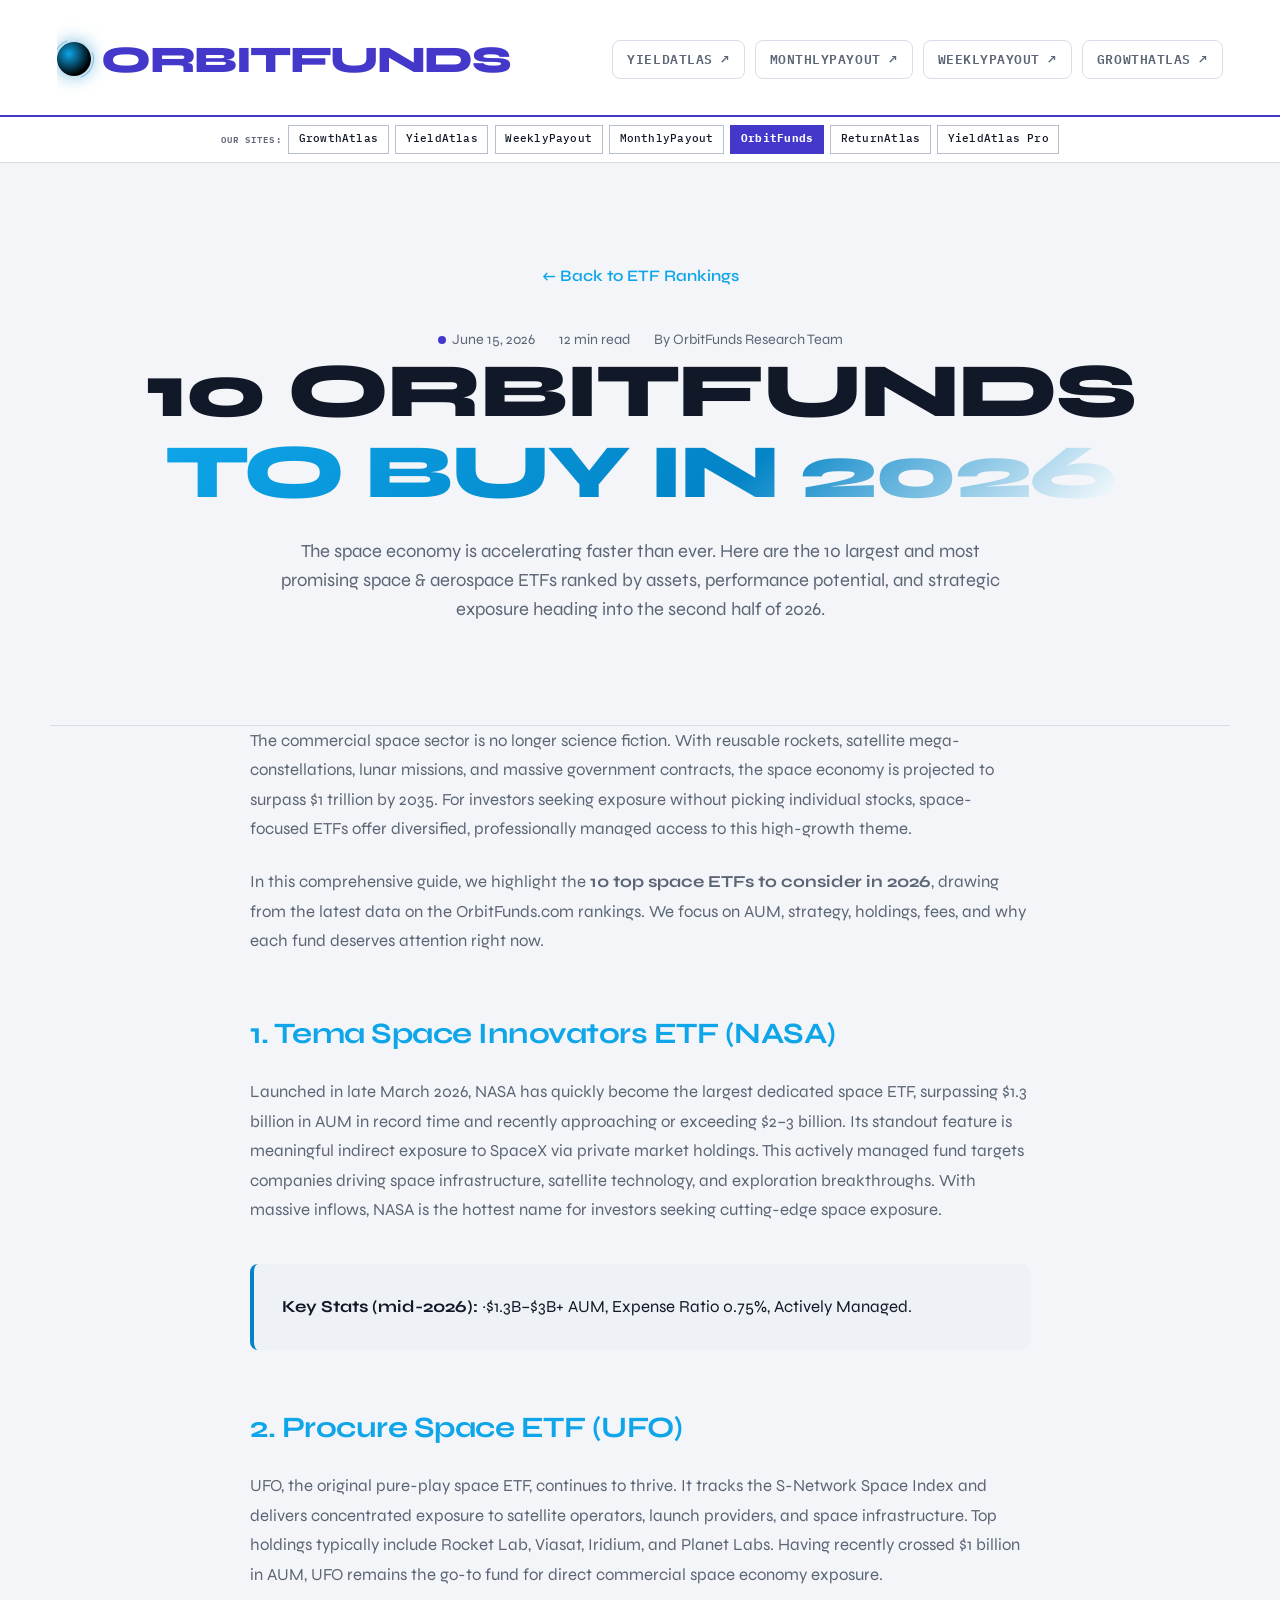
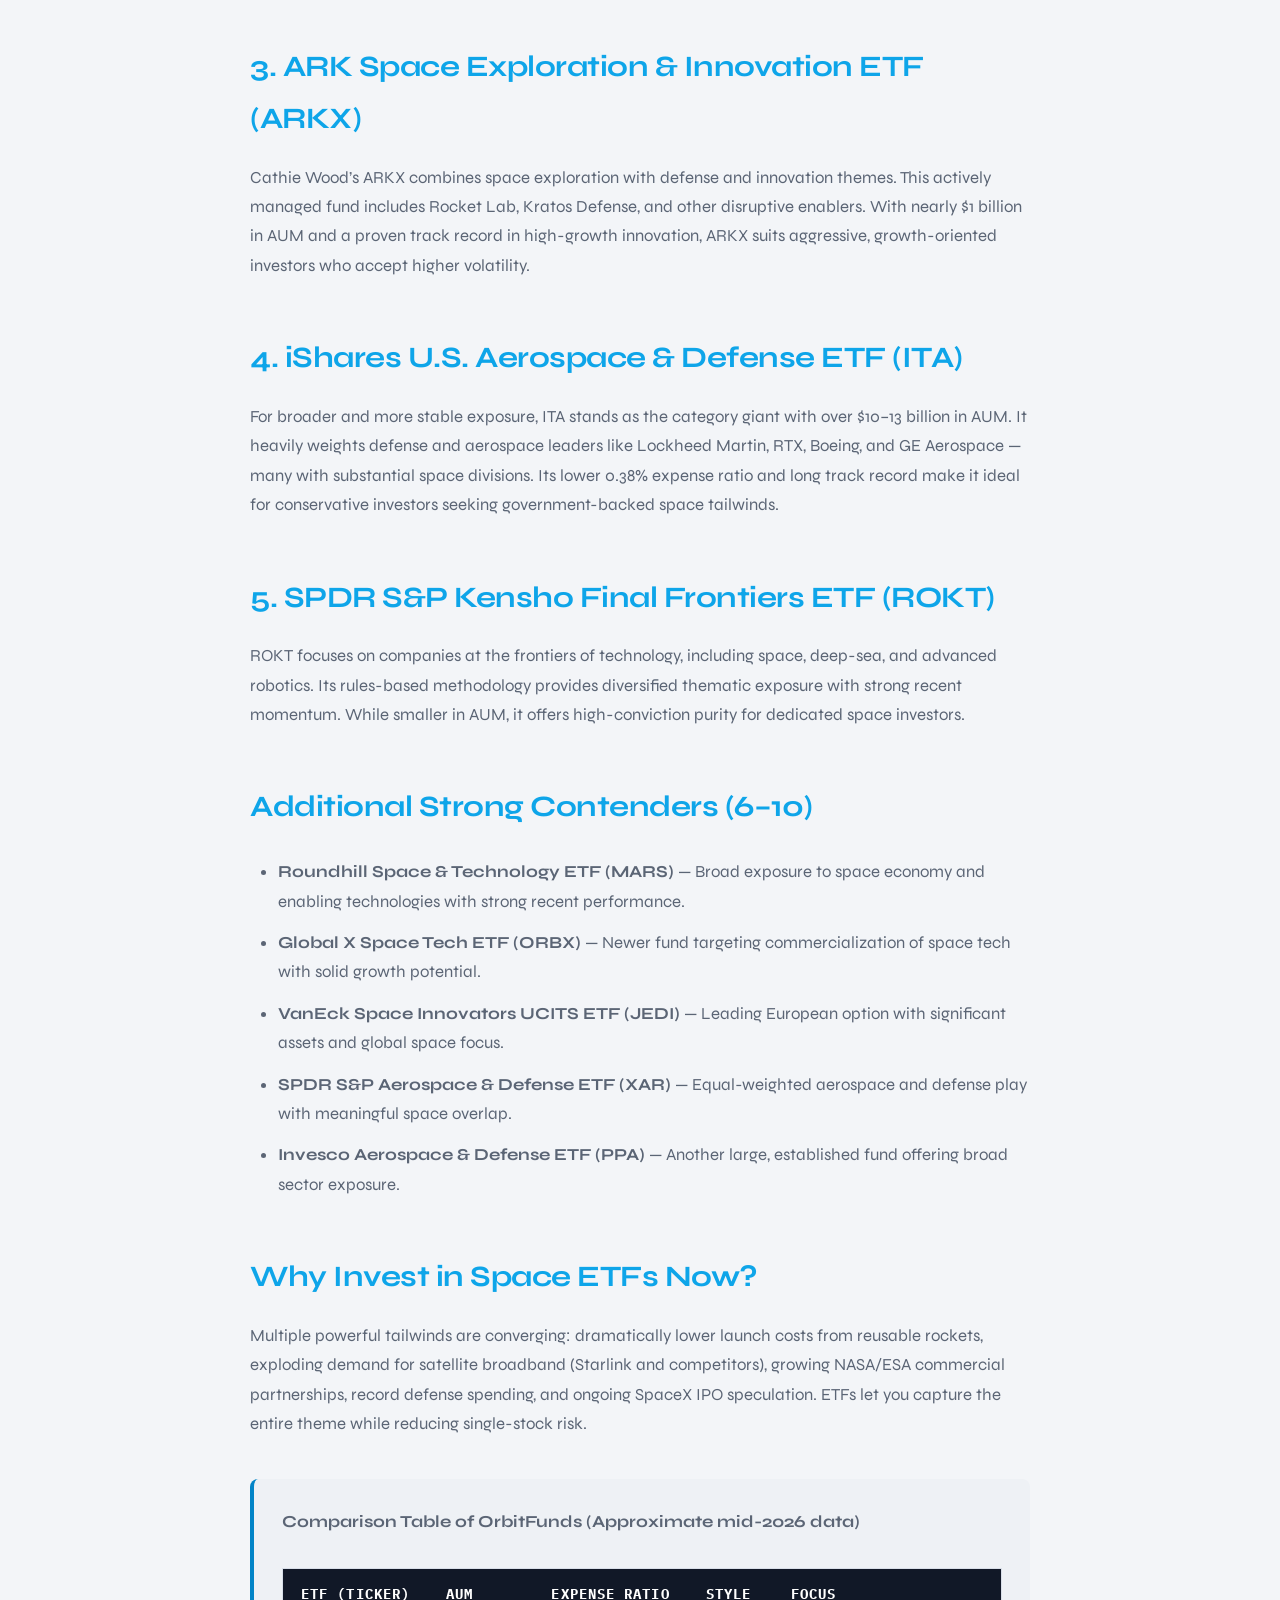
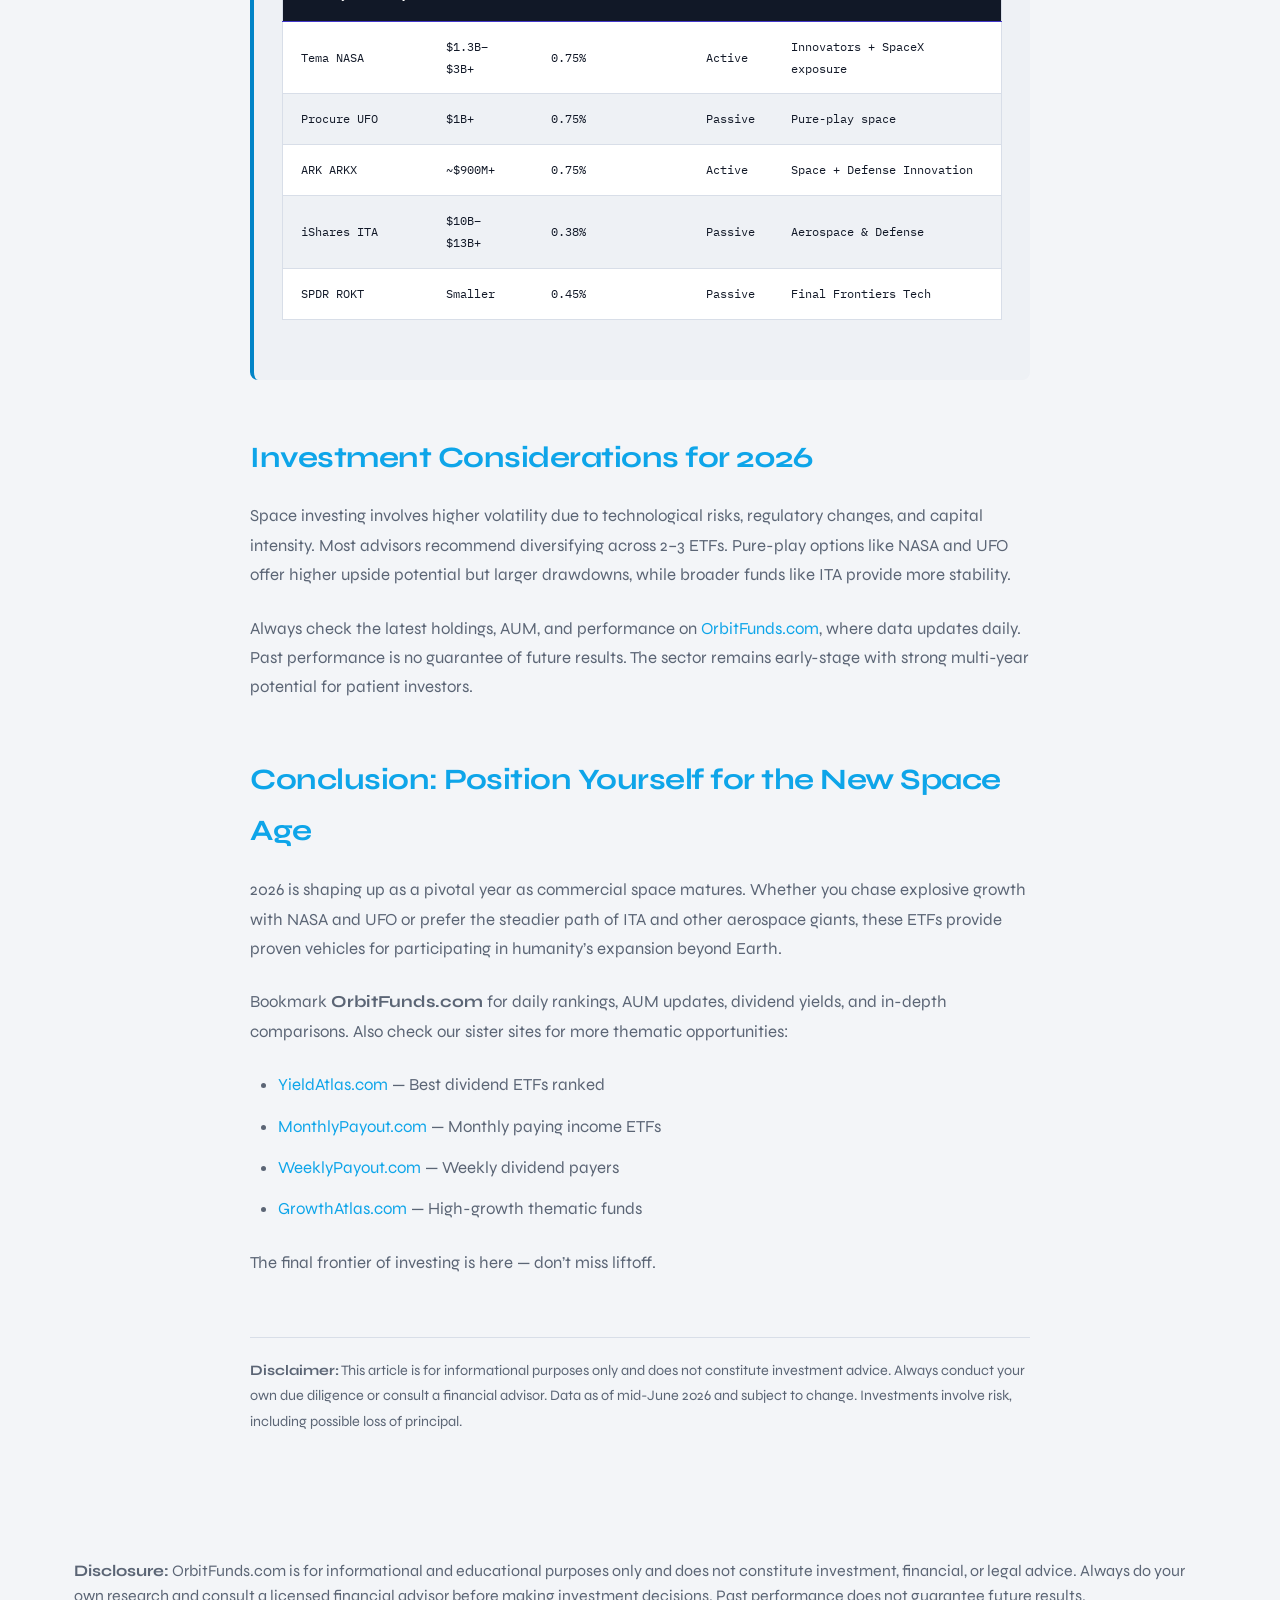
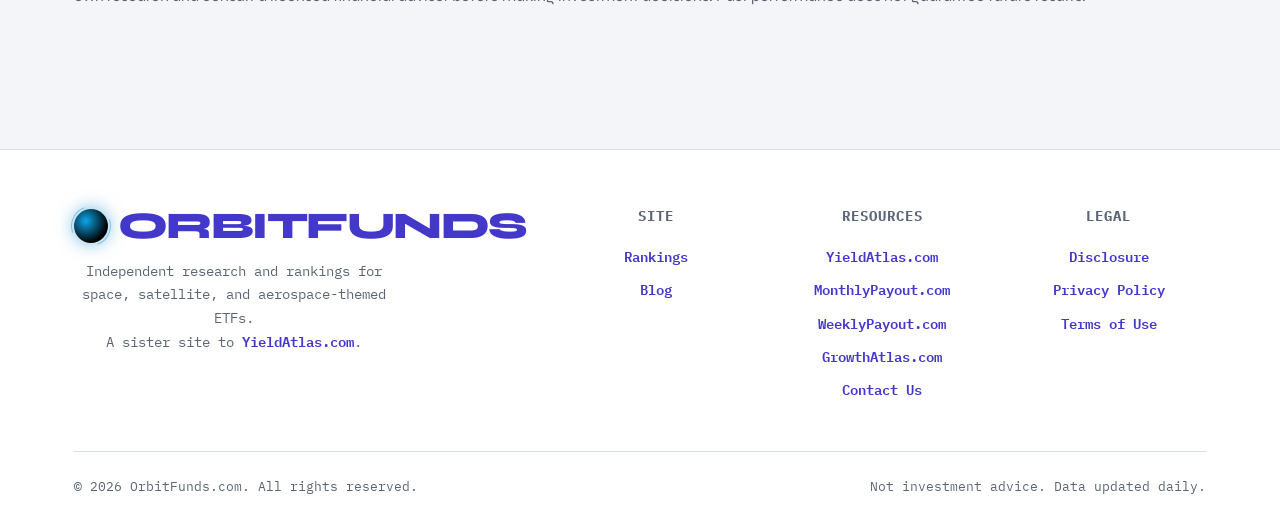
==== commit 0816622e: "Fix contrast, vary per-site chrome, replace mock ads, drop devoted/DividendStack. Dark ink on light " ====
--- a/10-space-etfs-to-buy.html
+++ b/10-space-etfs-to-buy.html
@@ -866,6 +866,7 @@
 }
 
 </style>
+<link rel="stylesheet" href="/orbit-funds/network.css">
 </head>
 <body>
 <div class="stars"></div>
@@ -893,8 +894,7 @@
       <a href="https://marvinsmx.github.io/orbit-funds/" class="site-pill current" title="Space & aerospace ETFs">OrbitFunds</a>
       <a href="https://marvinsmx.github.io/return-atlas/" class="site-pill" title="ETF total returns">ReturnAtlas</a>
       <a href="https://marvinsmx.github.io/yield-atlas-pro/" class="site-pill" title="Premium dividend tools">YieldAtlas Pro</a>
-      <a href="https://marvinsmx.github.io/devoted-dividend/" class="site-pill" title="Dividend portfolio tracker">DevotedDividend</a>
-      <a href="https://dividendstack.com/" class="site-pill" title="Dividend tools directory">DividendStack</a>
+
     </div>
   </div>
 
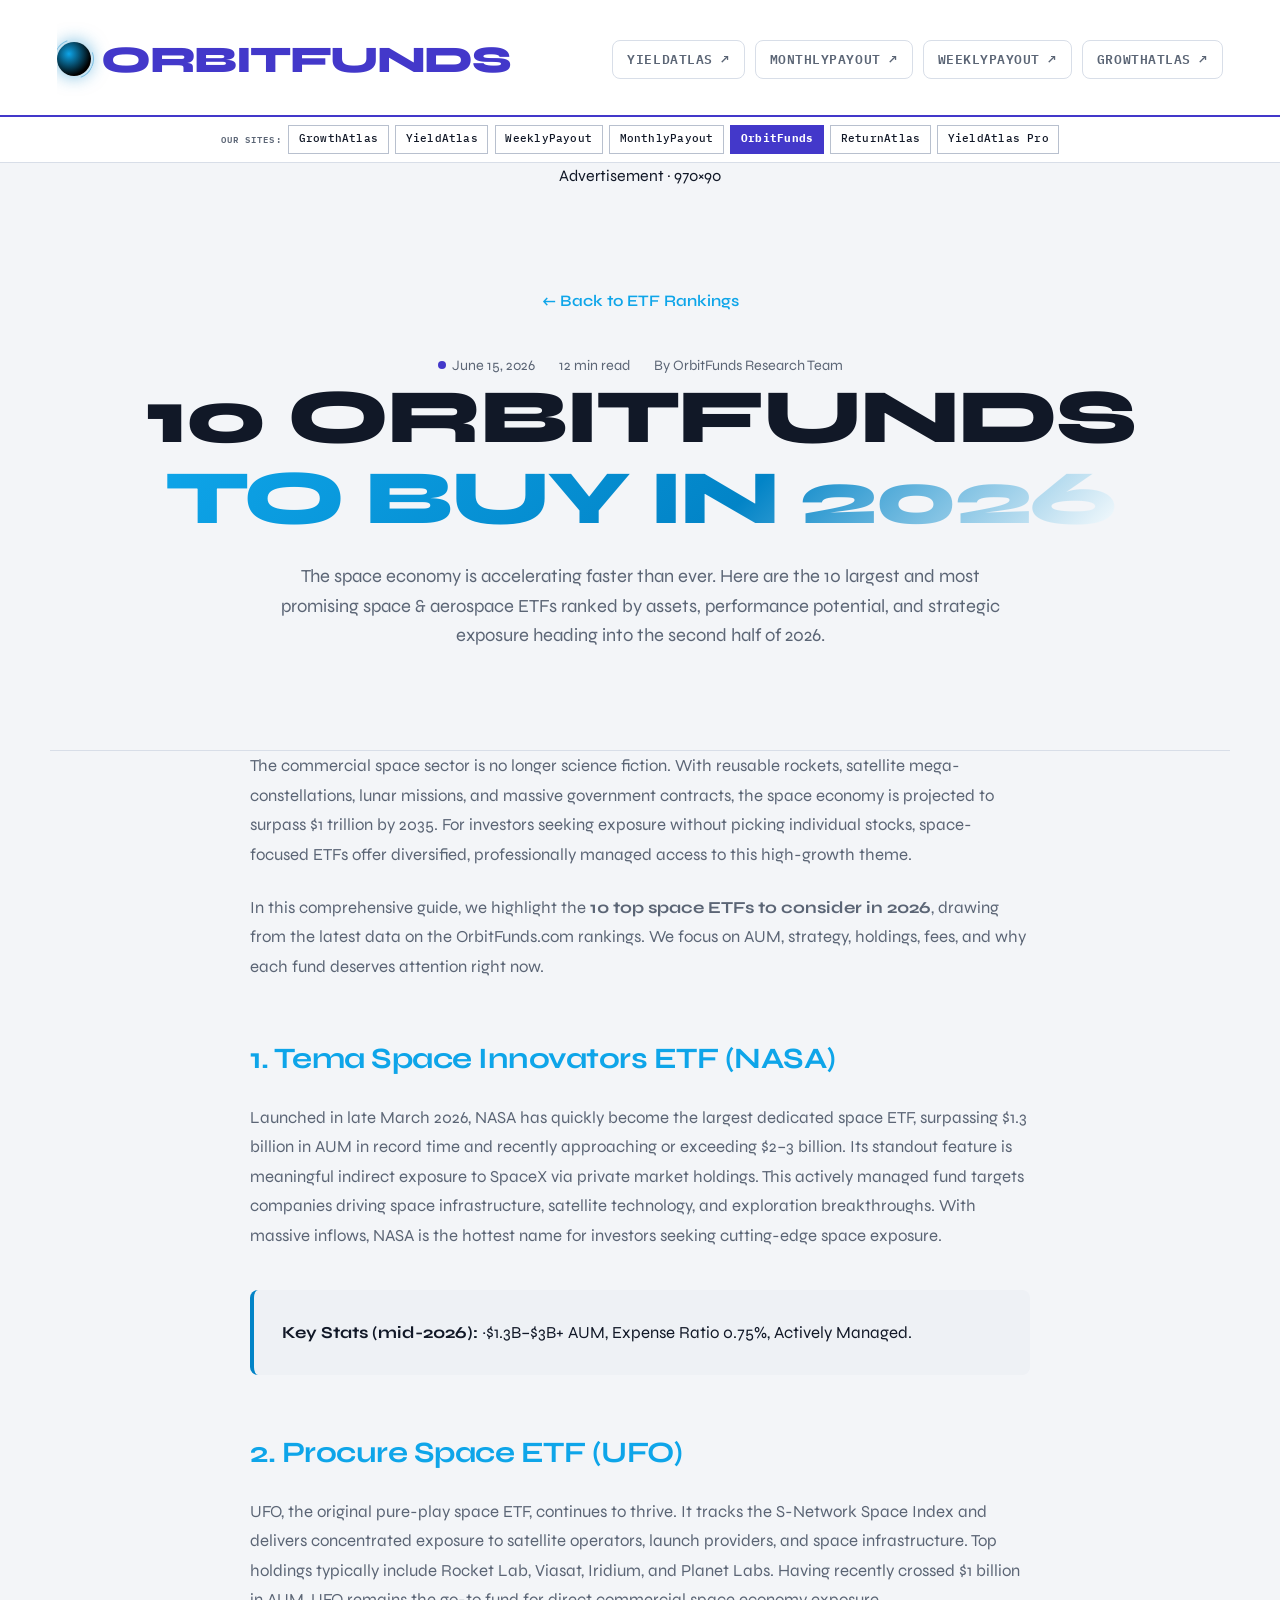
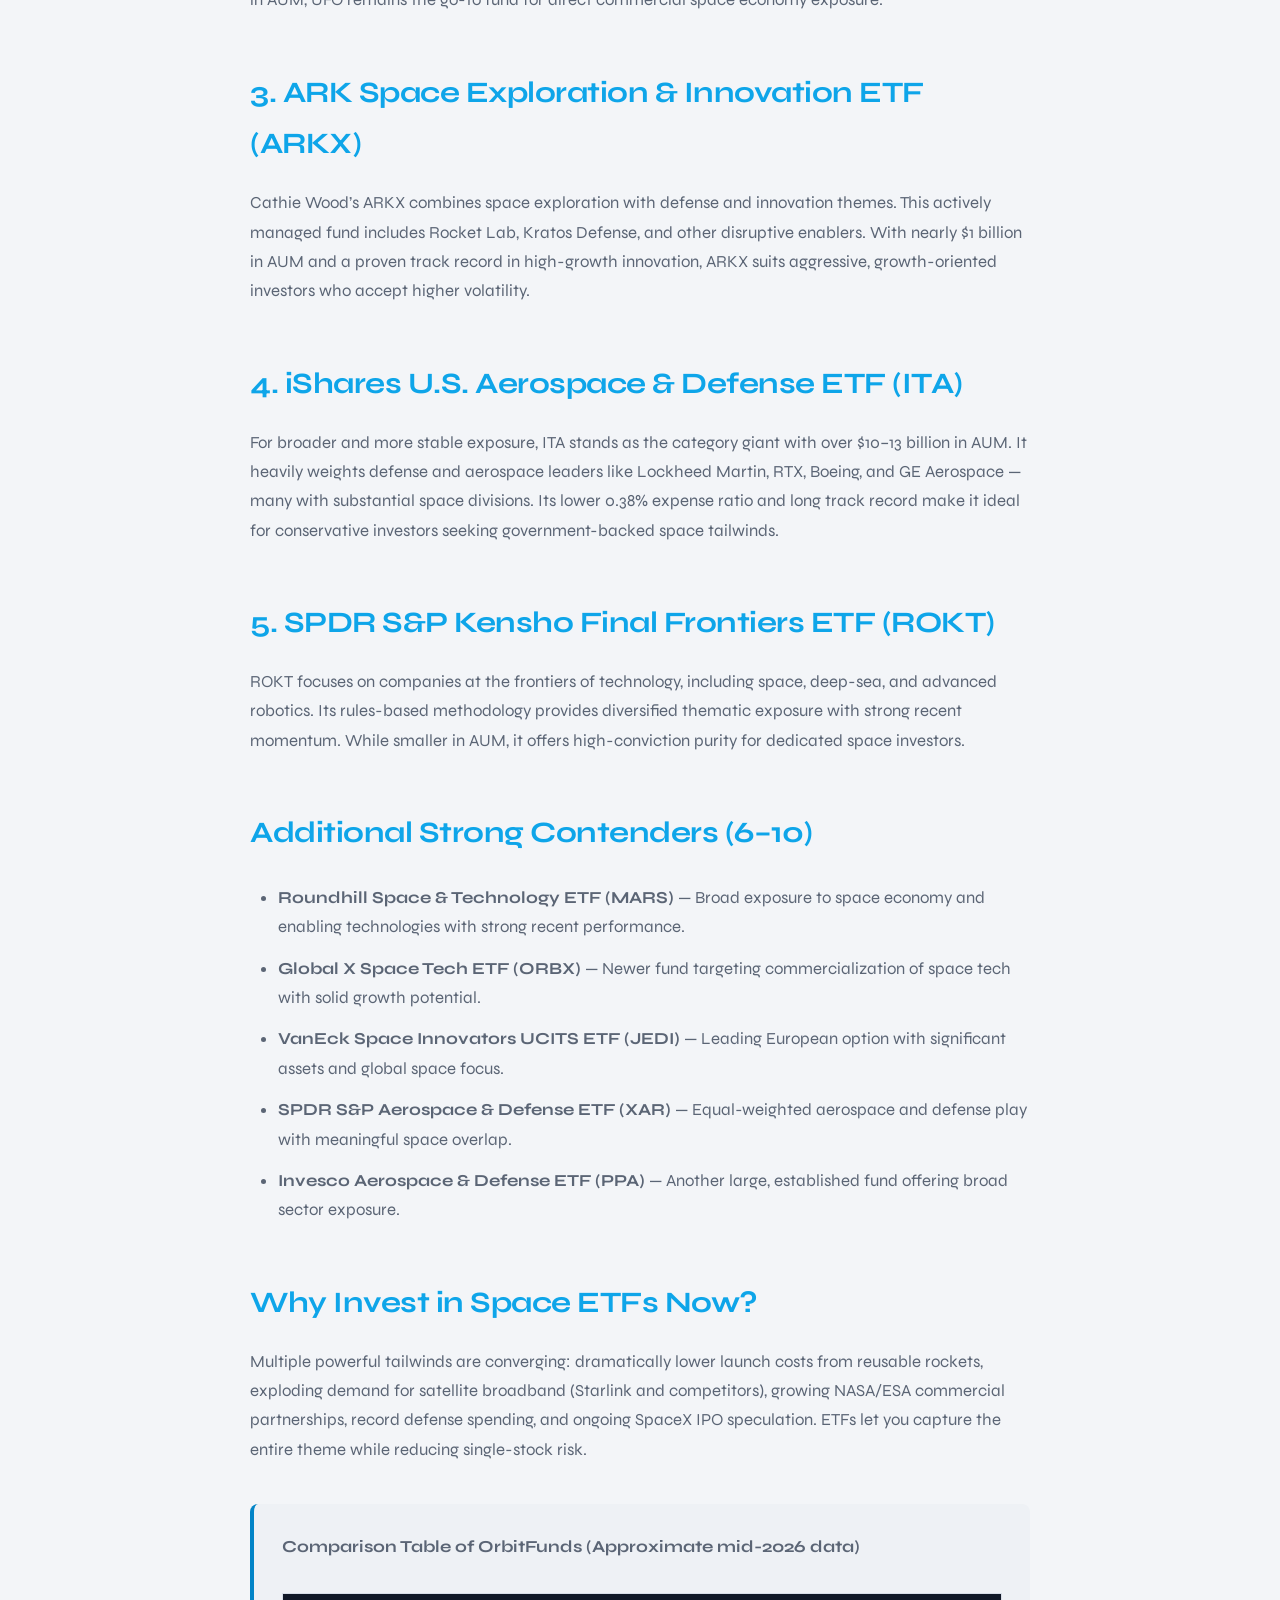
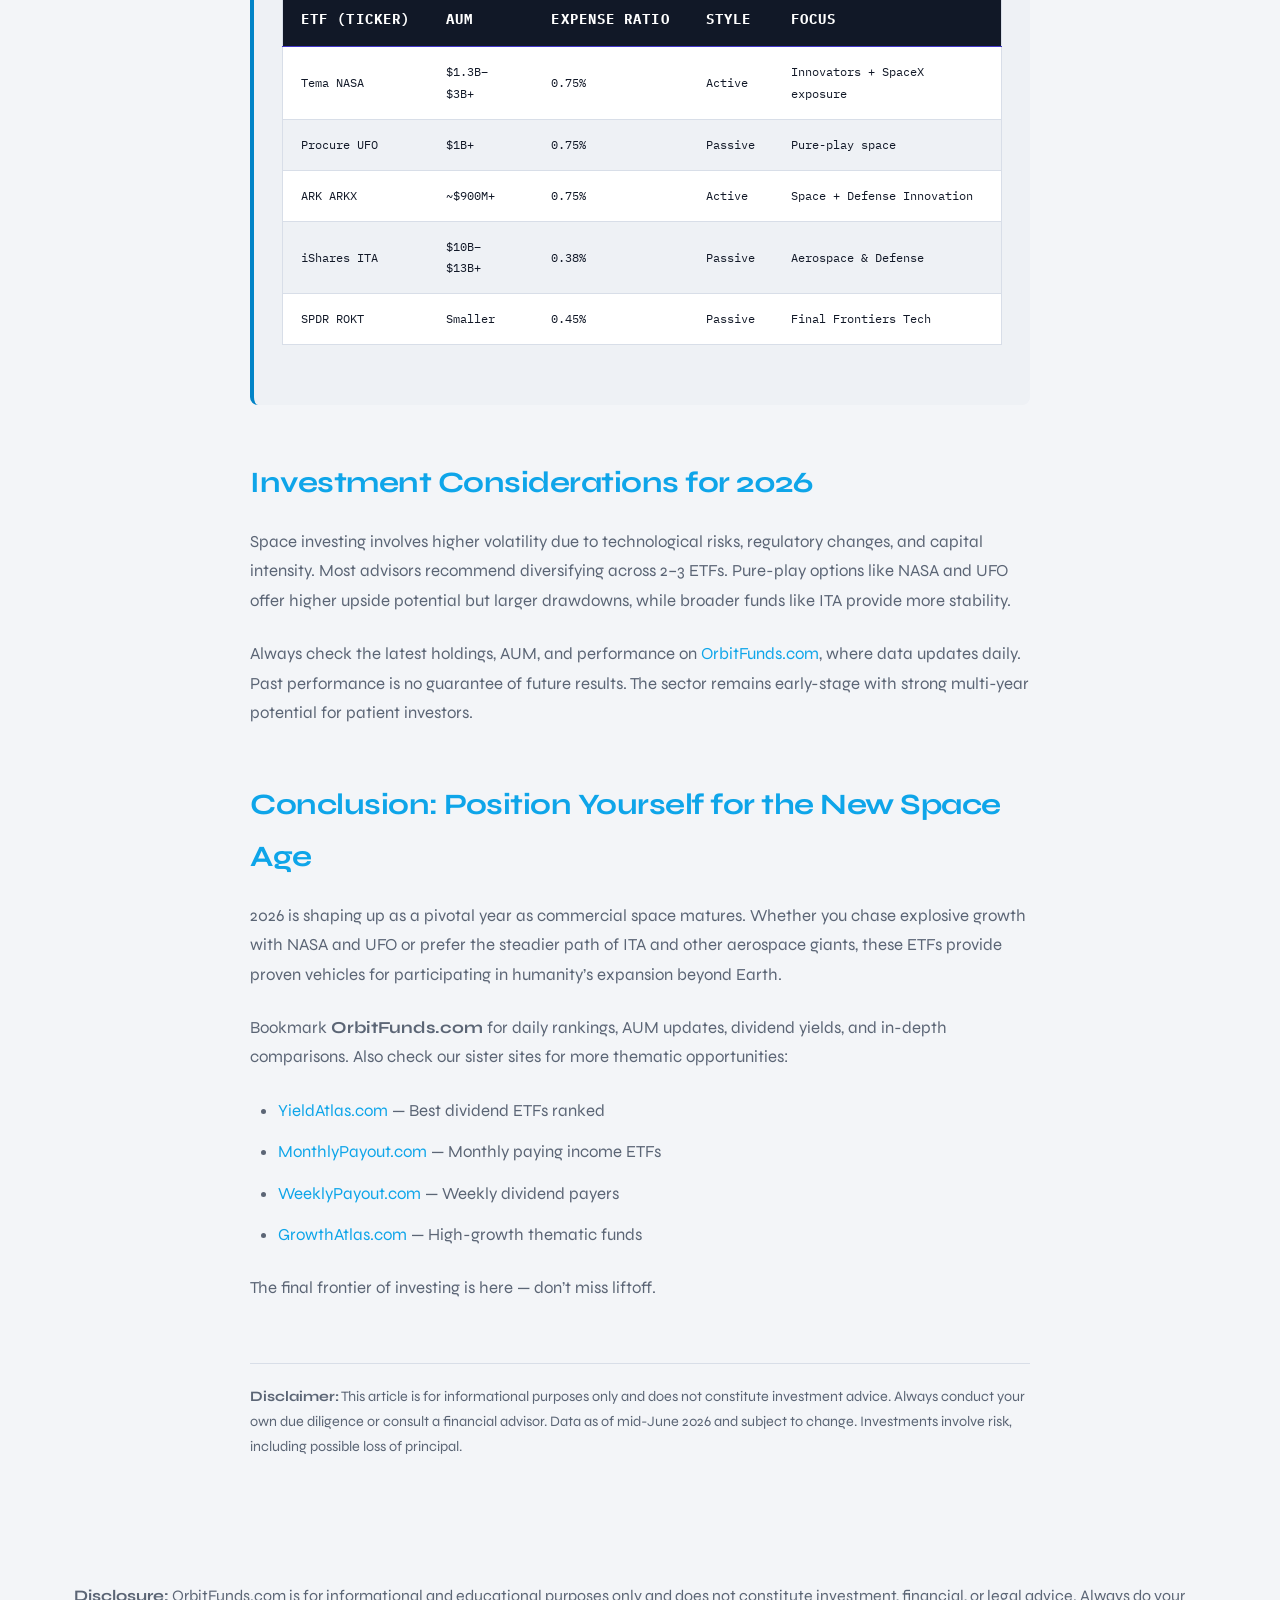
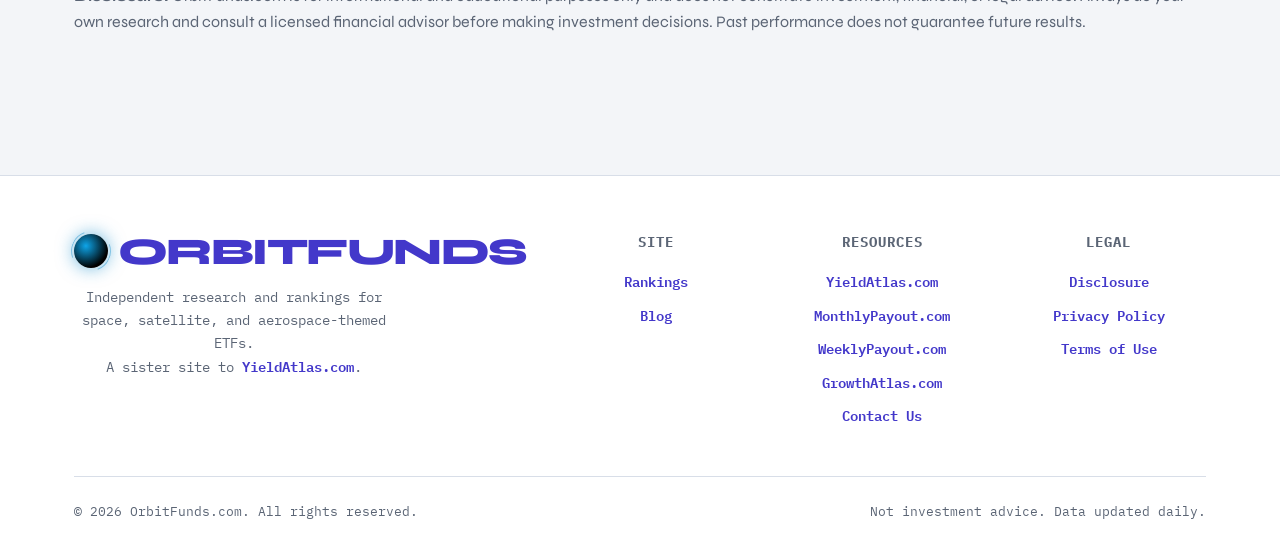
==== commit e455fdf6: "Fix chrome parity, contrast, table fit, and scrub DevotedDividend/Benjie. Align secondary pages with" ====
--- a/10-space-etfs-to-buy.html
+++ b/10-space-etfs-to-buy.html
@@ -897,6 +897,8 @@
 
     </div>
   </div>
+<div class="ad-slot leaderboard" aria-label="Advertisement">Advertisement · 970×90</div>
+
 
 <!-- HERO -->
 <section class="hero wrap">
